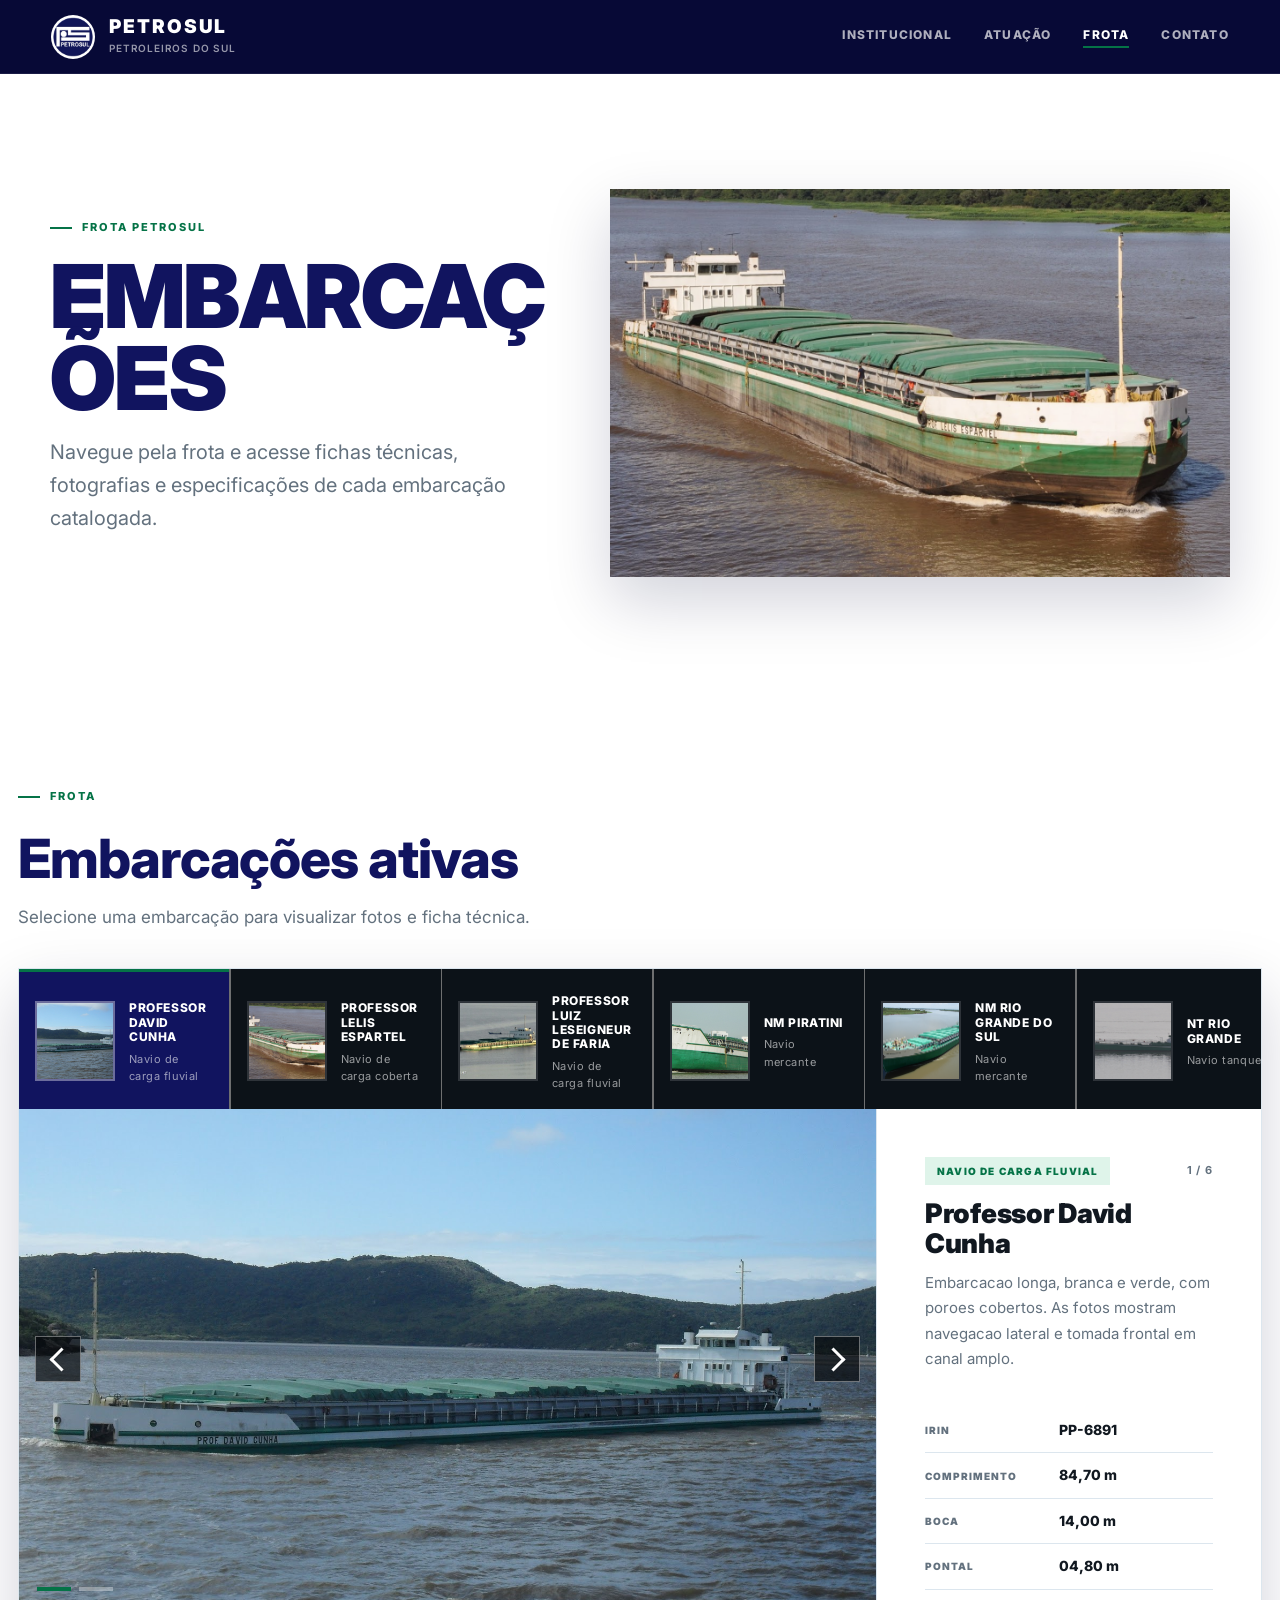
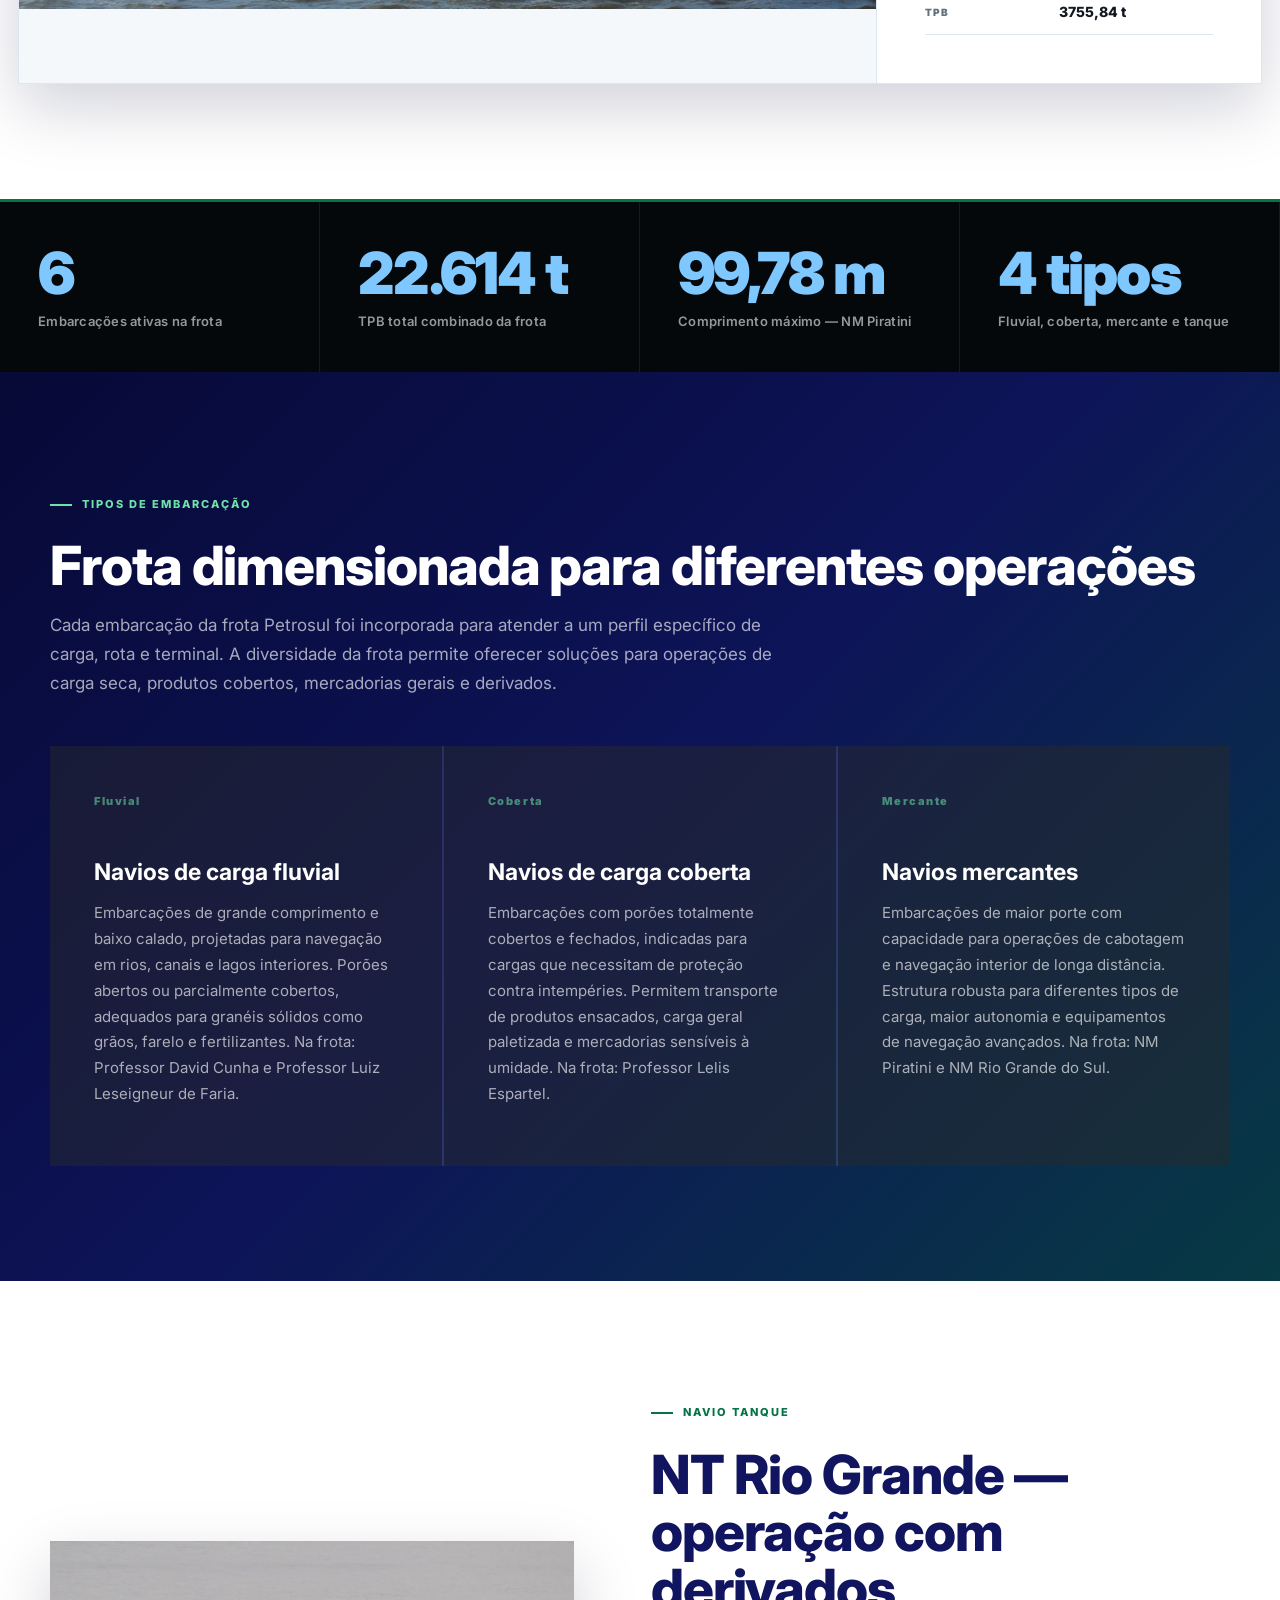
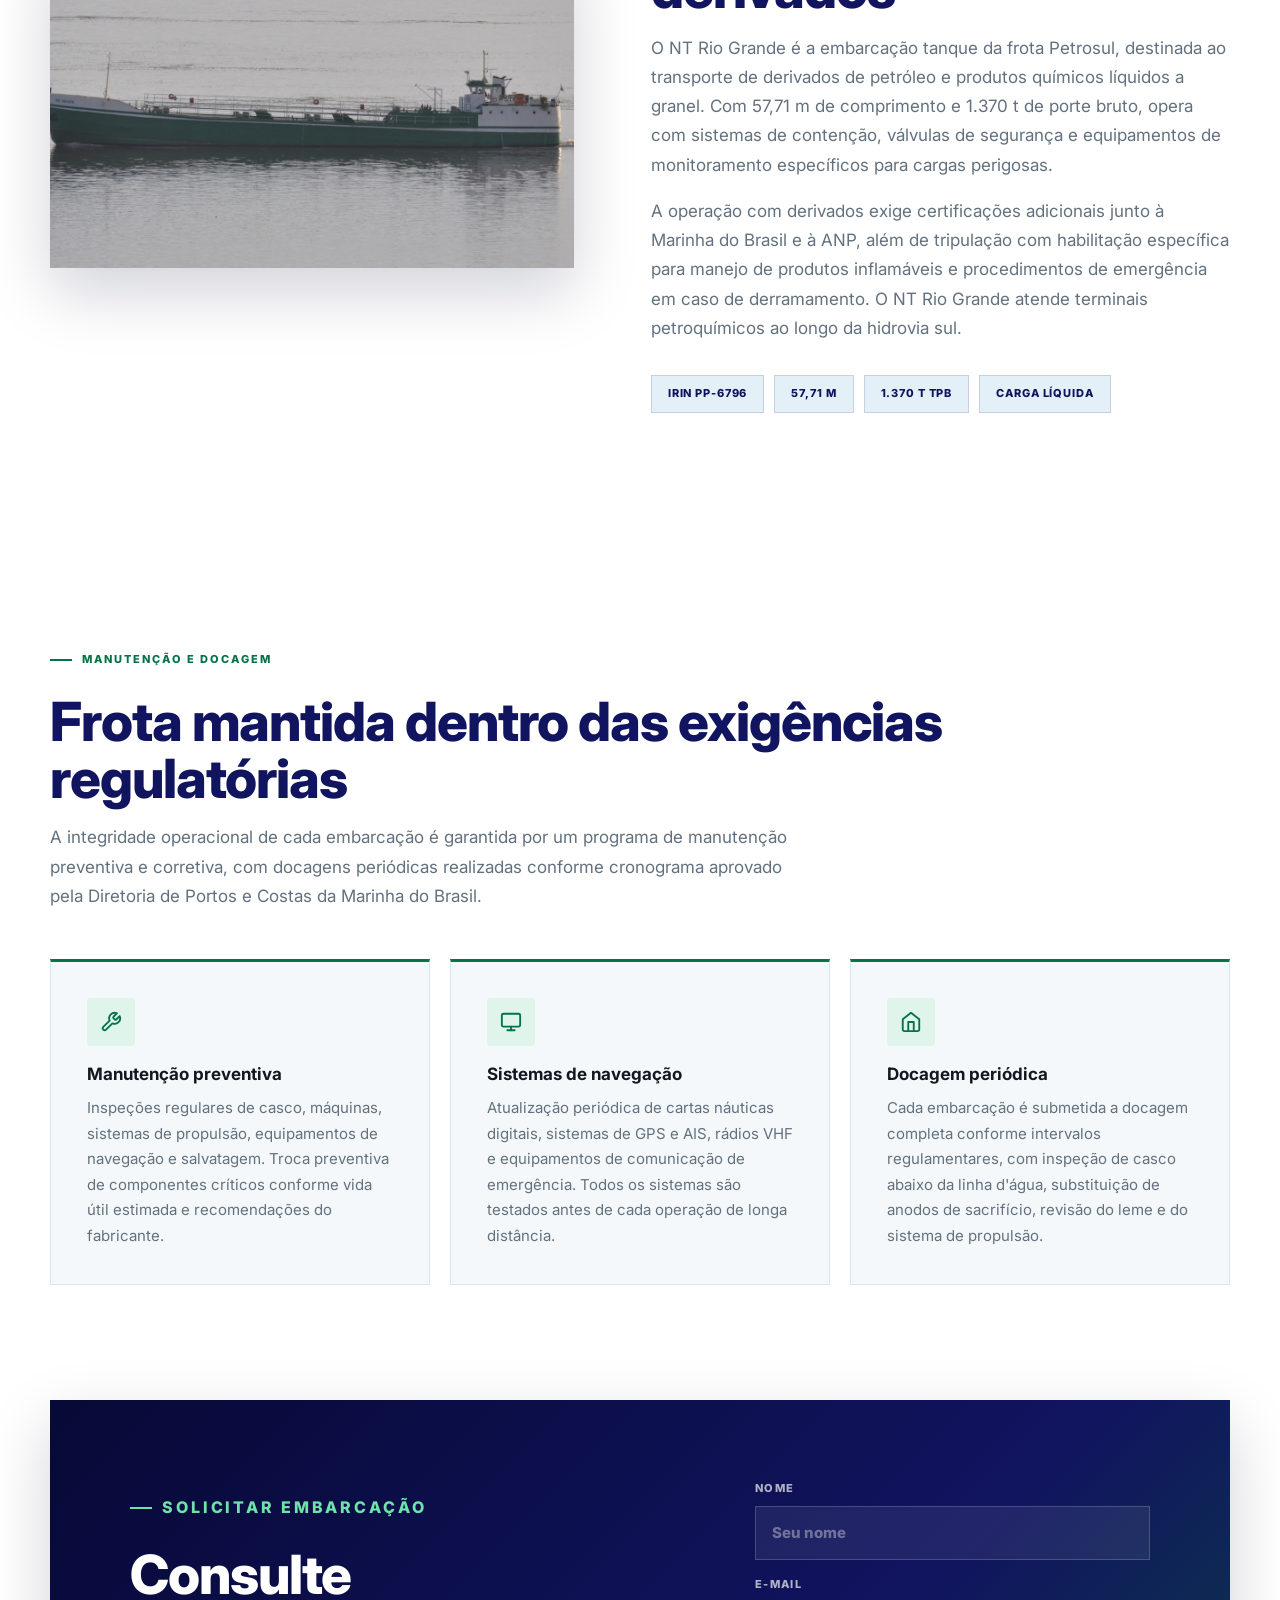
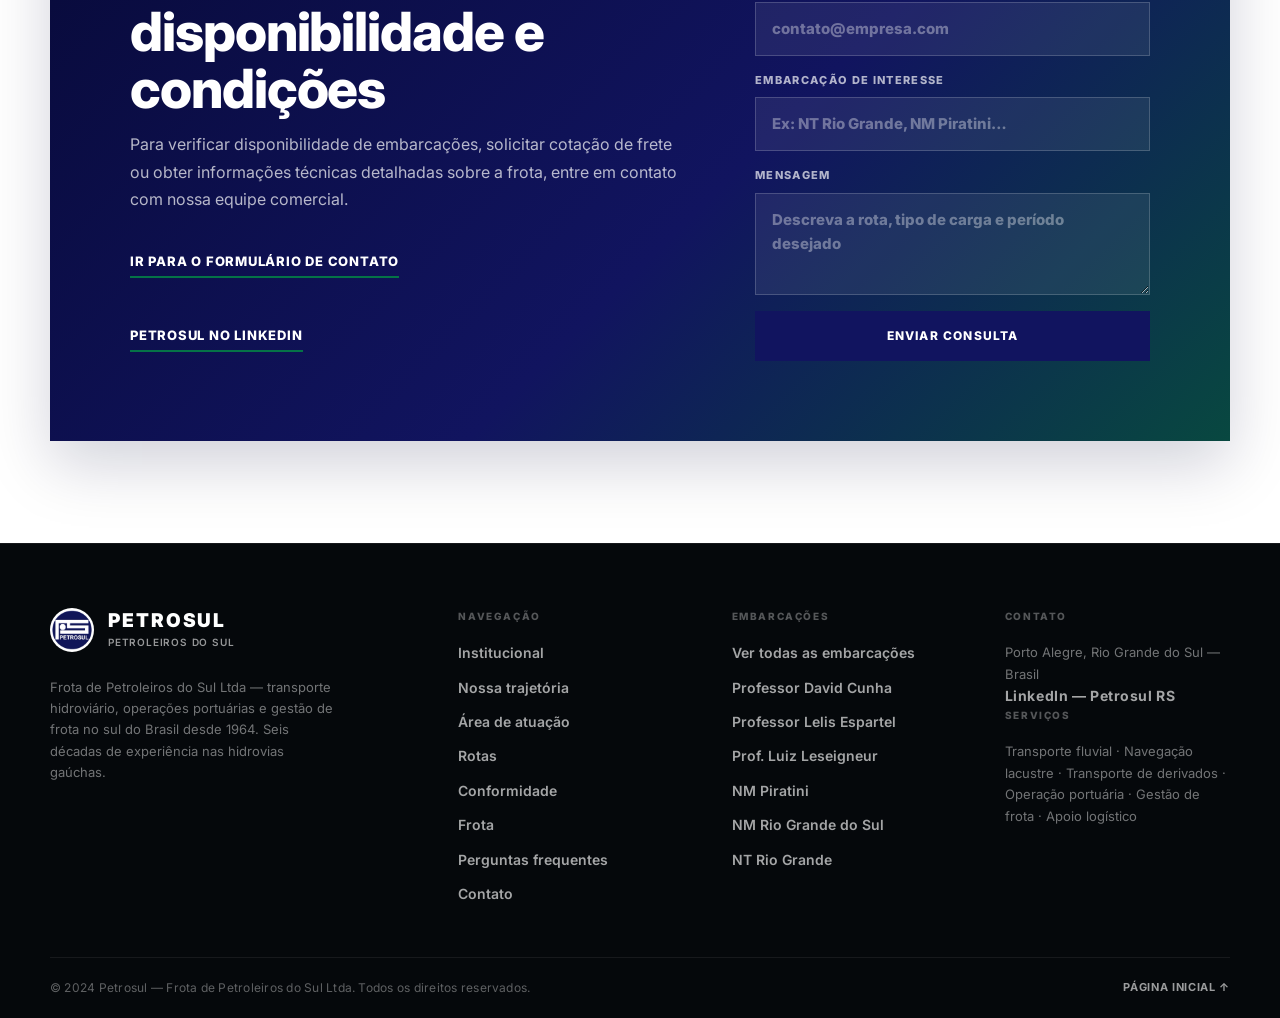
==== frota.html @ 25cc5634 "up" ====
<!doctype html>
<html lang="pt-BR">
  <head>
    <meta charset="utf-8" />
    <meta name="viewport" content="width=device-width, initial-scale=1" />
    <title>PETROSUL</title>
    <link rel="icon" href="imagens/logo.jpeg" />
    <meta
      name="description"
      content="Frota da Petrosul — navios, fichas técnicas e galeria de imagens das embarcações fluviais e mercantes."
    />
    <link rel="preconnect" href="https://fonts.googleapis.com" />
    <link rel="preconnect" href="https://fonts.gstatic.com" crossorigin />
    <link href="https://fonts.googleapis.com/css2?family=Inter:wght@400;600;700;800;900&display=swap" rel="stylesheet" />
    <link rel="stylesheet" href="css/style.css" />
  </head>
  <body>
    <header class="site-header solid" data-header>
      <a class="brand" href="index.html#inicio" aria-label="Petrosul - página inicial">
        <img class="brand-logo" src="imagens/logo.jpeg" alt="Petrosul" />
        <span>
          <strong>Petrosul</strong>
          <small>Petroleiros do Sul</small>
        </span>
      </a>

      <button class="menu-toggle" type="button" aria-label="Abrir menu" aria-expanded="false" data-menu-toggle>
        <span></span>
        <span></span>
        <span></span>
      </button>

      <nav class="main-nav" data-nav aria-label="Menu principal">
        <a href="index.html#institucional">Institucional</a>
        <a href="index.html#atuacao">Atuação</a>
        <a class="is-active" href="frota.html">Frota</a>
        <a href="index.html#contato">Contato</a>
      </nav>
    </header>

    <main>
      <section class="page-hero">
        <div>
          <p class="eyebrow">Frota Petrosul</p>
          <h1>Embarcações</h1>
          <p>
            Navegue pela frota e acesse fichas técnicas, fotografias e
            especificações de cada embarcação catalogada.
          </p>
        </div>
        <img src="imagens/navio6.jpeg" alt="Embarcação da frota Petrosul em navegação" />
      </section>

      <section class="section fleet-section" id="frota">
        <div class="section-heading compact">
          <p class="eyebrow">Frota</p>
          <h2>Embarcações ativas</h2>
          <p>Selecione uma embarcação para visualizar fotos e ficha técnica.</p>
        </div>

        <div class="fleet-shell">
          <div class="fleet-strip-wrap">
            <div class="fleet-strip" role="tablist" aria-label="Lista de embarcações" data-fleet-tabs></div>
          </div>

          <article class="fleet-detail" data-fleet-detail>
            <div class="fleet-media">
              <button class="media-nav prev" type="button" aria-label="Imagem anterior" data-prev-image></button>
              <img data-fleet-image src="imagens/navio3.jpeg" alt="" />
              <button class="media-nav next" type="button" aria-label="Próxima imagem" data-next-image></button>
              <div class="image-dots" aria-label="Fotos do navio" data-image-dots></div>
            </div>
            <div class="fleet-info">
              <div class="fleet-meta">
                <span class="fleet-tag" data-fleet-type>Navio mercante</span>
                <span class="fleet-counter" data-fleet-counter></span>
              </div>
              <h3 data-fleet-name>NM Rio Grande do Sul</h3>
              <p data-fleet-description></p>
              <dl class="fleet-specs" data-fleet-specs></dl>
            </div>
          </article>
        </div>
      </section>
      <section class="metrics" aria-label="Capacidade da frota">
        <div>
          <strong>6</strong>
          <span>Embarcações ativas na frota</span>
        </div>
        <div>
          <strong>22.614 t</strong>
          <span>TPB total combinado da frota</span>
        </div>
        <div>
          <strong>99,78 m</strong>
          <span>Comprimento máximo — NM Piratini</span>
        </div>
        <div>
          <strong>4 tipos</strong>
          <span>Fluvial, coberta, mercante e tanque</span>
        </div>
      </section>

      <section class="section dark-band">
        <div class="section-heading">
          <p class="eyebrow">Tipos de embarcação</p>
          <h2>Frota dimensionada para diferentes operações</h2>
          <p>Cada embarcação da frota Petrosul foi incorporada para atender a um perfil específico de carga, rota e terminal. A diversidade da frota permite oferecer soluções para operações de carga seca, produtos cobertos, mercadorias gerais e derivados.</p>
        </div>
        <div class="service-grid">
          <article>
            <span class="service-index">Fluvial</span>
            <h3>Navios de carga fluvial</h3>
            <p>Embarcações de grande comprimento e baixo calado, projetadas para navegação em rios, canais e lagos interiores. Porões abertos ou parcialmente cobertos, adequados para granéis sólidos como grãos, farelo e fertilizantes. Na frota: Professor David Cunha e Professor Luiz Leseigneur de Faria.</p>
          </article>
          <article>
            <span class="service-index">Coberta</span>
            <h3>Navios de carga coberta</h3>
            <p>Embarcações com porões totalmente cobertos e fechados, indicadas para cargas que necessitam de proteção contra intempéries. Permitem transporte de produtos ensacados, carga geral paletizada e mercadorias sensíveis à umidade. Na frota: Professor Lelis Espartel.</p>
          </article>
          <article>
            <span class="service-index">Mercante</span>
            <h3>Navios mercantes</h3>
            <p>Embarcações de maior porte com capacidade para operações de cabotagem e navegação interior de longa distância. Estrutura robusta para diferentes tipos de carga, maior autonomia e equipamentos de navegação avançados. Na frota: NM Piratini e NM Rio Grande do Sul.</p>
          </article>
        </div>
      </section>

      <section class="section split">
        <figure class="image-panel">
          <img src="imagens/navio9.jpeg" alt="NT Rio Grande — navio tanque da frota Petrosul" />
        </figure>
        <div class="section-copy">
          <p class="eyebrow">Navio tanque</p>
          <h2>NT Rio Grande — operação com derivados</h2>
          <p>
            O NT Rio Grande é a embarcação tanque da frota Petrosul, destinada ao transporte
            de derivados de petróleo e produtos químicos líquidos a granel. Com 57,71 m de
            comprimento e 1.370 t de porte bruto, opera com sistemas de contenção,
            válvulas de segurança e equipamentos de monitoramento específicos para
            cargas perigosas.
          </p>
          <p>
            A operação com derivados exige certificações adicionais junto à Marinha do Brasil
            e à ANP, além de tripulação com habilitação específica para manejo de
            produtos inflamáveis e procedimentos de emergência em caso de derramamento.
            O NT Rio Grande atende terminais petroquímicos ao longo da hidrovia sul.
          </p>
          <div class="pill-row">
            <span>IRIN PP-6796</span>
            <span>57,71 m</span>
            <span>1.370 t TPB</span>
            <span>Carga líquida</span>
          </div>
        </div>
      </section>

      <section class="section" id="manutencao">
        <div class="section-heading compact">
          <p class="eyebrow">Manutenção e docagem</p>
          <h2>Frota mantida dentro das exigências regulatórias</h2>
          <p>A integridade operacional de cada embarcação é garantida por um programa de manutenção preventiva e corretiva, com docagens periódicas realizadas conforme cronograma aprovado pela Diretoria de Portos e Costas da Marinha do Brasil.</p>
        </div>
        <div class="feature-grid">
          <div class="feature-card">
            <div class="feature-icon" aria-hidden="true">
              <svg viewBox="0 0 24 24" fill="none" stroke="currentColor" stroke-width="2" stroke-linecap="round" stroke-linejoin="round"><path d="M14.7 6.3a1 1 0 000 1.4l1.6 1.6a1 1 0 001.4 0l3.77-3.77a6 6 0 01-7.94 7.94l-6.91 6.91a2.12 2.12 0 01-3-3l6.91-6.91a6 6 0 017.94-7.94l-3.76 3.76z"/></svg>
            </div>
            <h4>Manutenção preventiva</h4>
            <p>Inspeções regulares de casco, máquinas, sistemas de propulsão, equipamentos de navegação e salvatagem. Troca preventiva de componentes críticos conforme vida útil estimada e recomendações do fabricante.</p>
          </div>
          <div class="feature-card">
            <div class="feature-icon" aria-hidden="true">
              <svg viewBox="0 0 24 24" fill="none" stroke="currentColor" stroke-width="2" stroke-linecap="round" stroke-linejoin="round"><rect x="2" y="3" width="20" height="14" rx="2"/><line x1="8" y1="21" x2="16" y2="21"/><line x1="12" y1="17" x2="12" y2="21"/></svg>
            </div>
            <h4>Sistemas de navegação</h4>
            <p>Atualização periódica de cartas náuticas digitais, sistemas de GPS e AIS, rádios VHF e equipamentos de comunicação de emergência. Todos os sistemas são testados antes de cada operação de longa distância.</p>
          </div>
          <div class="feature-card">
            <div class="feature-icon" aria-hidden="true">
              <svg viewBox="0 0 24 24" fill="none" stroke="currentColor" stroke-width="2" stroke-linecap="round" stroke-linejoin="round"><path d="M3 9l9-7 9 7v11a2 2 0 01-2 2H5a2 2 0 01-2-2z"/><polyline points="9 22 9 12 15 12 15 22"/></svg>
            </div>
            <h4>Docagem periódica</h4>
            <p>Cada embarcação é submetida a docagem completa conforme intervalos regulamentares, com inspeção de casco abaixo da linha d'água, substituição de anodos de sacrifício, revisão do leme e do sistema de propulsão.</p>
          </div>
        </div>
      </section>

      <section class="contact-section" id="contato-frota">
        <div>
          <p class="eyebrow">Solicitar embarcação</p>
          <h2>Consulte disponibilidade e condições</h2>
          <p>Para verificar disponibilidade de embarcações, solicitar cotação de frete ou obter informações técnicas detalhadas sobre a frota, entre em contato com nossa equipe comercial.</p>
          <a class="text-link" href="index.html#contato">Ir para o formulário de contato</a>
          <br /><br />
          <a class="text-link" href="https://br.linkedin.com/company/petrosul-rs" target="_blank" rel="noopener noreferrer">
            Petrosul no LinkedIn
          </a>
        </div>
        <form class="contact-form" aria-label="Formulário de contato rápido">
          <label>
            Nome
            <input type="text" name="nome" autocomplete="name" placeholder="Seu nome" />
          </label>
          <label>
            E-mail
            <input type="email" name="email" autocomplete="email" placeholder="contato@empresa.com" />
          </label>
          <label>
            Embarcação de interesse
            <input type="text" name="embarcacao" placeholder="Ex: NT Rio Grande, NM Piratini…" />
          </label>
          <label>
            Mensagem
            <textarea name="mensagem" rows="3" placeholder="Descreva a rota, tipo de carga e período desejado"></textarea>
          </label>
          <button class="btn btn-primary" type="submit">Enviar consulta</button>
        </form>
      </section>
    </main>

    <footer class="site-footer">
      <div class="footer-inner">
        <div class="footer-col footer-brand">
          <a class="brand footer-brand-link" href="index.html#inicio" aria-label="Petrosul">
            <img class="brand-logo" src="imagens/logo.jpeg" alt="Petrosul" />
            <span>
              <strong>Petrosul</strong>
              <small>Petroleiros do Sul</small>
            </span>
          </a>
          <p class="footer-desc">Frota de Petroleiros do Sul Ltda — transporte hidroviário, operações portuárias e gestão de frota no sul do Brasil desde 1964. Seis décadas de experiência nas hidrovias gaúchas.</p>
        </div>
        <div class="footer-col">
          <h4>Navegação</h4>
          <nav aria-label="Links do rodapé">
            <a href="index.html#institucional">Institucional</a>
            <a href="index.html#historia">Nossa trajetória</a>
            <a href="index.html#atuacao">Área de atuação</a>
            <a href="index.html#rotas">Rotas</a>
            <a href="index.html#conformidade">Conformidade</a>
            <a href="frota.html">Frota</a>
            <a href="index.html#faq">Perguntas frequentes</a>
            <a href="index.html#contato">Contato</a>
          </nav>
        </div>
        <div class="footer-col">
          <h4>Embarcações</h4>
          <nav aria-label="Links da frota">
            <a href="frota.html">Ver todas as embarcações</a>
            <a href="frota.html#frota">Professor David Cunha</a>
            <a href="frota.html#frota">Professor Lelis Espartel</a>
            <a href="frota.html#frota">Prof. Luiz Leseigneur</a>
            <a href="frota.html#frota">NM Piratini</a>
            <a href="frota.html#frota">NM Rio Grande do Sul</a>
            <a href="frota.html#frota">NT Rio Grande</a>
          </nav>
        </div>
        <div class="footer-col">
          <h4>Contato</h4>
          <p class="footer-desc">Porto Alegre, Rio Grande do Sul — Brasil</p>
          <a class="footer-social" href="https://br.linkedin.com/company/petrosul-rs" target="_blank" rel="noopener noreferrer">
            LinkedIn — Petrosul RS
          </a>
          <h4 class="footer-col-gap">Serviços</h4>
          <p class="footer-desc footer-services">
            Transporte fluvial &middot; Navegação lacustre &middot; Transporte de derivados &middot; Operação portuária &middot; Gestão de frota &middot; Apoio logístico
          </p>
        </div>
      </div>
      <div class="footer-bottom">
        <span>&copy; 2024 Petrosul &mdash; Frota de Petroleiros do Sul Ltda. Todos os direitos reservados.</span>
        <a href="index.html#inicio">Página inicial &uarr;</a>
      </div>
    </footer>

    <script src="js/main.js"></script>
  </body>
</html>
---- css/style.css ----
@import url('https://fonts.googleapis.com/css2?family=Inter:wght@400;600;700;800;900&display=swap');

:root {
  --black: #05080b;
  --ink: #111820;
  --white: #ffffff;
  --muted: #63717e;
  --line: #dce6ee;
  --green: #057347;
  --green-soft: #dff4ea;
  --blue: #11145f;
  --blue-deep: #070936;
  --blue-soft: #e4f0f8;
  --surface: #f5f8fa;
  --shadow: 0 24px 60px rgba(7, 9, 54, 0.18);
  --shadow-sm: 0 4px 16px rgba(7, 9, 54, 0.10);
}

* {
  box-sizing: border-box;
}

html {
  scroll-behavior: smooth;
  -webkit-font-smoothing: antialiased;
  -moz-osx-font-smoothing: grayscale;
}

body {
  margin: 0;
  color: var(--ink);
  background: var(--white);
  font-family: 'Inter', Arial, Helvetica, sans-serif;
  font-size: 16px;
  line-height: 1.6;
}

img {
  display: block;
  max-width: 100%;
}

a {
  color: inherit;
  text-decoration: none;
}

button,
input,
textarea {
  font: inherit;
}

/* ---- HEADER ---- */

.site-header {
  position: fixed;
  z-index: 50;
  top: 0;
  left: 0;
  right: 0;
  display: flex;
  align-items: center;
  justify-content: space-between;
  min-height: 74px;
  padding: 14px clamp(20px, 4vw, 60px);
  color: var(--white);
  background: rgba(7, 9, 54, 0.94);
  border-bottom: 1px solid rgba(255, 255, 255, 0.08);
  -webkit-backdrop-filter: blur(20px);
  backdrop-filter: blur(20px);
}

.site-header.solid {
  position: sticky;
  background: var(--blue-deep);
  box-shadow: 0 1px 0 rgba(255, 255, 255, 0.07);
}

.brand {
  display: inline-flex;
  align-items: center;
  gap: 14px;
  min-width: 0;
}

.brand-mark {
  display: grid;
  width: 42px;
  height: 42px;
  place-items: center;
  color: var(--white);
  background: linear-gradient(135deg, var(--blue), var(--green));
  border: 2px solid rgba(255, 255, 255, 0.9);
  font-size: 13px;
  font-weight: 800;
  letter-spacing: 0;
}

.brand-logo {
  width: 44px;
  height: 44px;
  object-fit: cover;
  border: 2px solid rgba(255, 255, 255, 0.88);
  border-radius: 50%;
  background: var(--white);
  flex-shrink: 0;
}

.brand strong,
.brand small {
  display: block;
}

.brand strong {
  font-size: 19px;
  font-weight: 900;
  line-height: 1;
  letter-spacing: 0.10em;
  text-transform: uppercase;
}

.brand small {
  margin-top: 4px;
  color: rgba(255, 255, 255, 0.58);
  font-size: 10px;
  font-weight: 600;
  letter-spacing: 0.08em;
  text-transform: uppercase;
}

.main-nav {
  display: flex;
  align-items: center;
  gap: clamp(18px, 2.5vw, 36px);
  font-size: 12px;
  font-weight: 800;
  letter-spacing: 0.10em;
  text-transform: uppercase;
}

.main-nav a {
  position: relative;
  color: rgba(255, 255, 255, 0.68);
  padding-bottom: 4px;
  transition: color 200ms ease;
}

.main-nav a::after {
  content: '';
  position: absolute;
  left: 0;
  bottom: 0;
  width: 0;
  height: 2px;
  background: var(--green);
  transition: width 250ms ease;
}

.main-nav a:hover,
.main-nav a:focus-visible {
  color: var(--white);
}

.main-nav a:hover::after,
.main-nav a:focus-visible::after,
.main-nav .is-active::after {
  width: 100%;
}

.main-nav .is-active {
  color: var(--white);
}

.menu-toggle {
  display: none;
  width: 42px;
  height: 42px;
  padding: 10px;
  border: 1px solid rgba(255, 255, 255, 0.22);
  background: transparent;
  cursor: pointer;
  transition: border-color 200ms ease;
}

.menu-toggle:hover {
  border-color: rgba(255, 255, 255, 0.5);
}

.menu-toggle span {
  display: block;
  width: 100%;
  height: 2px;
  margin: 5px 0;
  background: var(--white);
  transition: transform 250ms ease, opacity 250ms ease;
}

.menu-toggle[aria-expanded="true"] span:nth-child(1) {
  transform: translateY(7px) rotate(45deg);
}

.menu-toggle[aria-expanded="true"] span:nth-child(2) {
  opacity: 0;
}

.menu-toggle[aria-expanded="true"] span:nth-child(3) {
  transform: translateY(-7px) rotate(-45deg);
}

/* ---- HERO ---- */

.hero {
  position: relative;
  min-height: 100vh;
  color: var(--white);
  overflow: hidden;
}

.hero picture,
.hero img {
  position: absolute;
  inset: 0;
  width: 100%;
  height: 100%;
}

.hero img {
  object-fit: cover;
  object-position: 40% center;
}

.hero-overlay {
  position: absolute;
  inset: 0;
  background:
    linear-gradient(105deg, rgba(7, 9, 54, 0.94) 0%, rgba(7, 9, 54, 0.62) 50%, rgba(7, 9, 54, 0.20) 100%),
    linear-gradient(0deg, rgba(5, 8, 11, 0.65) 0%, transparent 45%);
}

.hero-content {
  position: relative;
  z-index: 1;
  display: flex;
  min-height: 100vh;
  width: min(1180px, calc(100% - 36px));
  margin: 0 auto;
  padding: 160px 0 88px;
  flex-direction: column;
  justify-content: center;
  align-items: flex-start;
}

/* ---- EYEBROW ---- */

.eyebrow {
  display: inline-flex;
  align-items: center;
  gap: 10px;
  margin: 0 0 18px;
  color: var(--green);
  font-size: 11px;
  font-weight: 800;
  letter-spacing: 0.18em;
  text-transform: uppercase;
}

.eyebrow::before {
  content: '';
  display: inline-block;
  width: 22px;
  height: 2px;
  background: currentColor;
  flex-shrink: 0;
}

.hero .eyebrow,
.dark-band .eyebrow,
.contact-section .eyebrow {
  color: #6ee2aa;
}

/* ---- TYPOGRAPHY ---- */

h1,
h2,
h3,
p {
  overflow-wrap: anywhere;
}

h1 {
  max-width: 780px;
  margin: 0;
  font-size: clamp(52px, 8vw, 112px);
  font-weight: 900;
  line-height: 0.94;
  letter-spacing: -0.02em;
  text-transform: uppercase;
}

h2 {
  margin: 0;
  color: var(--blue);
  font-size: clamp(30px, 4.5vw, 54px);
  font-weight: 800;
  line-height: 1.06;
  letter-spacing: -0.02em;
}

h3 {
  margin: 0;
  color: var(--ink);
  font-size: clamp(19px, 2vw, 26px);
  font-weight: 700;
  line-height: 1.2;
}

.hero-content > p:not(.eyebrow) {
  max-width: 600px;
  margin: 20px 0 0;
  color: rgba(255, 255, 255, 0.78);
  font-size: clamp(16px, 2vw, 20px);
  line-height: 1.65;
}

.hero-actions {
  display: flex;
  flex-wrap: wrap;
  gap: 12px;
  margin-top: 36px;
}

/* ---- BUTTONS ---- */

.btn {
  display: inline-flex;
  align-items: center;
  justify-content: center;
  min-height: 50px;
  padding: 14px 28px;
  border: 1.5px solid transparent;
  font-size: 12px;
  font-weight: 800;
  letter-spacing: 0.10em;
  text-transform: uppercase;
  transition: transform 160ms ease, background 200ms ease, color 200ms ease, border-color 200ms ease, box-shadow 200ms ease;
}

.btn:hover,
.btn:focus-visible {
  transform: translateY(-2px);
}

.btn-primary {
  color: var(--white);
  background: var(--blue);
  border-color: var(--blue);
}

.btn-primary:hover,
.btn-primary:focus-visible {
  background: var(--green);
  border-color: var(--green);
  box-shadow: 0 8px 24px rgba(5, 115, 71, 0.30);
}

.btn-secondary {
  color: var(--white);
  background: rgba(255, 255, 255, 0.06);
  border-color: rgba(255, 255, 255, 0.36);
}

.btn-secondary:hover,
.btn-secondary:focus-visible {
  background: rgba(255, 255, 255, 0.14);
  border-color: rgba(255, 255, 255, 0.70);
}

/* ---- STATS MOBILE ---- */

.stats-mobile {
  display: none;
}

/* ---- METRICS ---- */

.metrics {
  display: grid;
  grid-template-columns: repeat(4, 1fr);
  color: var(--white);
  background: var(--black);
  border-top: 3px solid var(--green);
}

.metrics div {
  position: relative;
  padding: clamp(24px, 4vw, 42px) clamp(20px, 3vw, 38px);
  border-right: 1px solid rgba(255, 255, 255, 0.08);
  overflow: hidden;
}

.metrics div::after {
  content: '';
  position: absolute;
  bottom: 0;
  left: 0;
  width: 0;
  height: 2px;
  background: var(--green);
  transition: width 500ms ease;
}

.metrics div:hover::after {
  width: 100%;
}

.metrics strong {
  display: block;
  color: #7ec7ff;
  font-size: clamp(32px, 5vw, 58px);
  font-weight: 900;
  line-height: 1;
  letter-spacing: -0.03em;
}

.metrics span {
  display: block;
  margin-top: 10px;
  color: rgba(255, 255, 255, 0.58);
  font-size: 13px;
  font-weight: 600;
  letter-spacing: 0.02em;
  line-height: 1.4;
}

/* ---- SECTIONS ---- */

.section {
  width: min(1180px, calc(100% - 36px));
  margin: 0 auto;
  padding: clamp(72px, 9vw, 124px) 0;
}

.split {
  display: grid;
  grid-template-columns: minmax(0, 0.95fr) minmax(320px, 1.05fr);
  gap: clamp(36px, 6vw, 80px);
  align-items: center;
}

.section-copy p:not(.eyebrow),
.section-heading p:not(.eyebrow) {
  max-width: 760px;
  margin-top: 16px;
  color: var(--muted);
  font-size: 17px;
  line-height: 1.72;
}

.section-copy h2,
.section-heading h2 {
  margin-top: 6px;
}

.pill-row {
  display: flex;
  flex-wrap: wrap;
  gap: 10px;
  margin-top: 32px;
}

.pill-row span {
  padding: 9px 16px;
  color: var(--blue);
  background: var(--blue-soft);
  border: 1px solid rgba(17, 20, 95, 0.14);
  font-size: 11px;
  font-weight: 800;
  letter-spacing: 0.08em;
  text-transform: uppercase;
  transition: background 200ms ease, color 200ms ease;
  cursor: default;
}

.pill-row span:hover {
  background: var(--blue);
  color: var(--white);
}

.image-panel {
  margin: 0;
  overflow: hidden;
  box-shadow: var(--shadow);
}

.image-panel img {
  width: 100%;
  aspect-ratio: 16 / 10;
  object-fit: cover;
  transition: transform 500ms ease;
}

.image-panel:hover img {
  transform: scale(1.04);
}

/* ---- DARK BAND (SERVICES) ---- */

.dark-band {
  width: 100%;
  max-width: none;
  padding-left: max(20px, calc((100vw - 1180px) / 2));
  padding-right: max(20px, calc((100vw - 1180px) / 2));
  color: var(--white);
  background: linear-gradient(135deg, var(--blue-deep) 0%, #0d1458 50%, #073a44 100%);
}

.dark-band h2,
.dark-band h3 {
  color: var(--white);
}

.dark-band .section-heading p:not(.eyebrow),
.dark-band article p {
  color: rgba(255, 255, 255, 0.64);
}

.service-grid {
  display: grid;
  grid-template-columns: repeat(3, 1fr);
  gap: 1.5px;
  margin-top: 48px;
  background: rgba(255, 255, 255, 0.12);
}

.service-grid article {
  min-height: 270px;
  padding: clamp(28px, 4vw, 44px);
  background: rgba(5, 8, 11, 0.44);
  border-top: 3px solid transparent;
  transition: background 250ms ease, border-color 250ms ease;
}

.service-grid article:hover {
  background: rgba(5, 8, 11, 0.65);
  border-top-color: var(--green);
}

.service-index {
  display: block;
  margin-bottom: 48px;
  color: rgba(110, 226, 170, 0.55);
  font-size: 11px;
  font-weight: 900;
  letter-spacing: 0.14em;
}

.service-grid h3 {
  font-size: clamp(18px, 2vw, 23px);
  font-weight: 700;
  line-height: 1.2;
}

.service-grid p {
  margin-top: 14px;
  font-size: 15px;
  line-height: 1.72;
}

/* ---- FLEET CALLOUT ---- */

.compact {
  margin-bottom: 36px;
}

.fleet-section {
  width: min(1280px, calc(100% - 36px));
}

.fleet-callout .btn {
  margin-top: 20px;
}

/* ---- PAGE HERO (frota.html) ---- */

.page-hero {
  display: grid;
  grid-template-columns: minmax(0, 0.72fr) minmax(360px, 0.9fr);
  gap: clamp(28px, 5vw, 72px);
  align-items: center;
  width: min(1180px, calc(100% - 36px));
  margin: 0 auto;
  padding: clamp(72px, 9vw, 120px) 0 clamp(48px, 7vw, 88px);
}

.page-hero h1 {
  color: var(--blue);
  font-size: clamp(48px, 7vw, 88px);
}

.page-hero p:not(.eyebrow) {
  max-width: 620px;
  margin-top: 16px;
  color: var(--muted);
  font-size: clamp(16px, 2vw, 20px);
  line-height: 1.65;
}

.page-hero img {
  width: 100%;
  aspect-ratio: 16 / 10;
  object-fit: cover;
  box-shadow: var(--shadow);
}

/* ---- FLEET SHELL ---- */

.fleet-shell {
  border: 1px solid var(--line);
  background: var(--surface);
  box-shadow: var(--shadow);
  overflow: hidden;
}

.fleet-strip {
  display: grid;
  grid-auto-columns: minmax(210px, 1fr);
  grid-auto-flow: column;
  gap: 1.5px;
  overflow-x: auto;
  background: rgba(0, 0, 0, 0.55);
  scrollbar-width: thin;
  scrollbar-color: var(--blue) var(--black);
}

.fleet-strip::-webkit-scrollbar {
  height: 3px;
}

.fleet-strip::-webkit-scrollbar-track {
  background: var(--black);
}

.fleet-strip::-webkit-scrollbar-thumb {
  background: var(--blue);
}

.fleet-tab {
  display: grid;
  min-height: 136px;
  grid-template-columns: 80px 1fr;
  gap: 14px;
  align-items: center;
  padding: 16px;
  color: var(--white);
  background: #0c1218;
  border: 0;
  border-top: 3px solid transparent;
  text-align: left;
  cursor: pointer;
  transition: background 200ms ease, border-color 200ms ease;
}

.fleet-tab:hover {
  background: #14202e;
}

.fleet-tab[aria-selected="true"] {
  background: var(--blue);
  border-top-color: var(--green);
}

.fleet-tab img {
  width: 80px;
  height: 80px;
  object-fit: cover;
  border: 2px solid rgba(255, 255, 255, 0.14);
  transition: border-color 200ms ease;
}

.fleet-tab:hover img,
.fleet-tab[aria-selected="true"] img {
  border-color: rgba(255, 255, 255, 0.38);
}

.fleet-tab strong {
  display: block;
  color: var(--white);
  font-size: 12px;
  font-weight: 800;
  line-height: 1.2;
  text-transform: uppercase;
  letter-spacing: 0.05em;
}

.fleet-tab span {
  display: block;
  margin-top: 6px;
  color: rgba(255, 255, 255, 0.58);
  font-size: 11px;
  letter-spacing: 0.04em;
}

.fleet-strip-wrap {
  position: relative;
}

.fleet-detail {
  display: grid;
  grid-template-columns: minmax(0, 1.38fr) minmax(320px, 0.62fr);
  gap: 0;
  min-height: 560px;
}

.fleet-media {
  position: relative;
  height: 500px;
  background: var(--black);
  overflow: hidden;
}

.fleet-media img {
  width: 100%;
  height: 100%;
  object-fit: cover;
  transition: transform 500ms ease;
}

.fleet-media:hover img {
  transform: scale(1.03);
}

.media-nav {
  position: absolute;
  z-index: 2;
  top: 50%;
  width: 46px;
  height: 46px;
  border: 1px solid rgba(255, 255, 255, 0.38);
  background: rgba(5, 8, 11, 0.68);
  transform: translateY(-50%);
  cursor: pointer;
  transition: background 200ms ease, border-color 200ms ease;
}

.media-nav:hover {
  background: rgba(5, 115, 71, 0.82);
  border-color: var(--green);
}

.media-nav::before {
  content: "";
  position: absolute;
  top: 14px;
  width: 14px;
  height: 14px;
  border-top: 3px solid var(--white);
  border-left: 3px solid var(--white);
}

.media-nav.prev {
  left: 16px;
}

.media-nav.next {
  right: 16px;
}

.media-nav.prev::before {
  left: 17px;
  transform: rotate(-45deg);
}

.media-nav.next::before {
  right: 17px;
  transform: rotate(135deg);
}

.image-dots {
  position: absolute;
  z-index: 2;
  left: 18px;
  bottom: 18px;
  display: flex;
  gap: 8px;
}

.image-dots button {
  width: 34px;
  height: 4px;
  padding: 0;
  border: 0;
  background: rgba(255, 255, 255, 0.34);
  cursor: pointer;
  transition: background 200ms ease;
}

.image-dots button:hover {
  background: rgba(255, 255, 255, 0.68);
}

.image-dots button[aria-current="true"] {
  background: var(--green);
}

.fleet-info {
  display: flex;
  padding: clamp(28px, 4vw, 48px);
  flex-direction: column;
  justify-content: center;
  background: var(--white);
  border-left: 1px solid var(--line);
}

.fleet-meta {
  display: flex;
  align-items: center;
  justify-content: space-between;
  margin-bottom: 14px;
}

.fleet-tag {
  width: fit-content;
  margin-bottom: 0;
  padding: 6px 12px;
  color: var(--green);
  background: var(--green-soft);
  font-size: 10px;
  font-weight: 900;
  letter-spacing: 0.12em;
  text-transform: uppercase;
}

.fleet-counter {
  font-size: 11px;
  font-weight: 700;
  color: var(--muted);
  letter-spacing: 0.08em;
  text-transform: uppercase;
}

.fleet-info h3 {
  font-size: clamp(19px, 2.5vw, 27px);
  font-weight: 900;
  line-height: 1.1;
  letter-spacing: -0.01em;
  color: var(--ink);
}

.fleet-info p {
  margin-top: 12px;
  color: var(--muted);
  font-size: 15px;
  line-height: 1.68;
}

.fleet-specs {
  display: grid;
  gap: 0;
  margin: 22px 0 0;
}

.fleet-specs div {
  display: grid;
  grid-template-columns: 122px 1fr;
  gap: 12px;
  padding: 11px 0;
  border-bottom: 1px solid var(--line);
}

.fleet-specs dt {
  color: var(--muted);
  font-size: 10px;
  font-weight: 900;
  letter-spacing: 0.10em;
  text-transform: uppercase;
  align-self: center;
}

.fleet-specs dd {
  margin: 0;
  color: var(--ink);
  font-weight: 800;
  font-size: 14px;
  align-self: center;
}

/* ---- GALLERY (unused but kept) ---- */

.gallery-section {
  width: min(1280px, calc(100% - 36px));
}

.asset-grid {
  display: grid;
  grid-template-columns: repeat(3, 1fr);
  gap: 18px;
}

.asset-card {
  overflow: hidden;
  background: var(--white);
  border: 1px solid var(--line);
}

.asset-card img {
  width: 100%;
  aspect-ratio: 4 / 3;
  object-fit: cover;
  background: var(--surface);
}

.asset-card figcaption {
  padding: 16px;
}

.asset-card strong {
  display: block;
  color: var(--blue);
  font-size: 14px;
  text-transform: uppercase;
  letter-spacing: 0.06em;
}

.asset-card span {
  display: inline-block;
  margin: 9px 0 8px;
  padding: 5px 8px;
  color: var(--green);
  background: var(--green-soft);
  font-size: 11px;
  font-weight: 900;
  text-transform: uppercase;
  letter-spacing: 0.08em;
}

.asset-card p {
  margin: 0;
  color: var(--muted);
  font-size: 14px;
}

/* ---- CONTACT ---- */

.contact-section {
  display: grid;
  grid-template-columns: minmax(0, 1fr) minmax(320px, 0.72fr);
  gap: clamp(32px, 6vw, 86px);
  align-items: start;
  width: min(1180px, calc(100% - 36px));
  margin: 0 auto clamp(72px, 8vw, 108px);
  padding: clamp(48px, 7vw, 80px);
  color: var(--white);
  background: linear-gradient(135deg, var(--blue-deep) 0%, var(--blue) 58%, #084840 100%);
  box-shadow: var(--shadow);
}

.contact-section h2 {
  color: var(--white);
  margin-top: 6px;
}

.contact-section p {
  margin-top: 14px;
  color: rgba(255, 255, 255, 0.70);
  font-size: 16px;
  line-height: 1.70;
}

.text-link {
  display: inline-flex;
  align-items: center;
  gap: 8px;
  width: fit-content;
  margin-top: 22px;
  color: var(--white);
  font-size: 13px;
  font-weight: 800;
  letter-spacing: 0.06em;
  text-transform: uppercase;
  border-bottom: 2px solid var(--green);
  padding-bottom: 4px;
  transition: color 200ms ease, border-color 200ms ease;
}

.text-link:hover {
  color: #6ee2aa;
  border-color: #6ee2aa;
}

.contact-form {
  display: grid;
  gap: 16px;
}

.contact-form label {
  display: grid;
  gap: 8px;
  color: rgba(255, 255, 255, 0.68);
  font-size: 11px;
  font-weight: 800;
  letter-spacing: 0.12em;
  text-transform: uppercase;
}

.contact-form input,
.contact-form textarea {
  width: 100%;
  border: 1px solid rgba(255, 255, 255, 0.18);
  padding: 14px 16px;
  color: var(--white);
  background: rgba(255, 255, 255, 0.07);
  outline: 0;
  font-size: 15px;
  transition: border-color 200ms ease, background 200ms ease;
}

.contact-form input:focus,
.contact-form textarea:focus {
  border-color: var(--green);
  background: rgba(255, 255, 255, 0.11);
}

.contact-form input::placeholder,
.contact-form textarea::placeholder {
  color: rgba(255, 255, 255, 0.36);
}

/* ---- FOOTER ---- */

.site-footer {
  background: var(--black);
  border-top: 1px solid rgba(255, 255, 255, 0.07);
  font-size: 14px;
}

.footer-inner {
  display: grid;
  grid-template-columns: 1.6fr 1fr 1fr 1fr;
  gap: clamp(24px, 4vw, 48px);
  width: min(1180px, calc(100% - 36px));
  margin: 0 auto;
  padding: clamp(48px, 6vw, 64px) 0 clamp(40px, 5vw, 52px);
}

.footer-brand .brand {
  color: var(--white);
}

.footer-desc {
  margin: 18px 0 0;
  max-width: 290px;
  color: rgba(255, 255, 255, 0.44);
  font-size: 13px;
  line-height: 1.65;
}

.footer-col h4 {
  margin: 0 0 18px;
  color: rgba(255, 255, 255, 0.32);
  font-size: 10px;
  font-weight: 800;
  letter-spacing: 0.16em;
  text-transform: uppercase;
}

.footer-col nav {
  display: flex;
  flex-direction: column;
  gap: 12px;
}

.footer-col nav a {
  color: rgba(255, 255, 255, 0.64);
  font-size: 14px;
  font-weight: 600;
  transition: color 200ms ease;
}

.footer-col nav a:hover {
  color: var(--white);
}

.footer-social {
  display: inline-flex;
  align-items: center;
  color: rgba(255, 255, 255, 0.64);
  font-size: 14px;
  font-weight: 700;
  letter-spacing: 0.04em;
  transition: color 200ms ease;
}

.footer-social:hover {
  color: var(--white);
}

.footer-bottom {
  display: flex;
  justify-content: space-between;
  align-items: center;
  gap: 16px;
  width: min(1180px, calc(100% - 36px));
  margin: 0 auto;
  padding: 20px 0;
  border-top: 1px solid rgba(255, 255, 255, 0.07);
  color: rgba(255, 255, 255, 0.36);
  font-size: 12px;
  letter-spacing: 0.02em;
}

.footer-col-gap {
  margin-top: 24px;
}

.footer-services {
  margin-top: 8px;
  font-size: 13px;
  line-height: 1.65;
}

.footer-bottom a {
  color: rgba(255, 255, 255, 0.60);
  font-weight: 700;
  letter-spacing: 0.06em;
  text-transform: uppercase;
  font-size: 11px;
  transition: color 200ms ease;
}

.footer-bottom a:hover {
  color: var(--white);
}

/* ---- TIMELINE ---- */

.timeline {
  display: flex;
  flex-direction: column;
  margin-top: 56px;
  border-left: 2px solid var(--line);
  padding-left: 0;
}

.timeline-item {
  position: relative;
  display: grid;
  grid-template-columns: 90px 1fr;
  gap: 32px;
  padding: 0 0 44px 36px;
  align-items: flex-start;
}

.timeline-item:last-child {
  padding-bottom: 0;
}

.timeline-item::before {
  content: '';
  position: absolute;
  left: -7px;
  top: 5px;
  width: 12px;
  height: 12px;
  background: var(--green);
  border: 2px solid var(--white);
  border-radius: 50%;
}

.timeline-year {
  padding-top: 2px;
  font-size: 11px;
  font-weight: 900;
  letter-spacing: 0.10em;
  color: var(--green);
  text-transform: uppercase;
  line-height: 1.4;
}

.timeline-item h4 {
  margin: 0 0 8px;
  font-size: 18px;
  font-weight: 700;
  color: var(--ink);
  line-height: 1.2;
}

.timeline-item p {
  margin: 0;
  font-size: 15px;
  color: var(--muted);
  line-height: 1.70;
}

/* ---- FEATURE GRID ---- */

.feature-grid {
  display: grid;
  grid-template-columns: repeat(3, 1fr);
  gap: 20px;
  margin-top: 48px;
}

.feature-card {
  padding: clamp(24px, 3vw, 36px);
  background: var(--surface);
  border: 1px solid var(--line);
  border-top: 3px solid var(--green);
  transition: box-shadow 200ms ease, transform 200ms ease;
}

.feature-card:hover {
  box-shadow: var(--shadow-sm);
  transform: translateY(-3px);
}

.feature-icon {
  display: grid;
  width: 48px;
  height: 48px;
  place-items: center;
  background: var(--green-soft);
  color: var(--green);
  border-radius: 4px;
  margin-bottom: 18px;
}

.feature-icon svg {
  width: 22px;
  height: 22px;
}

.feature-card h4 {
  margin: 0 0 10px;
  font-size: 17px;
  font-weight: 700;
  color: var(--ink);
  line-height: 1.25;
}

.feature-card p {
  margin: 0;
  font-size: 15px;
  color: var(--muted);
  line-height: 1.70;
}

/* ---- FAQ ---- */

.faq-list {
  display: flex;
  flex-direction: column;
  margin-top: 48px;
  border-top: 1px solid var(--line);
}

.faq-item {
  border-bottom: 1px solid var(--line);
}

.faq-item summary {
  display: flex;
  justify-content: space-between;
  align-items: center;
  gap: 24px;
  padding: 22px 0;
  font-size: 17px;
  font-weight: 700;
  color: var(--ink);
  cursor: pointer;
  list-style: none;
  -webkit-user-select: none;
  user-select: none;
}

.faq-item summary::-webkit-details-marker {
  display: none;
}

.faq-item summary::after {
  content: '+';
  font-size: 28px;
  font-weight: 300;
  color: var(--green);
  flex-shrink: 0;
  line-height: 1;
  transition: transform 220ms ease;
}

.faq-item[open] > summary::after {
  transform: rotate(45deg);
}

.faq-body {
  padding: 0 0 24px;
  font-size: 16px;
  color: var(--muted);
  line-height: 1.75;
  max-width: 840px;
}

.faq-body p {
  margin: 0 0 12px;
}

.faq-body p:last-child {
  margin-bottom: 0;
}

/* ---- CERT GRID ---- */

.cert-grid {
  display: grid;
  grid-template-columns: repeat(4, 1fr);
  gap: 1.5px;
  margin-top: 48px;
  background: rgba(255, 255, 255, 0.12);
}

.cert-grid article {
  padding: clamp(24px, 3vw, 36px);
  background: rgba(5, 8, 11, 0.44);
  border-top: 3px solid transparent;
  transition: background 250ms ease, border-color 250ms ease;
}

.cert-grid article:hover {
  background: rgba(5, 8, 11, 0.65);
  border-top-color: var(--green);
}

.cert-grid h4 {
  color: var(--white);
  font-size: 16px;
  font-weight: 700;
  margin: 0 0 10px;
}

.cert-grid p {
  margin: 0;
  color: rgba(255, 255, 255, 0.60);
  font-size: 14px;
  line-height: 1.65;
}

.cert-badge {
  display: inline-block;
  margin-bottom: 16px;
  padding: 5px 10px;
  background: rgba(110, 226, 170, 0.14);
  color: #6ee2aa;
  font-size: 10px;
  font-weight: 900;
  letter-spacing: 0.12em;
  text-transform: uppercase;
}

/* ---- RESPONSIVE ---- */

@media (max-width: 980px) {
  .main-nav {
    position: absolute;
    top: 74px;
    left: 0;
    right: 0;
    display: none;
    padding: 12px 20px 20px;
    flex-direction: column;
    align-items: stretch;
    gap: 0;
    background: rgba(5, 8, 11, 0.97);
    border-bottom: 1px solid rgba(255, 255, 255, 0.08);
    -webkit-backdrop-filter: blur(20px);
    backdrop-filter: blur(20px);
  }

  .main-nav.is-open {
    display: flex;
  }

  .main-nav a {
    padding: 16px 0;
    border-bottom: 1px solid rgba(255, 255, 255, 0.08);
  }

  .main-nav a::after {
    display: none;
  }

  .menu-toggle {
    display: block;
  }

  .metrics,
  .service-grid,
  .asset-grid {
    grid-template-columns: repeat(2, 1fr);
  }

  .split,
  .fleet-detail,
  .contact-section,
  .page-hero {
    grid-template-columns: 1fr;
  }

  .fleet-info {
    min-height: 0;
    border-left: 0;
    border-top: 1px solid var(--line);
  }

  .footer-inner {
    grid-template-columns: 1fr 1fr;
  }

  .footer-brand {
    grid-column: 1 / -1;
  }

  .feature-grid {
    grid-template-columns: repeat(2, 1fr);
  }

  .cert-grid {
    grid-template-columns: repeat(2, 1fr);
  }

  .timeline-item {
    grid-template-columns: 72px 1fr;
    gap: 20px;
  }
}

@media (max-width: 640px) {
  .site-header {
    min-height: 66px;
    padding: 10px 16px;
  }

  .brand-mark {
    width: 38px;
    height: 38px;
  }

  .brand-logo {
    width: 38px;
    height: 38px;
  }

  .brand strong {
    font-size: 16px;
  }

  .brand small {
    display: none;
  }

  .main-nav {
    top: 66px;
  }

  .hero,
  .hero-content {
    min-height: 100vh;
  }

  .hero img {
    object-position: center 35%;
  }

  .hero-overlay {
    background: linear-gradient(
      to top,
      rgba(7, 9, 54, 0.92) 0%,
      rgba(7, 9, 54, 0.60) 35%,
      rgba(7, 9, 54, 0.08) 100%
    );
  }

  .hero-content {
    justify-content: flex-start;
    padding-top: 90px;
    padding-bottom: 36px;
  }

  .btn-desktop-only {
    display: none;
  }

  .metrics {
    display: none;
  }

  .stats-mobile {
    display: grid;
    grid-template-columns: repeat(3, 1fr);
    background: var(--black);
    border-top: 3px solid var(--green);
  }

  .stats-mobile div {
    display: flex;
    flex-direction: column;
    align-items: center;
    text-align: center;
    gap: 4px;
    padding: 18px 10px;
    border-right: 1px solid rgba(255, 255, 255, 0.08);
    color: var(--white);
  }

  .stats-mobile div:last-child {
    border-right: 0;
  }

  .stats-mobile svg {
    width: 28px;
    height: 28px;
    color: var(--green);
    margin-bottom: 4px;
    flex-shrink: 0;
  }

  .stats-mobile strong {
    display: block;
    font-size: 13px;
    font-weight: 900;
    line-height: 1.1;
    color: var(--white);
  }

  .stats-mobile span {
    display: block;
    font-size: 10px;
    font-weight: 600;
    color: rgba(255, 255, 255, 0.55);
    letter-spacing: 0.02em;
    line-height: 1.3;
  }

  .hero-actions,
  .btn {
    width: 100%;
  }

  .section {
    padding-top: 56px;
    padding-bottom: 56px;
  }

  .metrics,
  .service-grid,
  .asset-grid {
    grid-template-columns: 1fr;
  }

  .metrics div {
    border-right: 0;
    border-bottom: 1px solid rgba(255, 255, 255, 0.08);
  }

  .page-hero {
    grid-template-columns: 1fr;
    padding-top: 100px;
    padding-bottom: 32px;
    gap: 0;
  }

  .page-hero img {
    display: none;
  }

  /* ---- FLEET MOBILE REDESIGN ---- */

  .section-heading.compact {
    display: none;
  }

  .fleet-shell {
    border: 0;
    box-shadow: none;
    background: transparent;
  }

  .fleet-strip-wrap {
    position: relative;
  }

  .fleet-strip-wrap::after {
    content: '';
    position: absolute;
    top: 0;
    right: 0;
    bottom: 12px;
    width: 60px;
    background: linear-gradient(to right, transparent, #ffffff);
    pointer-events: none;
    z-index: 1;
  }

  .fleet-strip {
    gap: 8px;
    padding: 0 0 12px;
    background: transparent;
    scrollbar-width: none;
    overflow-x: auto;
    display: flex;
    flex-wrap: nowrap;
    scroll-snap-type: x mandatory;
  }

  .fleet-strip::-webkit-scrollbar {
    display: none;
  }

  .fleet-tab {
    display: flex;
    flex-direction: column;
    align-items: stretch;
    justify-content: flex-start;
    min-height: 0;
    min-width: 0;
    width: 112px;
    flex-shrink: 0;
    padding: 0;
    border-top: 0;
    border-radius: 10px;
    overflow: hidden;
    background: transparent;
    border: 2px solid rgba(17, 20, 95, 0.15);
    gap: 0;
    white-space: normal;
    scroll-snap-align: start;
  }

  .fleet-tab img {
    display: block;
    width: 100%;
    height: 70px;
    object-fit: cover;
    border-radius: 0;
    border: none;
  }

  .fleet-tab > span {
    padding: 8px 9px 10px;
    display: flex;
    flex-direction: column;
    gap: 3px;
    background: var(--surface);
  }

  .fleet-tab strong {
    font-size: 10px;
    letter-spacing: 0.03em;
    line-height: 1.3;
    text-transform: uppercase;
    color: var(--ink);
    white-space: normal;
    display: block;
  }

  .fleet-tab > span > span {
    font-size: 9px;
    color: var(--muted);
    letter-spacing: 0;
    margin-top: 0;
    display: block;
  }

  .fleet-tab[aria-selected="true"] {
    border-color: var(--blue);
    box-shadow: 0 3px 14px rgba(17, 20, 95, 0.28);
    background: transparent;
  }

  .fleet-tab[aria-selected="true"] > span {
    background: var(--blue);
  }

  .fleet-tab[aria-selected="true"] strong {
    color: var(--white);
  }

  .fleet-tab[aria-selected="true"] > span > span {
    color: rgba(255, 255, 255, 0.70);
  }

  .fleet-detail {
    min-height: 0;
    border: 1px solid var(--line);
    box-shadow: var(--shadow-sm);
  }

  .fleet-media {
    height: 260px;
  }

  .fleet-info {
    padding: 20px 18px 24px;
  }

  .fleet-specs div {
    grid-template-columns: 100px 1fr;
    gap: 8px;
  }

  .contact-section {
    width: 100%;
    margin-bottom: 0;
    padding-left: 18px;
    padding-right: 18px;
  }

  .footer-inner {
    grid-template-columns: 1fr;
    padding-left: 20px;
    padding-right: 20px;
  }

  .footer-bottom {
    flex-direction: column;
    text-align: center;
    padding-left: 20px;
    padding-right: 20px;
    gap: 10px;
  }

  .feature-grid {
    grid-template-columns: 1fr;
  }

  .cert-grid {
    grid-template-columns: 1fr;
  }

  .timeline-item {
    grid-template-columns: 1fr;
    gap: 6px;
    padding-bottom: 36px;
  }

  .timeline-year {
    font-size: 12px;
  }

  .faq-item summary {
    font-size: 15px;
    padding: 18px 0;
  }
}
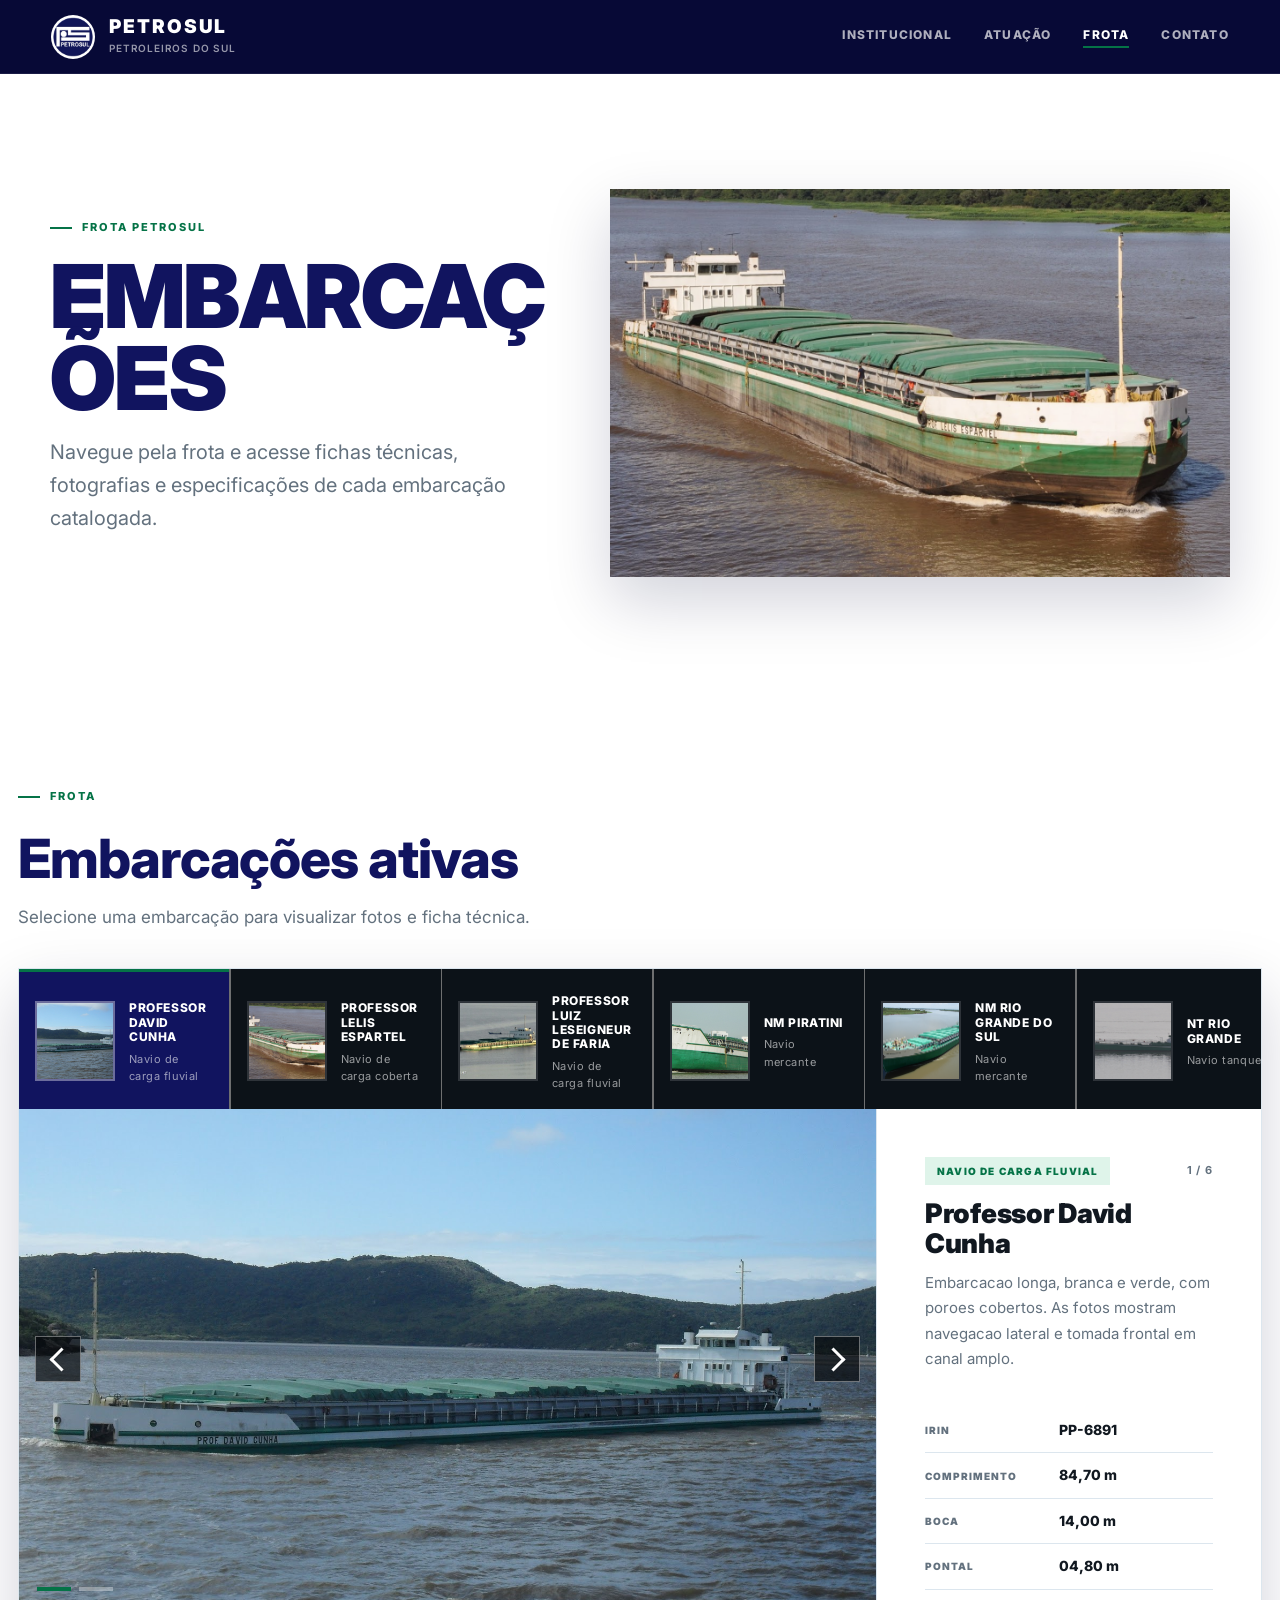
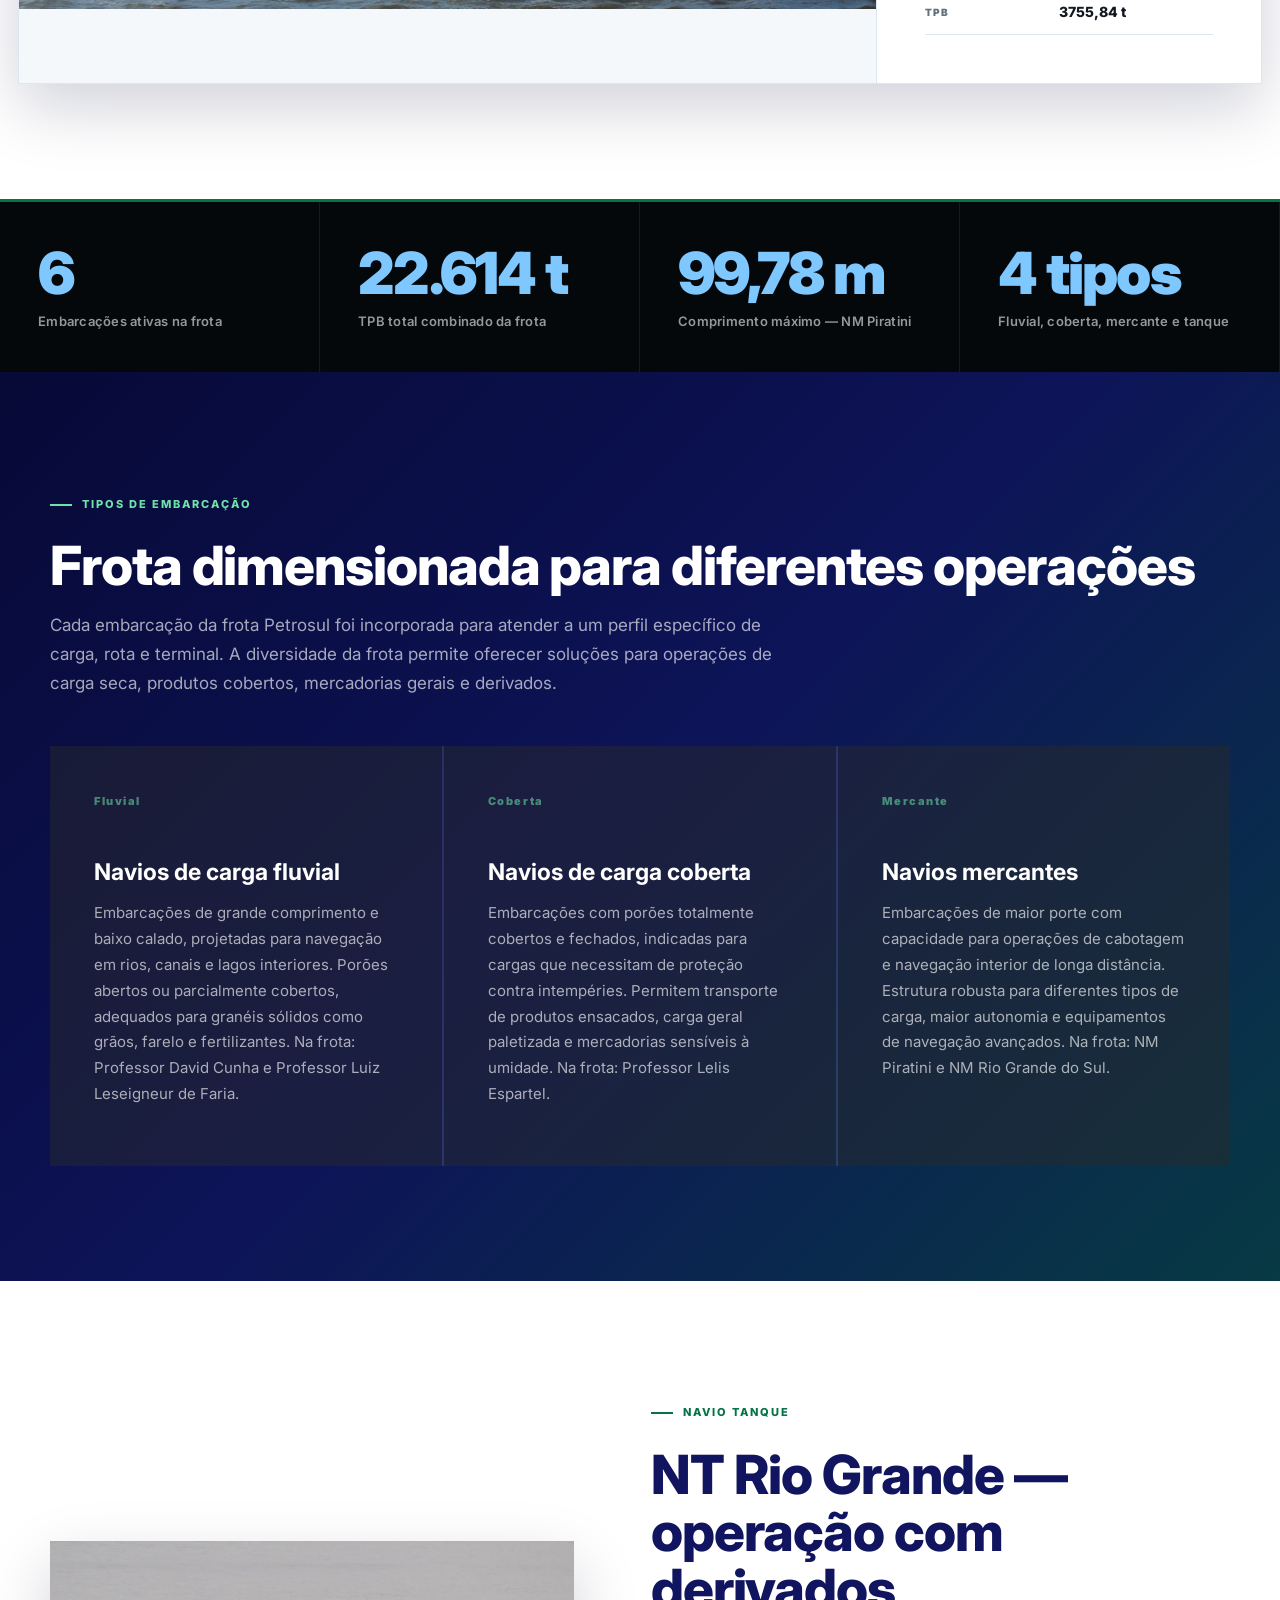
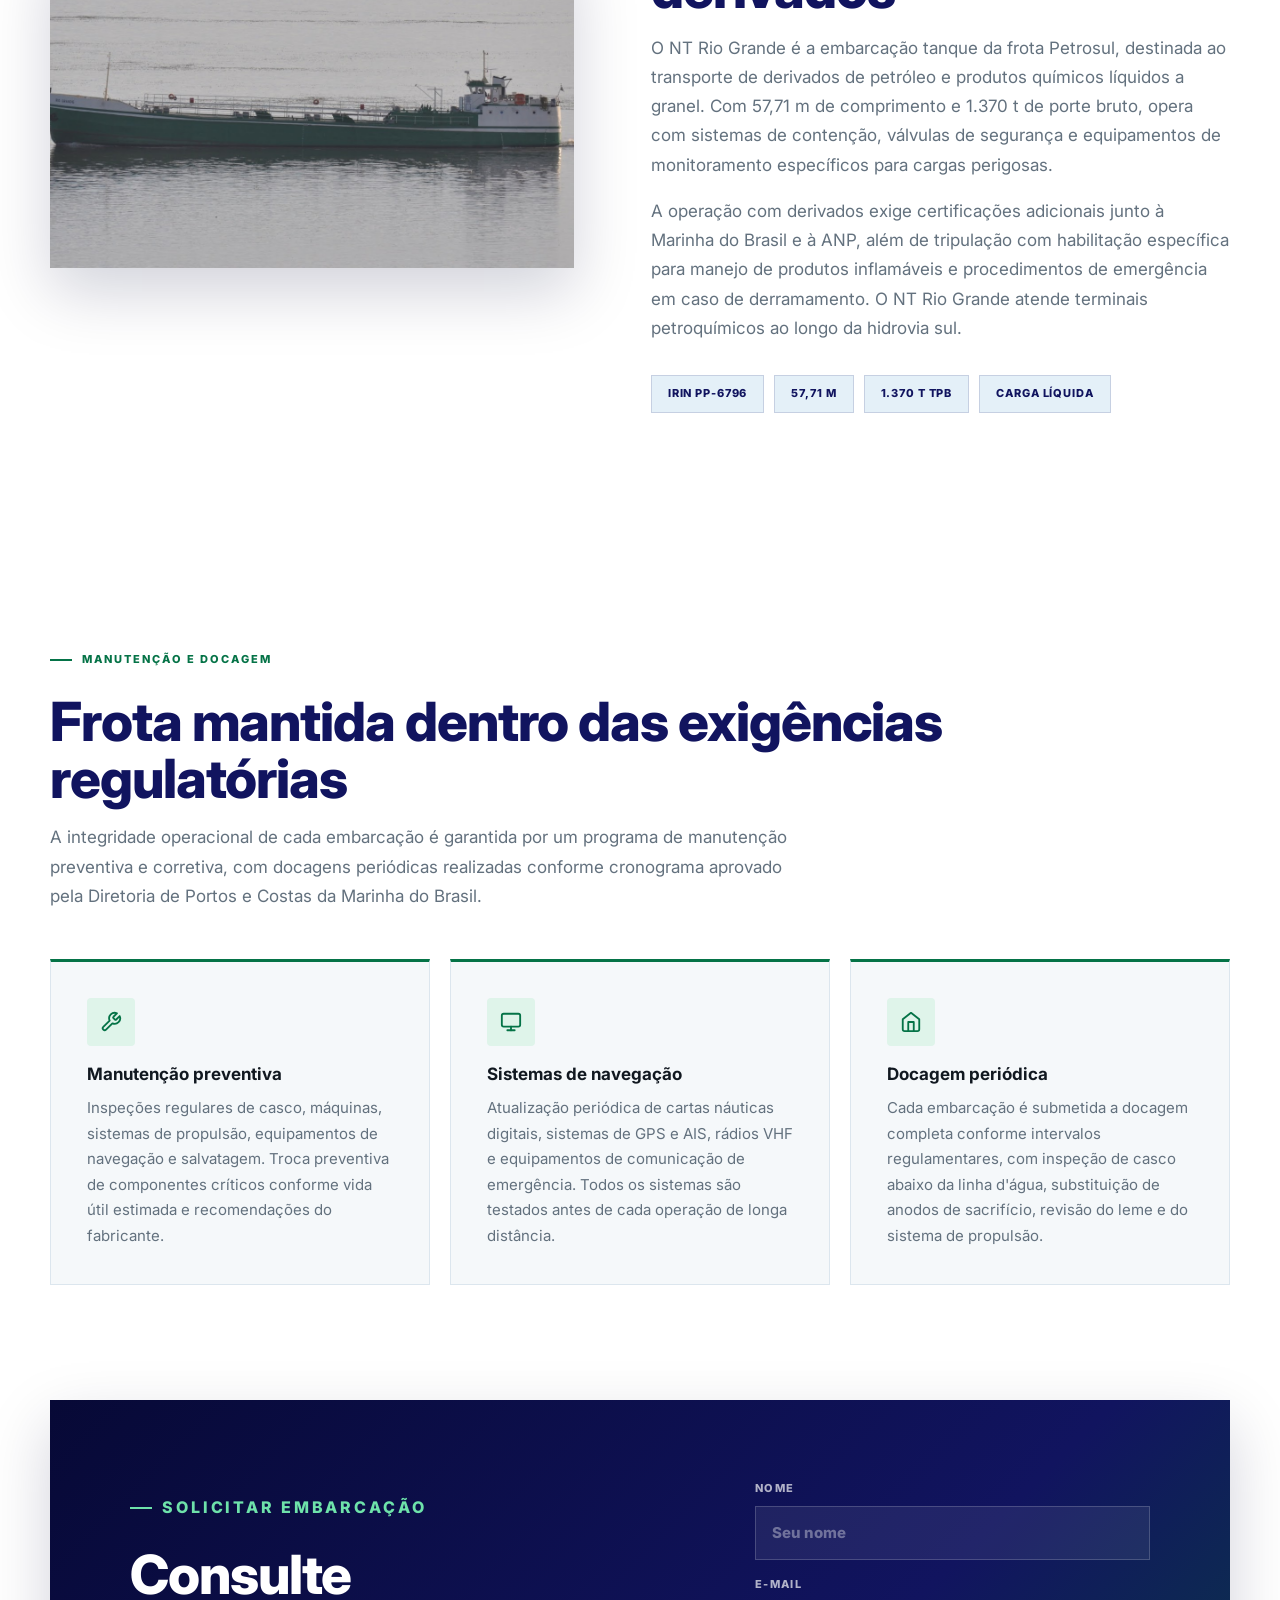
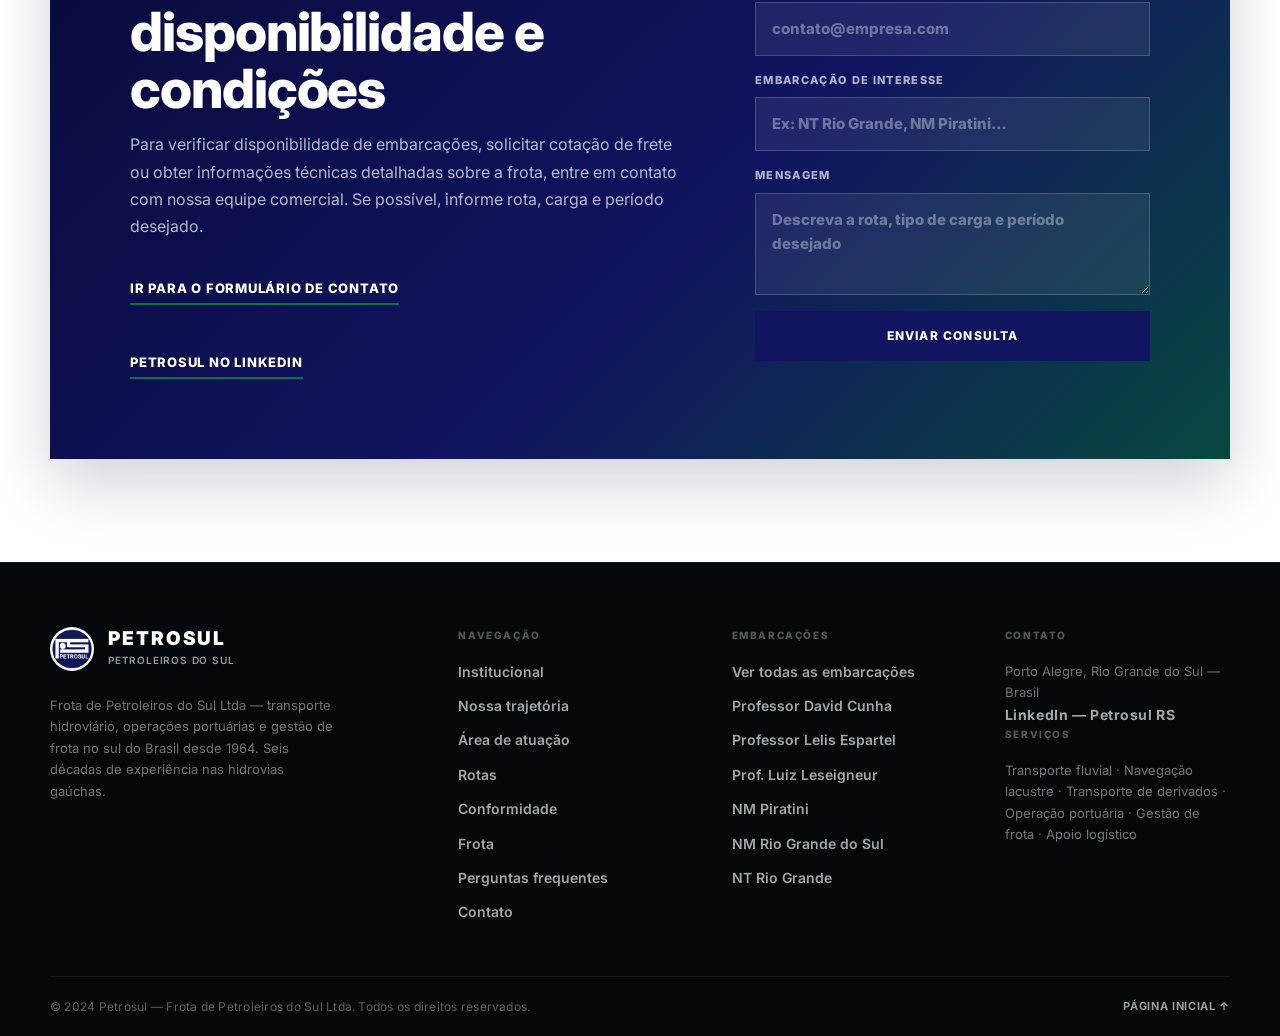
==== commit b40d57b6: "up" ====
--- a/frota.html
+++ b/frota.html
@@ -190,7 +190,7 @@
         <div>
           <p class="eyebrow">Solicitar embarcação</p>
           <h2>Consulte disponibilidade e condições</h2>
-          <p>Para verificar disponibilidade de embarcações, solicitar cotação de frete ou obter informações técnicas detalhadas sobre a frota, entre em contato com nossa equipe comercial.</p>
+          <p>Para verificar disponibilidade de embarcações, solicitar cotação de frete ou obter informações técnicas detalhadas sobre a frota, entre em contato com nossa equipe comercial. Se possível, informe rota, carga e período desejado.</p>
           <a class="text-link" href="index.html#contato">Ir para o formulário de contato</a>
           <br /><br />
           <a class="text-link" href="https://br.linkedin.com/company/petrosul-rs" target="_blank" rel="noopener noreferrer">
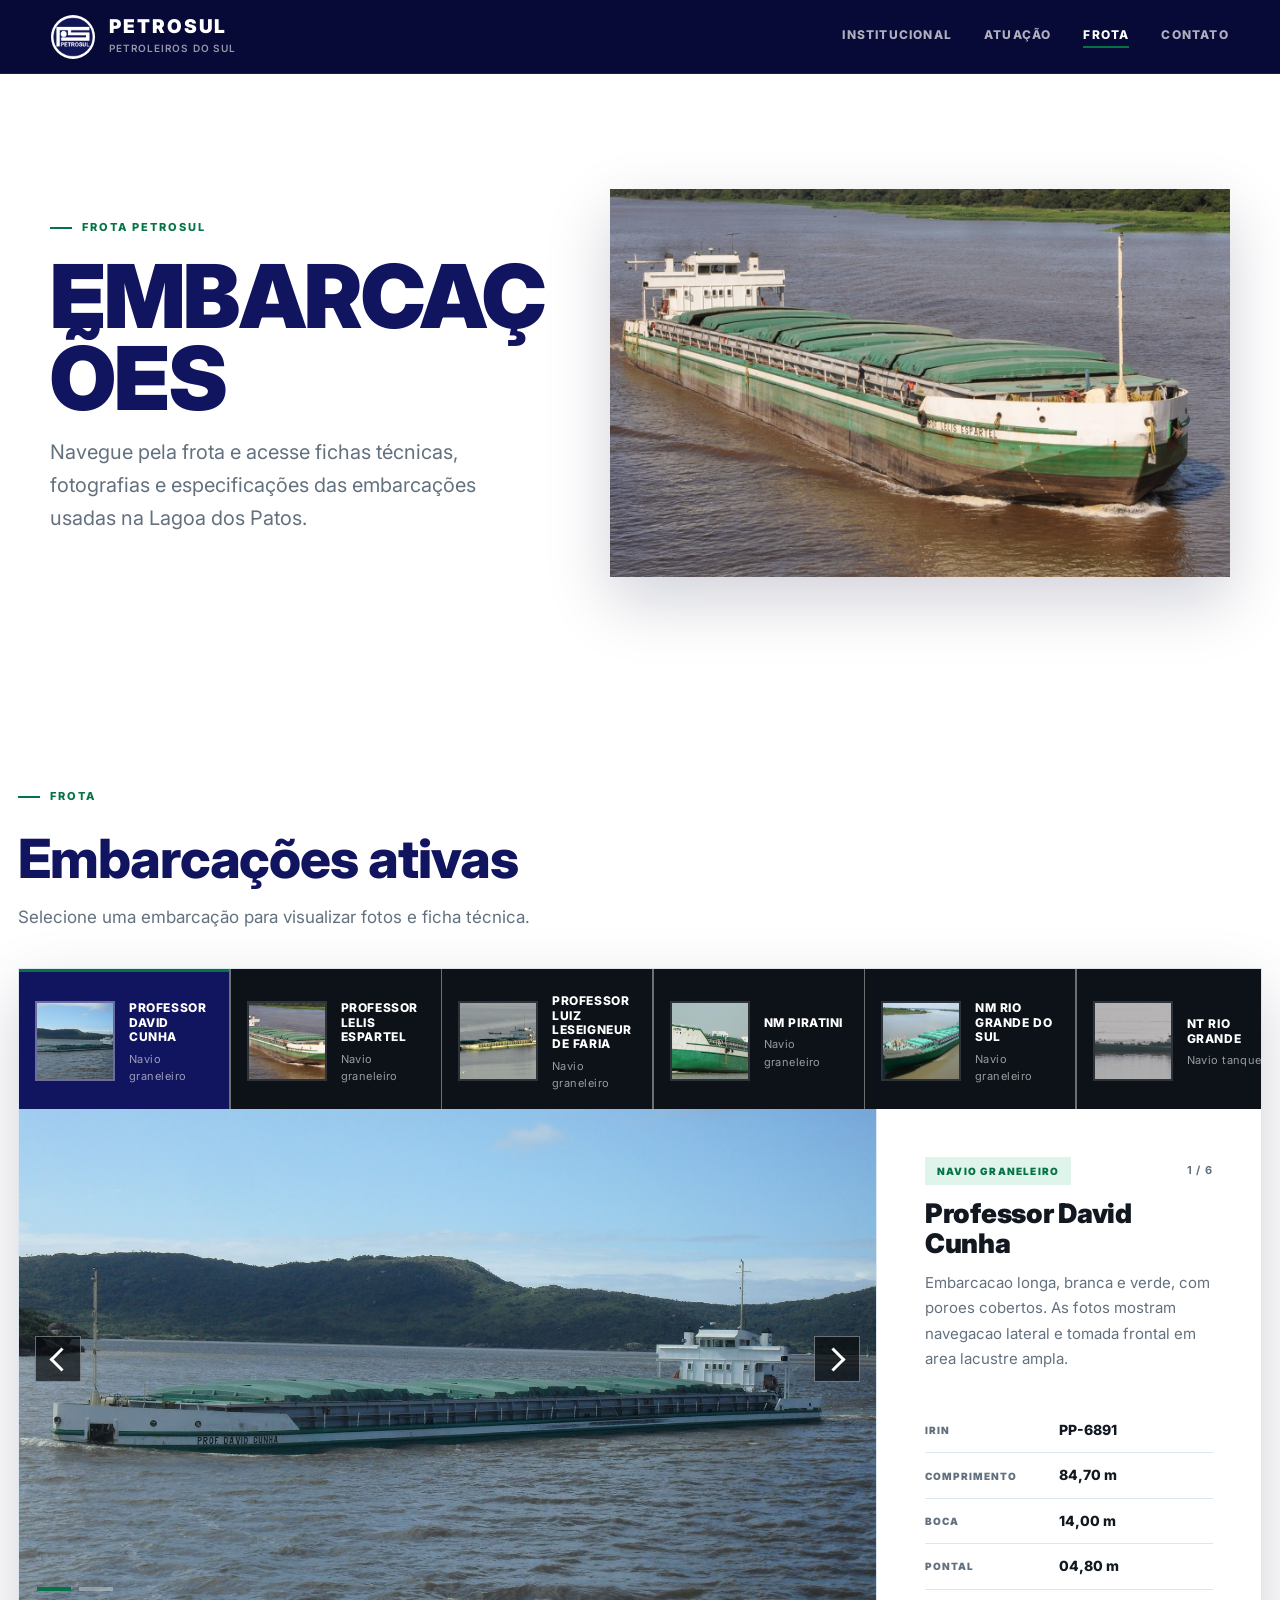
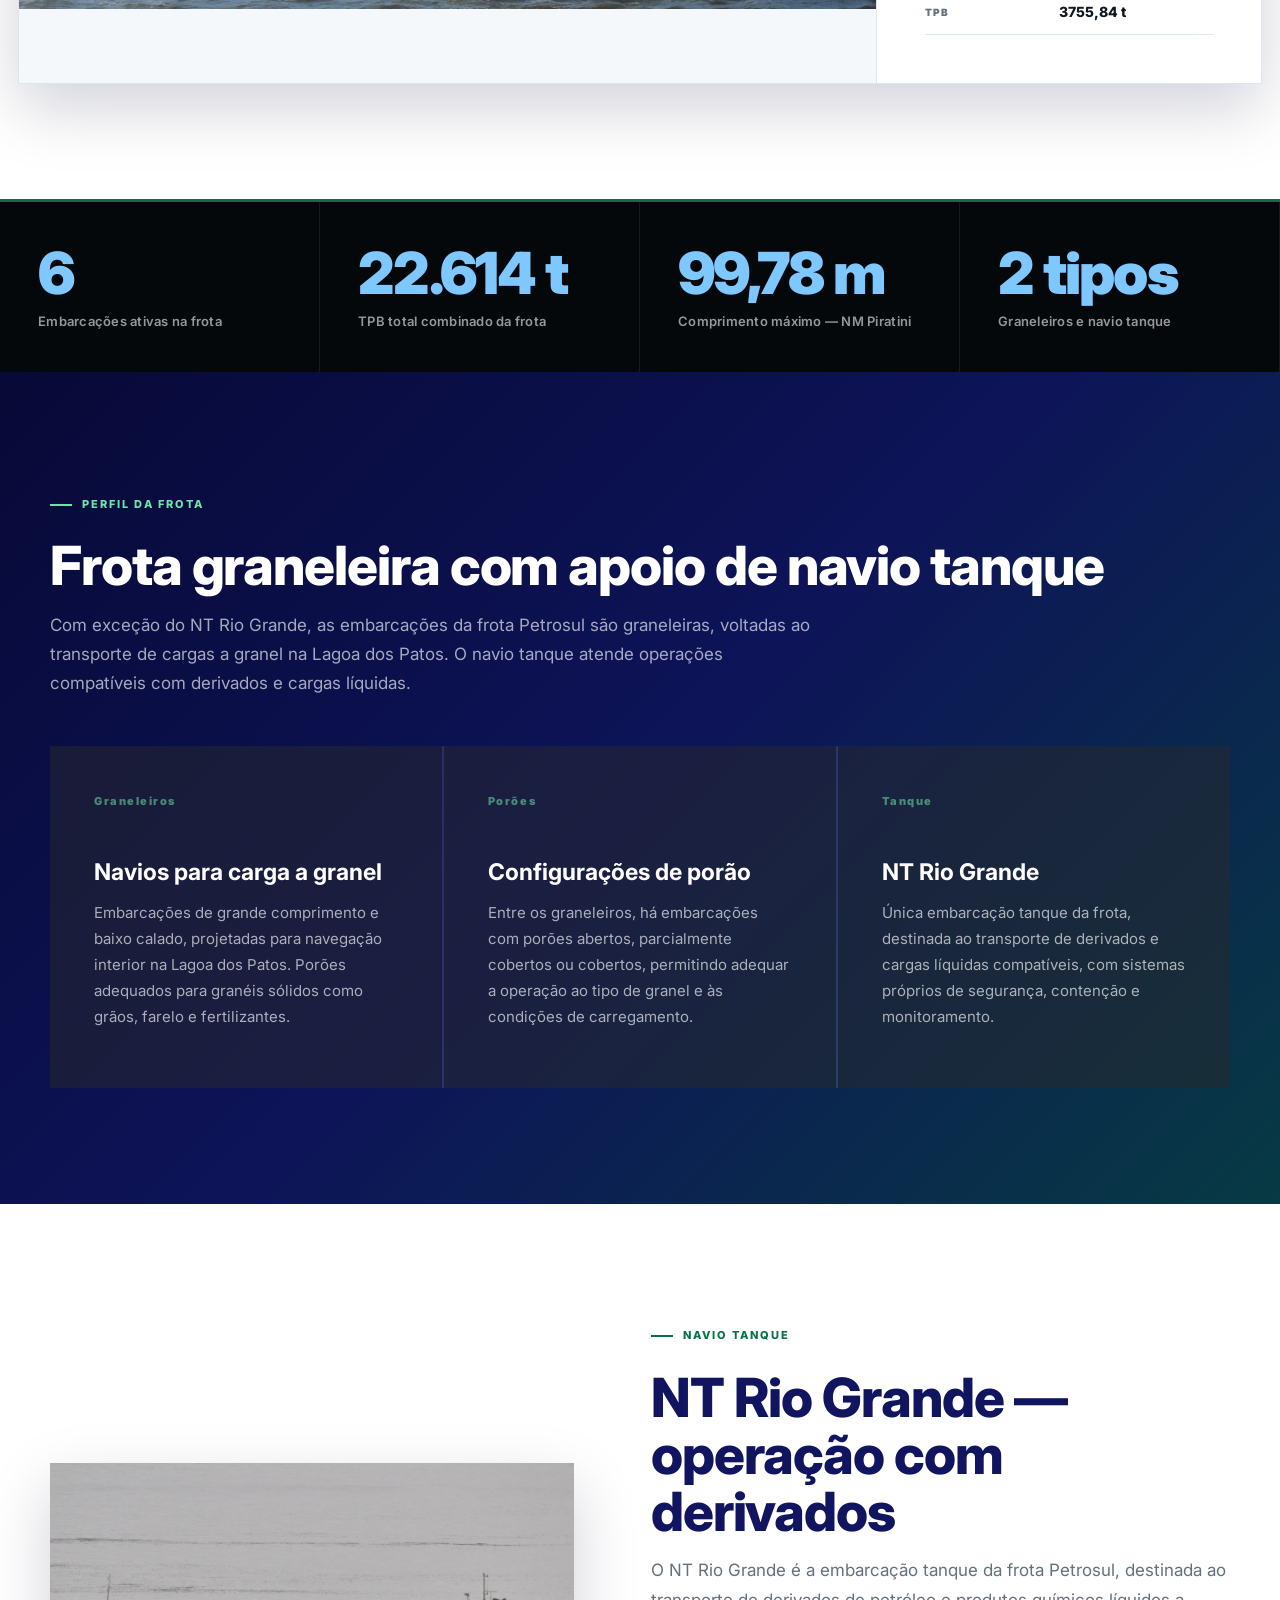
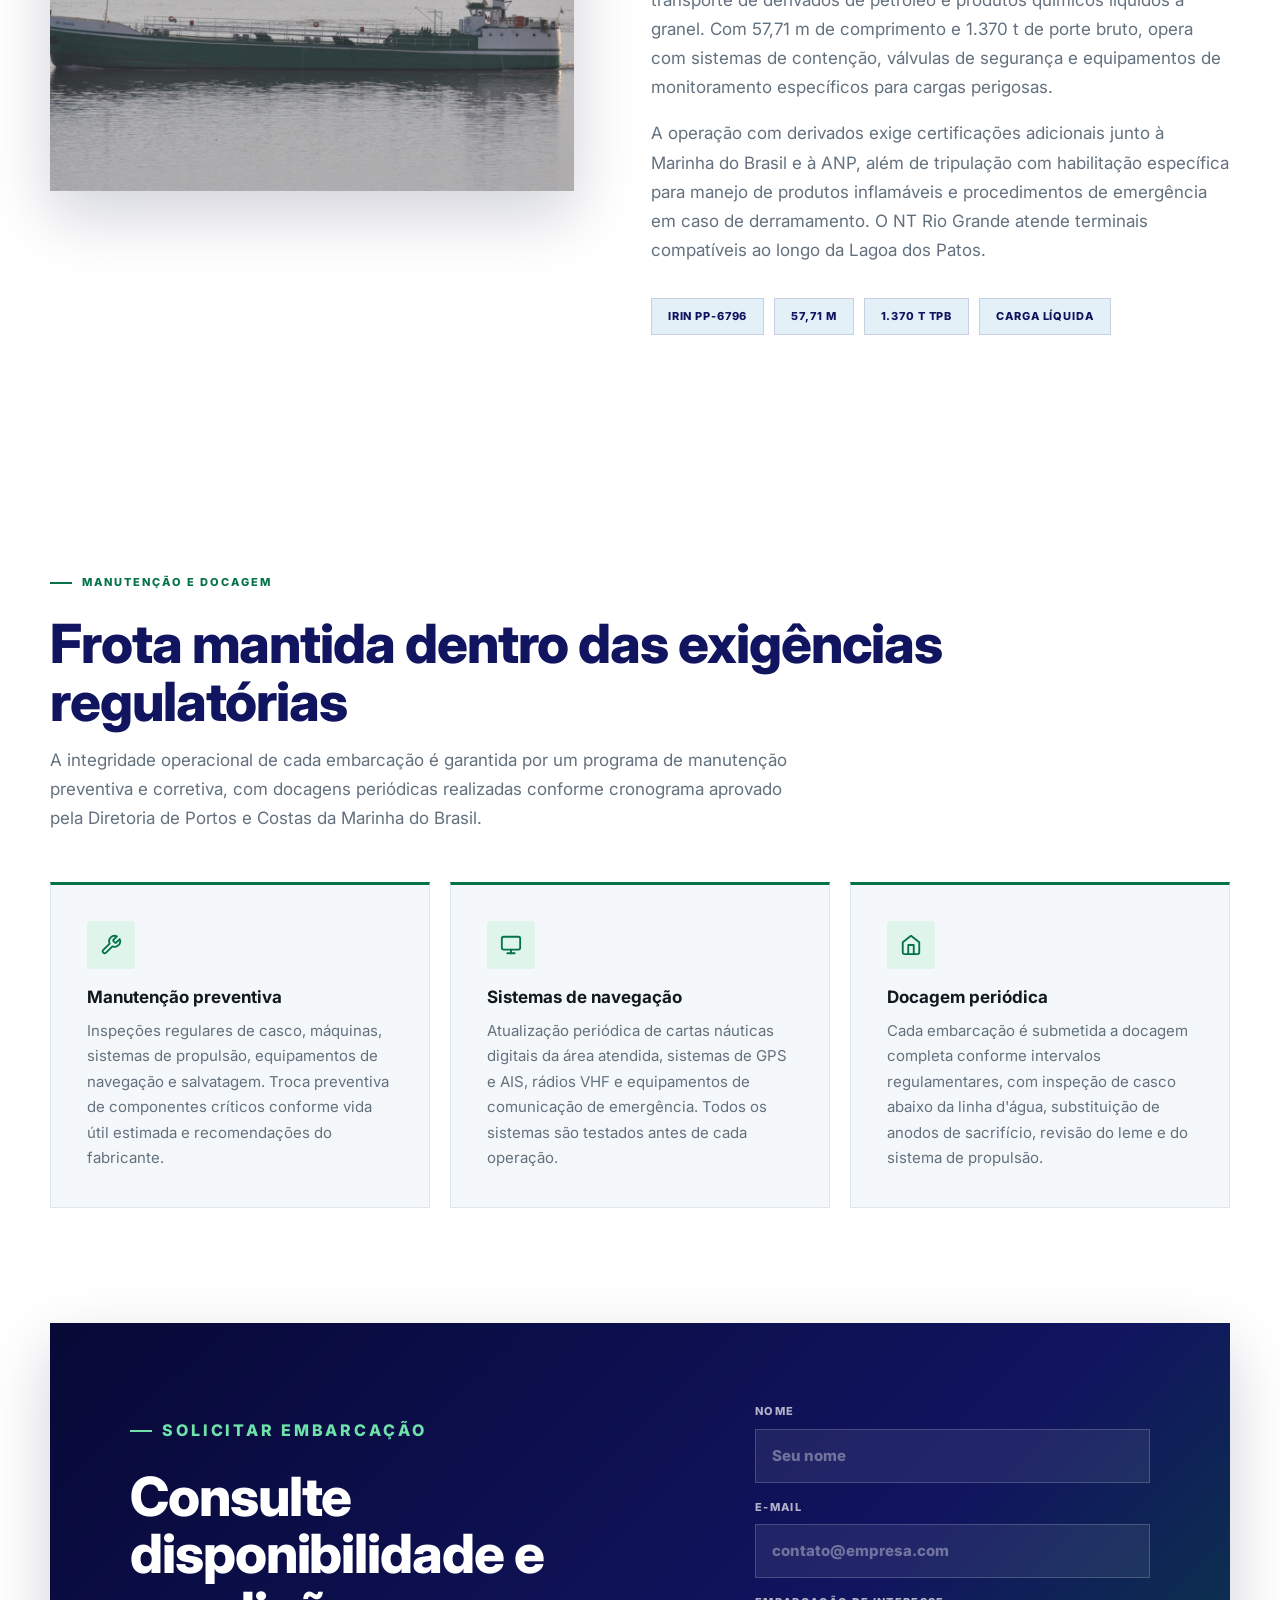
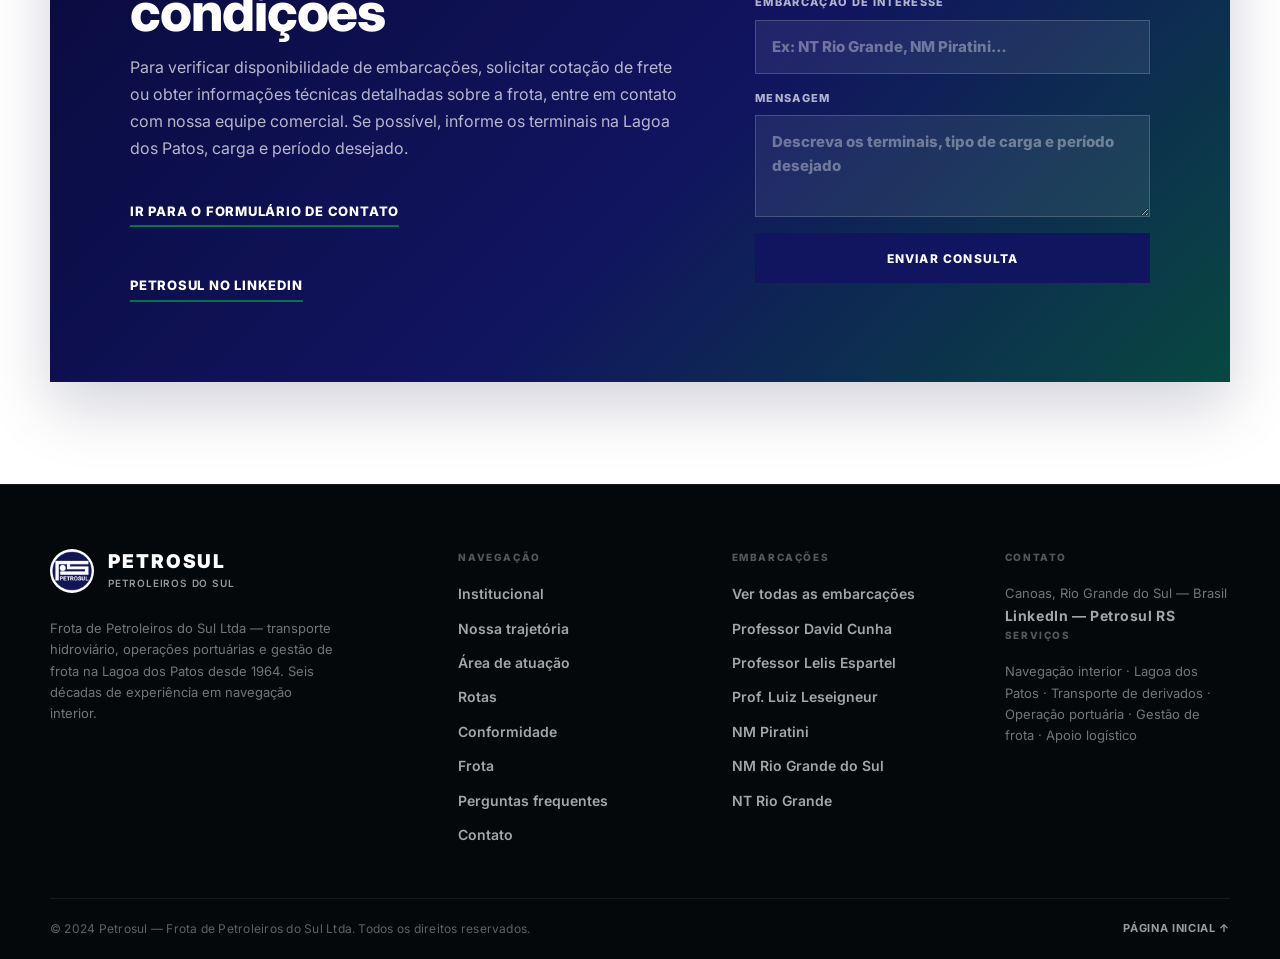
==== commit e26f7aa6: "up" ====
--- a/frota.html
+++ b/frota.html
@@ -7,7 +7,7 @@
     <link rel="icon" href="imagens/logo.jpeg" />
     <meta
       name="description"
-      content="Frota da Petrosul — navios, fichas técnicas e galeria de imagens das embarcações fluviais e mercantes."
+      content="Frota da Petrosul — navios, fichas técnicas e galeria de imagens das embarcações para navegação interior na Lagoa dos Patos."
     />
     <link rel="preconnect" href="https://fonts.googleapis.com" />
     <link rel="preconnect" href="https://fonts.gstatic.com" crossorigin />
@@ -45,7 +45,7 @@
           <h1>Embarcações</h1>
           <p>
             Navegue pela frota e acesse fichas técnicas, fotografias e
-            especificações de cada embarcação catalogada.
+            especificações das embarcações usadas na Lagoa dos Patos.
           </p>
         </div>
         <img src="imagens/navio6.jpeg" alt="Embarcação da frota Petrosul em navegação" />
@@ -72,7 +72,7 @@
             </div>
             <div class="fleet-info">
               <div class="fleet-meta">
-                <span class="fleet-tag" data-fleet-type>Navio mercante</span>
+                <span class="fleet-tag" data-fleet-type>Navio graneleiro</span>
                 <span class="fleet-counter" data-fleet-counter></span>
               </div>
               <h3 data-fleet-name>NM Rio Grande do Sul</h3>
@@ -96,32 +96,32 @@
           <span>Comprimento máximo — NM Piratini</span>
         </div>
         <div>
-          <strong>4 tipos</strong>
-          <span>Fluvial, coberta, mercante e tanque</span>
+          <strong>2 tipos</strong>
+          <span>Graneleiros e navio tanque</span>
         </div>
       </section>
 
       <section class="section dark-band">
         <div class="section-heading">
-          <p class="eyebrow">Tipos de embarcação</p>
-          <h2>Frota dimensionada para diferentes operações</h2>
-          <p>Cada embarcação da frota Petrosul foi incorporada para atender a um perfil específico de carga, rota e terminal. A diversidade da frota permite oferecer soluções para operações de carga seca, produtos cobertos, mercadorias gerais e derivados.</p>
+          <p class="eyebrow">Perfil da frota</p>
+          <h2>Frota graneleira com apoio de navio tanque</h2>
+          <p>Com exceção do NT Rio Grande, as embarcações da frota Petrosul são graneleiras, voltadas ao transporte de cargas a granel na Lagoa dos Patos. O navio tanque atende operações compatíveis com derivados e cargas líquidas.</p>
         </div>
         <div class="service-grid">
           <article>
-            <span class="service-index">Fluvial</span>
-            <h3>Navios de carga fluvial</h3>
-            <p>Embarcações de grande comprimento e baixo calado, projetadas para navegação em rios, canais e lagos interiores. Porões abertos ou parcialmente cobertos, adequados para granéis sólidos como grãos, farelo e fertilizantes. Na frota: Professor David Cunha e Professor Luiz Leseigneur de Faria.</p>
+            <span class="service-index">Graneleiros</span>
+            <h3>Navios para carga a granel</h3>
+            <p>Embarcações de grande comprimento e baixo calado, projetadas para navegação interior na Lagoa dos Patos. Porões adequados para granéis sólidos como grãos, farelo e fertilizantes.</p>
           </article>
           <article>
-            <span class="service-index">Coberta</span>
-            <h3>Navios de carga coberta</h3>
-            <p>Embarcações com porões totalmente cobertos e fechados, indicadas para cargas que necessitam de proteção contra intempéries. Permitem transporte de produtos ensacados, carga geral paletizada e mercadorias sensíveis à umidade. Na frota: Professor Lelis Espartel.</p>
+            <span class="service-index">Porões</span>
+            <h3>Configurações de porão</h3>
+            <p>Entre os graneleiros, há embarcações com porões abertos, parcialmente cobertos ou cobertos, permitindo adequar a operação ao tipo de granel e às condições de carregamento.</p>
           </article>
           <article>
-            <span class="service-index">Mercante</span>
-            <h3>Navios mercantes</h3>
-            <p>Embarcações de maior porte com capacidade para operações de cabotagem e navegação interior de longa distância. Estrutura robusta para diferentes tipos de carga, maior autonomia e equipamentos de navegação avançados. Na frota: NM Piratini e NM Rio Grande do Sul.</p>
+            <span class="service-index">Tanque</span>
+            <h3>NT Rio Grande</h3>
+            <p>Única embarcação tanque da frota, destinada ao transporte de derivados e cargas líquidas compatíveis, com sistemas próprios de segurança, contenção e monitoramento.</p>
           </article>
         </div>
       </section>
@@ -144,7 +144,7 @@
             A operação com derivados exige certificações adicionais junto à Marinha do Brasil
             e à ANP, além de tripulação com habilitação específica para manejo de
             produtos inflamáveis e procedimentos de emergência em caso de derramamento.
-            O NT Rio Grande atende terminais petroquímicos ao longo da hidrovia sul.
+            O NT Rio Grande atende terminais compatíveis ao longo da Lagoa dos Patos.
           </p>
           <div class="pill-row">
             <span>IRIN PP-6796</span>
@@ -174,7 +174,7 @@
               <svg viewBox="0 0 24 24" fill="none" stroke="currentColor" stroke-width="2" stroke-linecap="round" stroke-linejoin="round"><rect x="2" y="3" width="20" height="14" rx="2"/><line x1="8" y1="21" x2="16" y2="21"/><line x1="12" y1="17" x2="12" y2="21"/></svg>
             </div>
             <h4>Sistemas de navegação</h4>
-            <p>Atualização periódica de cartas náuticas digitais, sistemas de GPS e AIS, rádios VHF e equipamentos de comunicação de emergência. Todos os sistemas são testados antes de cada operação de longa distância.</p>
+            <p>Atualização periódica de cartas náuticas digitais da área atendida, sistemas de GPS e AIS, rádios VHF e equipamentos de comunicação de emergência. Todos os sistemas são testados antes de cada operação.</p>
           </div>
           <div class="feature-card">
             <div class="feature-icon" aria-hidden="true">
@@ -190,7 +190,7 @@
         <div>
           <p class="eyebrow">Solicitar embarcação</p>
           <h2>Consulte disponibilidade e condições</h2>
-          <p>Para verificar disponibilidade de embarcações, solicitar cotação de frete ou obter informações técnicas detalhadas sobre a frota, entre em contato com nossa equipe comercial. Se possível, informe rota, carga e período desejado.</p>
+          <p>Para verificar disponibilidade de embarcações, solicitar cotação de frete ou obter informações técnicas detalhadas sobre a frota, entre em contato com nossa equipe comercial. Se possível, informe os terminais na Lagoa dos Patos, carga e período desejado.</p>
           <a class="text-link" href="index.html#contato">Ir para o formulário de contato</a>
           <br /><br />
           <a class="text-link" href="https://br.linkedin.com/company/petrosul-rs" target="_blank" rel="noopener noreferrer">
@@ -212,7 +212,7 @@
           </label>
           <label>
             Mensagem
-            <textarea name="mensagem" rows="3" placeholder="Descreva a rota, tipo de carga e período desejado"></textarea>
+            <textarea name="mensagem" rows="3" placeholder="Descreva os terminais, tipo de carga e período desejado"></textarea>
           </label>
           <button class="btn btn-primary" type="submit">Enviar consulta</button>
         </form>
@@ -229,7 +229,7 @@
               <small>Petroleiros do Sul</small>
             </span>
           </a>
-          <p class="footer-desc">Frota de Petroleiros do Sul Ltda — transporte hidroviário, operações portuárias e gestão de frota no sul do Brasil desde 1964. Seis décadas de experiência nas hidrovias gaúchas.</p>
+          <p class="footer-desc">Frota de Petroleiros do Sul Ltda — transporte hidroviário, operações portuárias e gestão de frota na Lagoa dos Patos desde 1964. Seis décadas de experiência em navegação interior.</p>
         </div>
         <div class="footer-col">
           <h4>Navegação</h4>
@@ -258,13 +258,13 @@
         </div>
         <div class="footer-col">
           <h4>Contato</h4>
-          <p class="footer-desc">Porto Alegre, Rio Grande do Sul — Brasil</p>
+          <p class="footer-desc">Canoas, Rio Grande do Sul — Brasil</p>
           <a class="footer-social" href="https://br.linkedin.com/company/petrosul-rs" target="_blank" rel="noopener noreferrer">
             LinkedIn — Petrosul RS
           </a>
           <h4 class="footer-col-gap">Serviços</h4>
           <p class="footer-desc footer-services">
-            Transporte fluvial &middot; Navegação lacustre &middot; Transporte de derivados &middot; Operação portuária &middot; Gestão de frota &middot; Apoio logístico
+            Navegação interior &middot; Lagoa dos Patos &middot; Transporte de derivados &middot; Operação portuária &middot; Gestão de frota &middot; Apoio logístico
           </p>
         </div>
       </div>
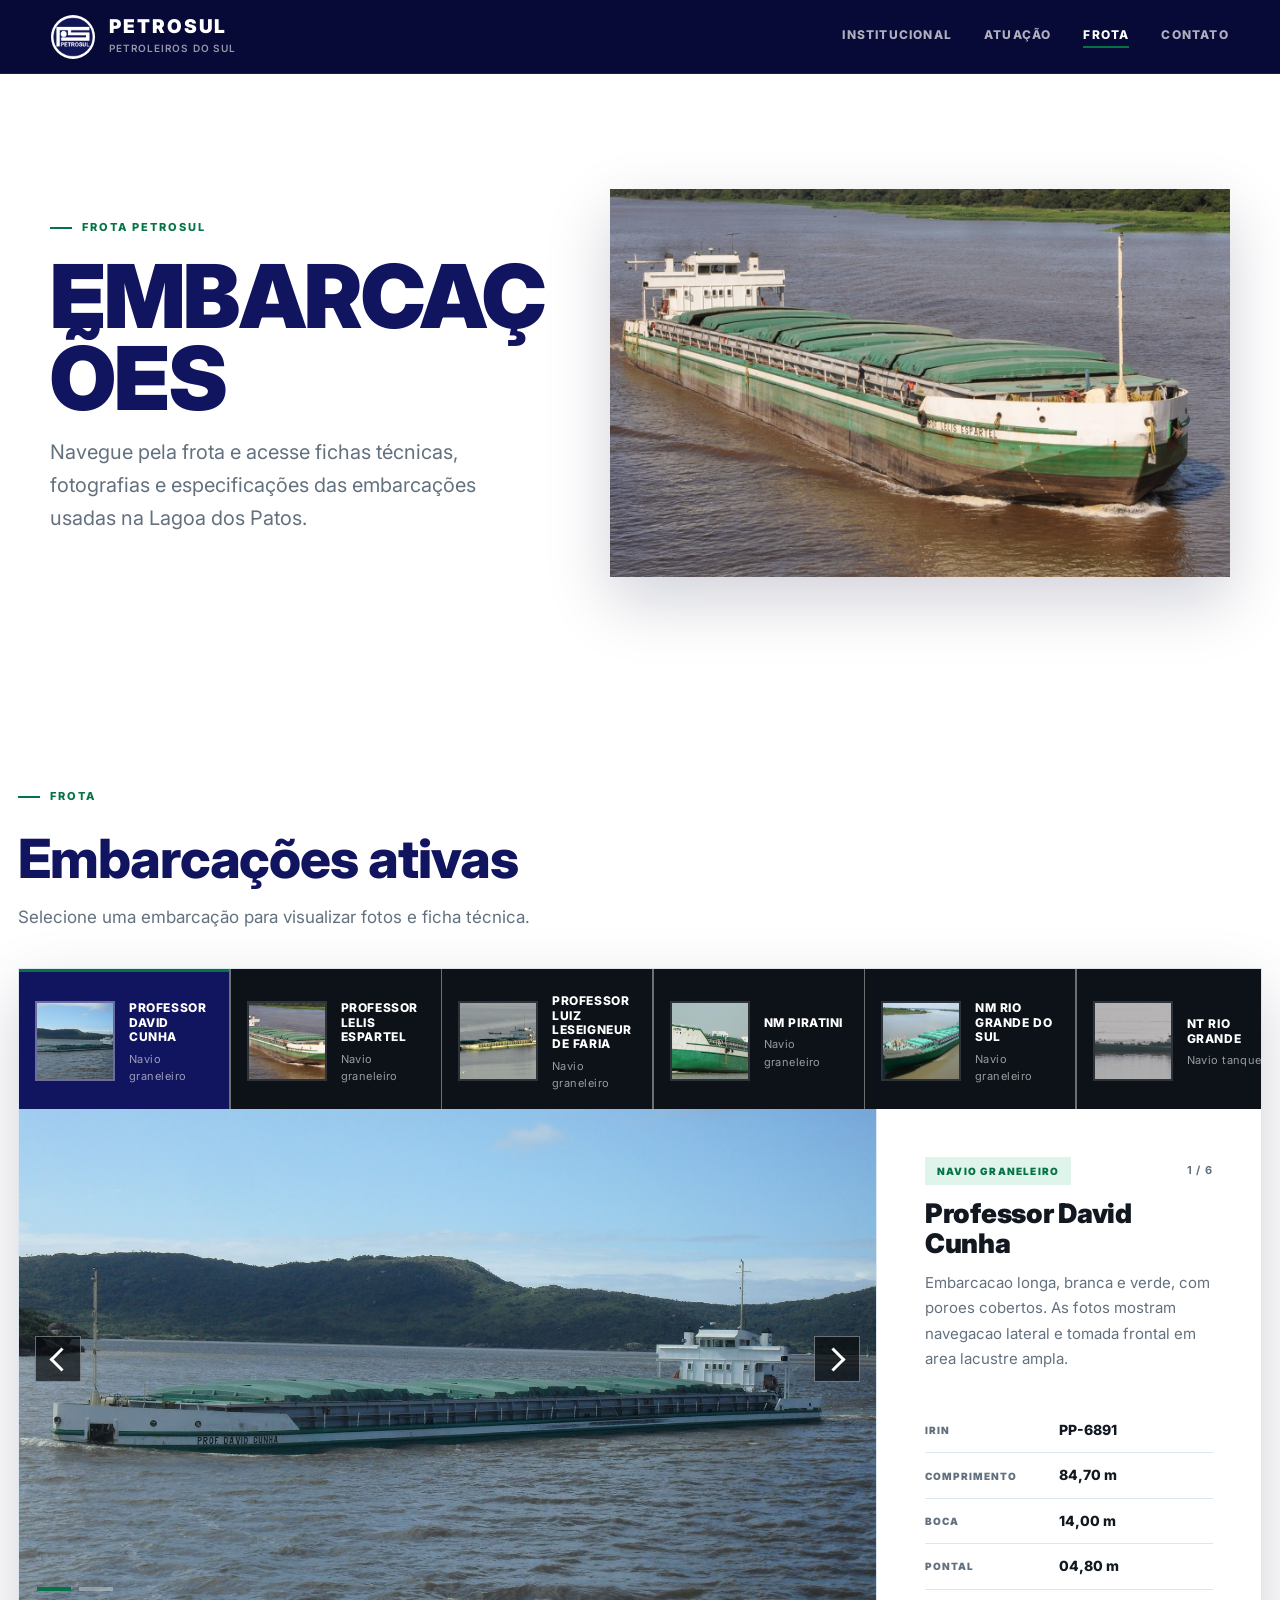
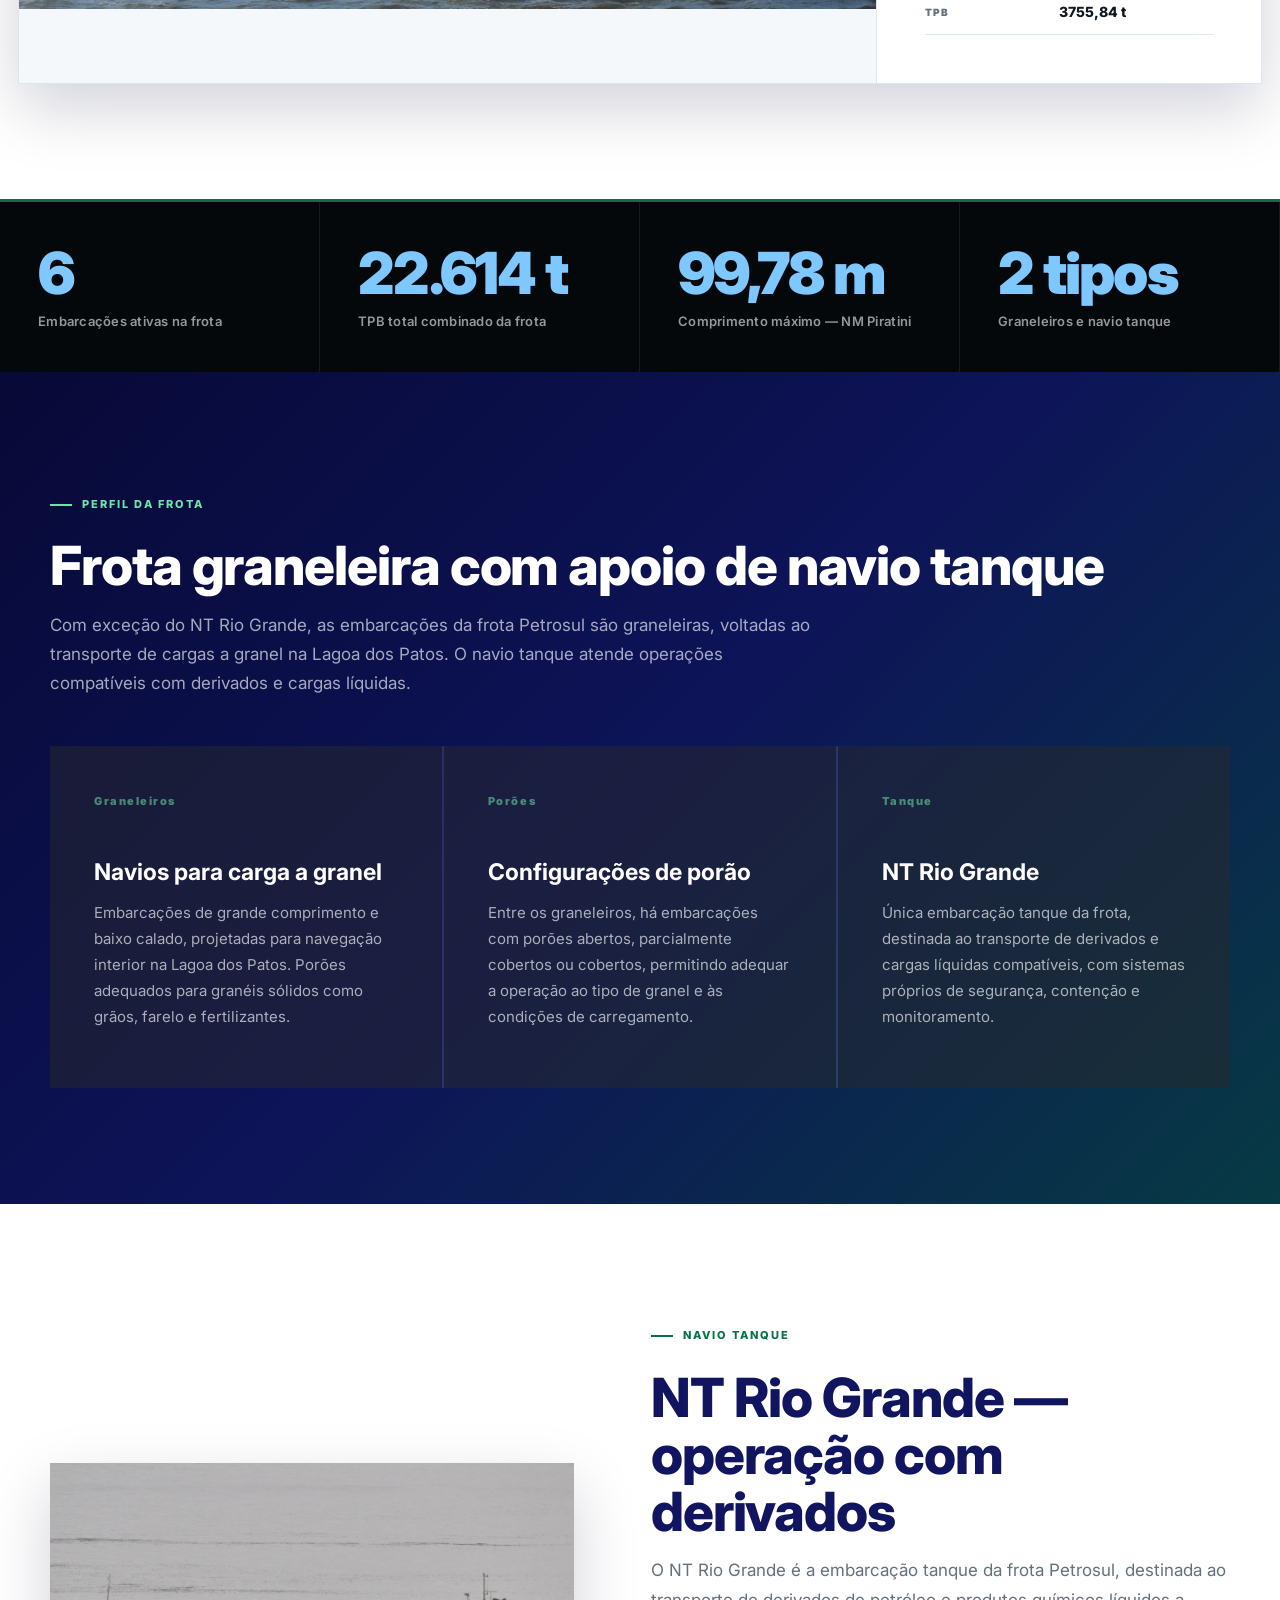
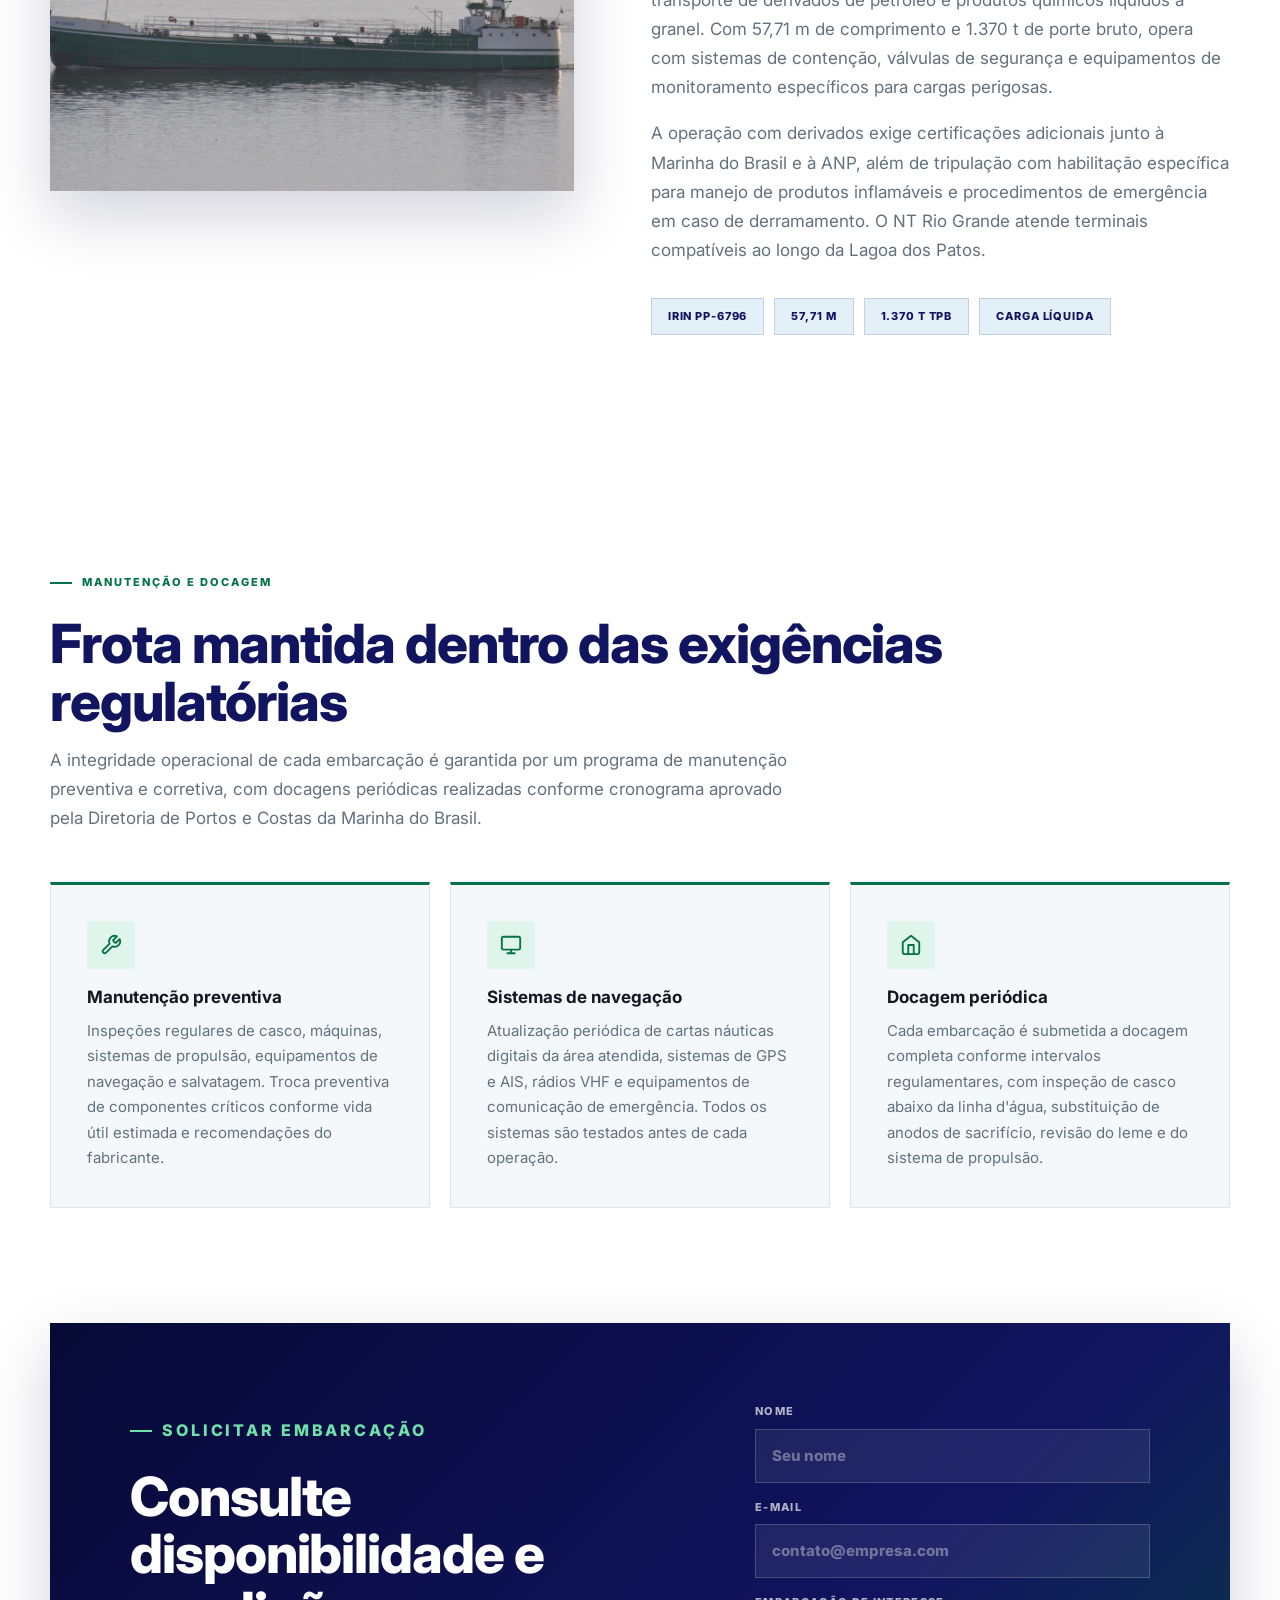
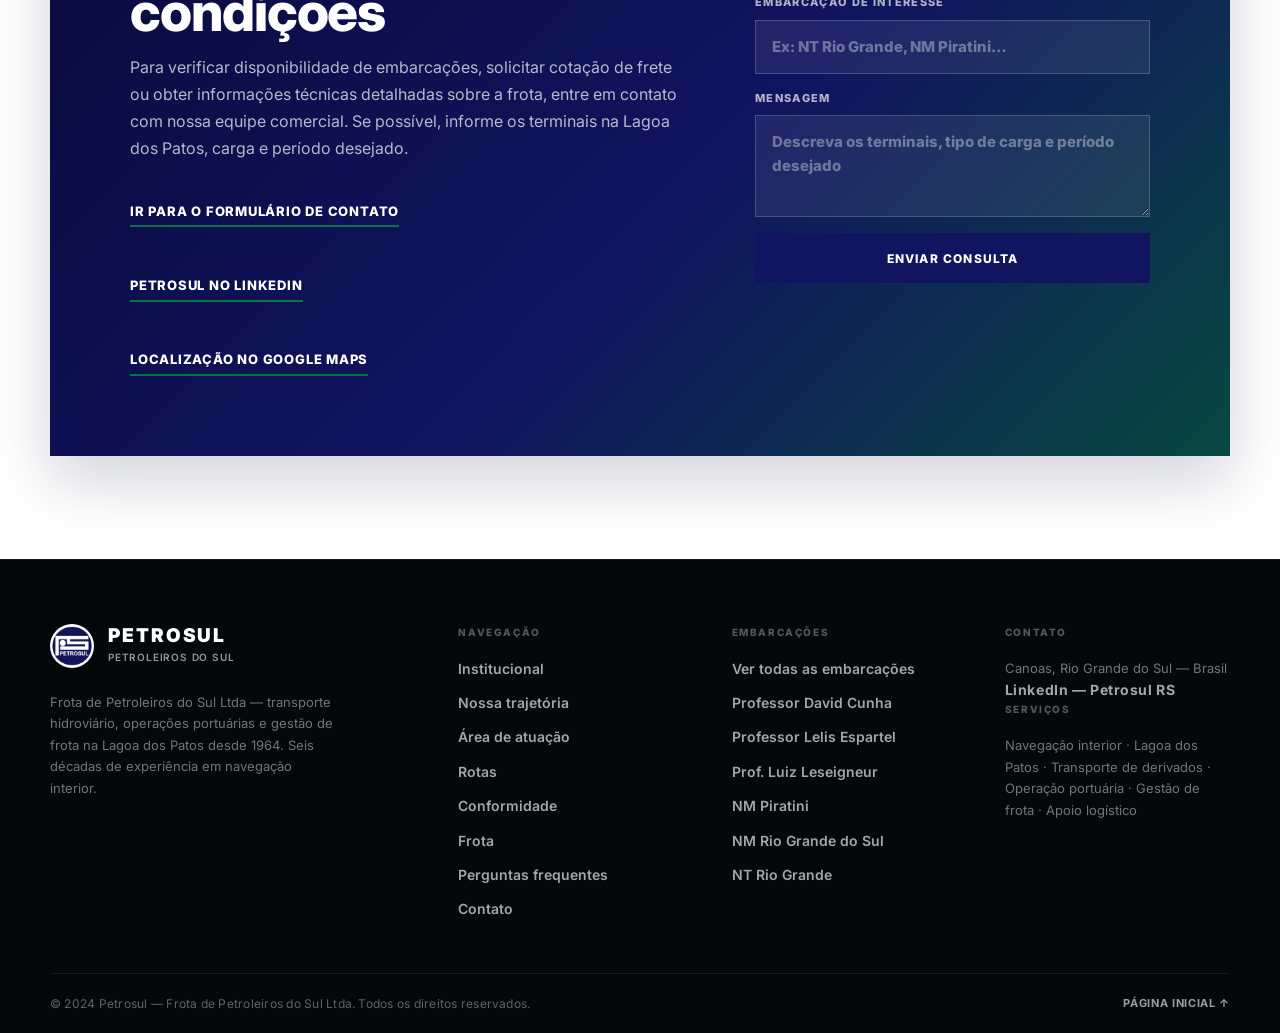
==== commit 49772e7b: "up" ====
--- a/frota.html
+++ b/frota.html
@@ -196,6 +196,10 @@
           <a class="text-link" href="https://br.linkedin.com/company/petrosul-rs" target="_blank" rel="noopener noreferrer">
             Petrosul no LinkedIn
           </a>
+          <br /><br />
+          <a class="text-link" href="https://maps.app.goo.gl/976eCyWjc87cJEuS9" target="_blank" rel="noopener noreferrer">
+            Localização no Google Maps
+          </a>
         </div>
         <form class="contact-form" aria-label="Formulário de contato rápido">
           <label>
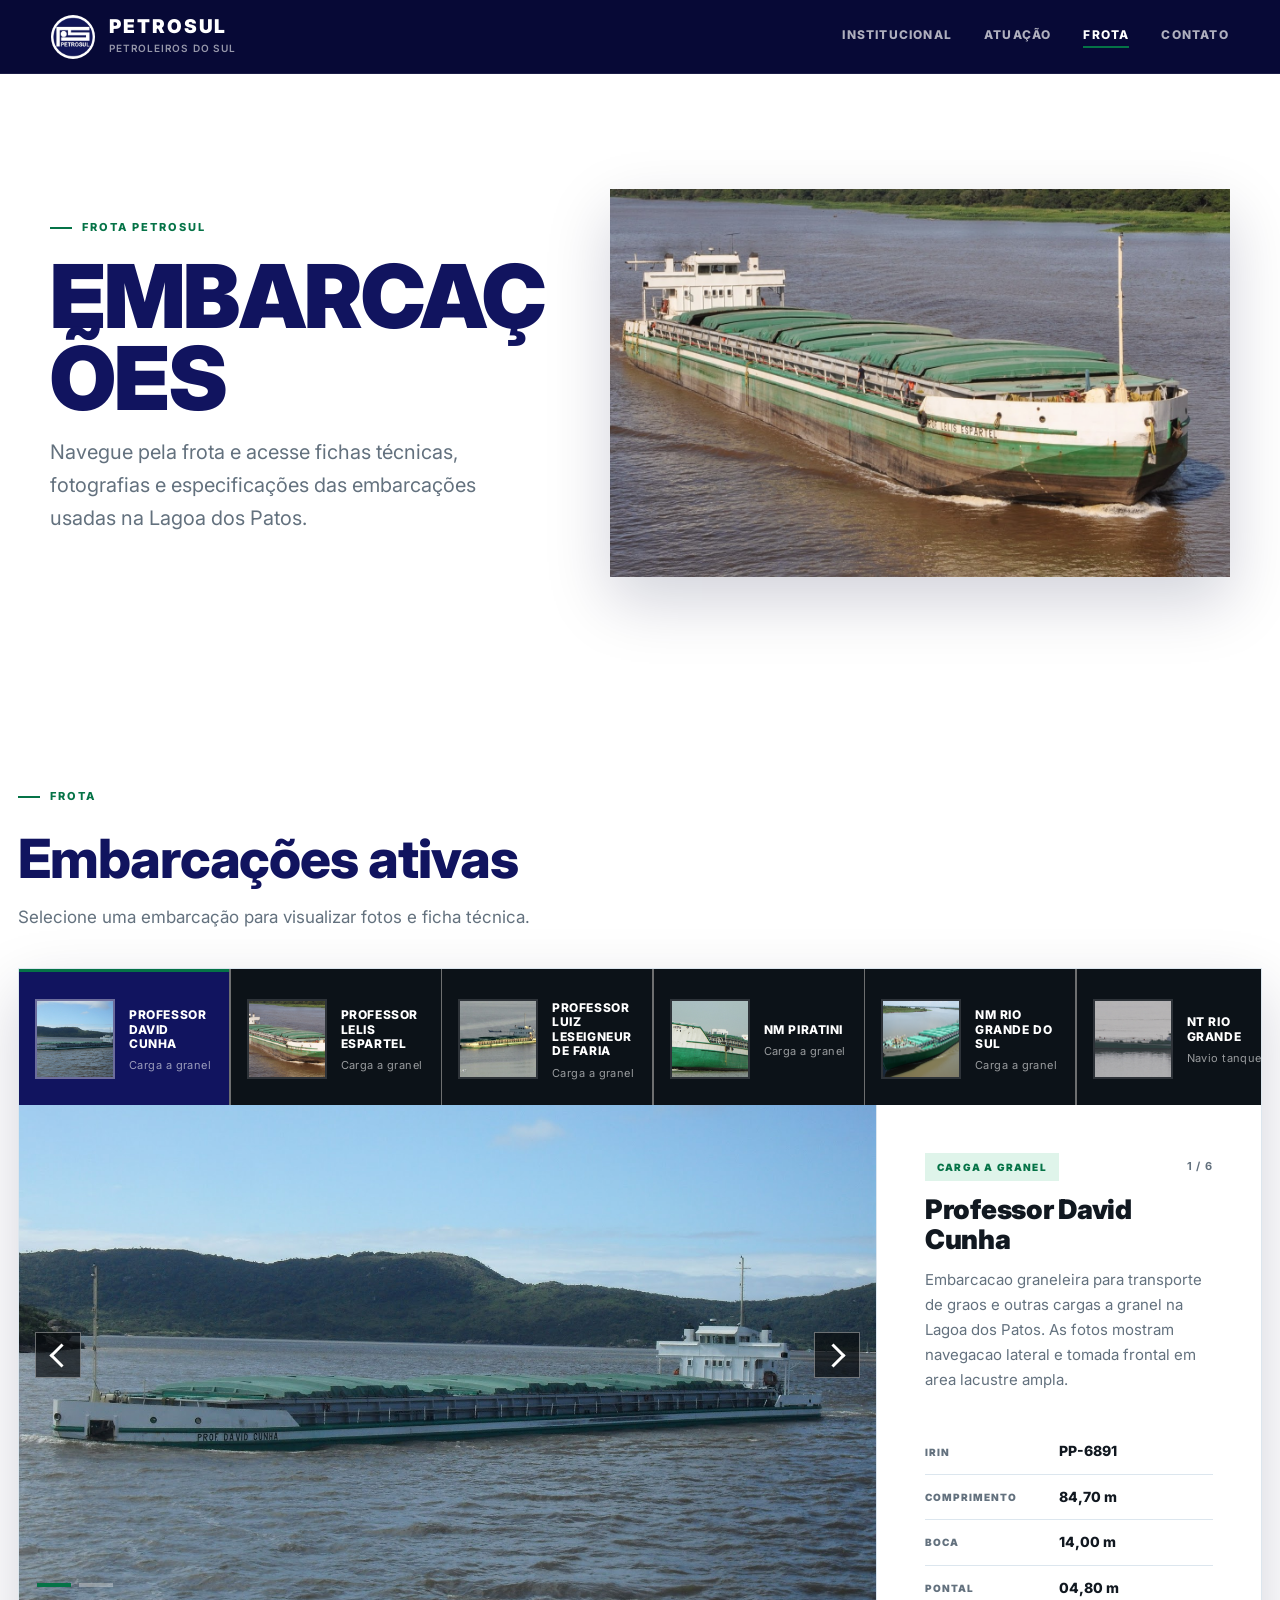
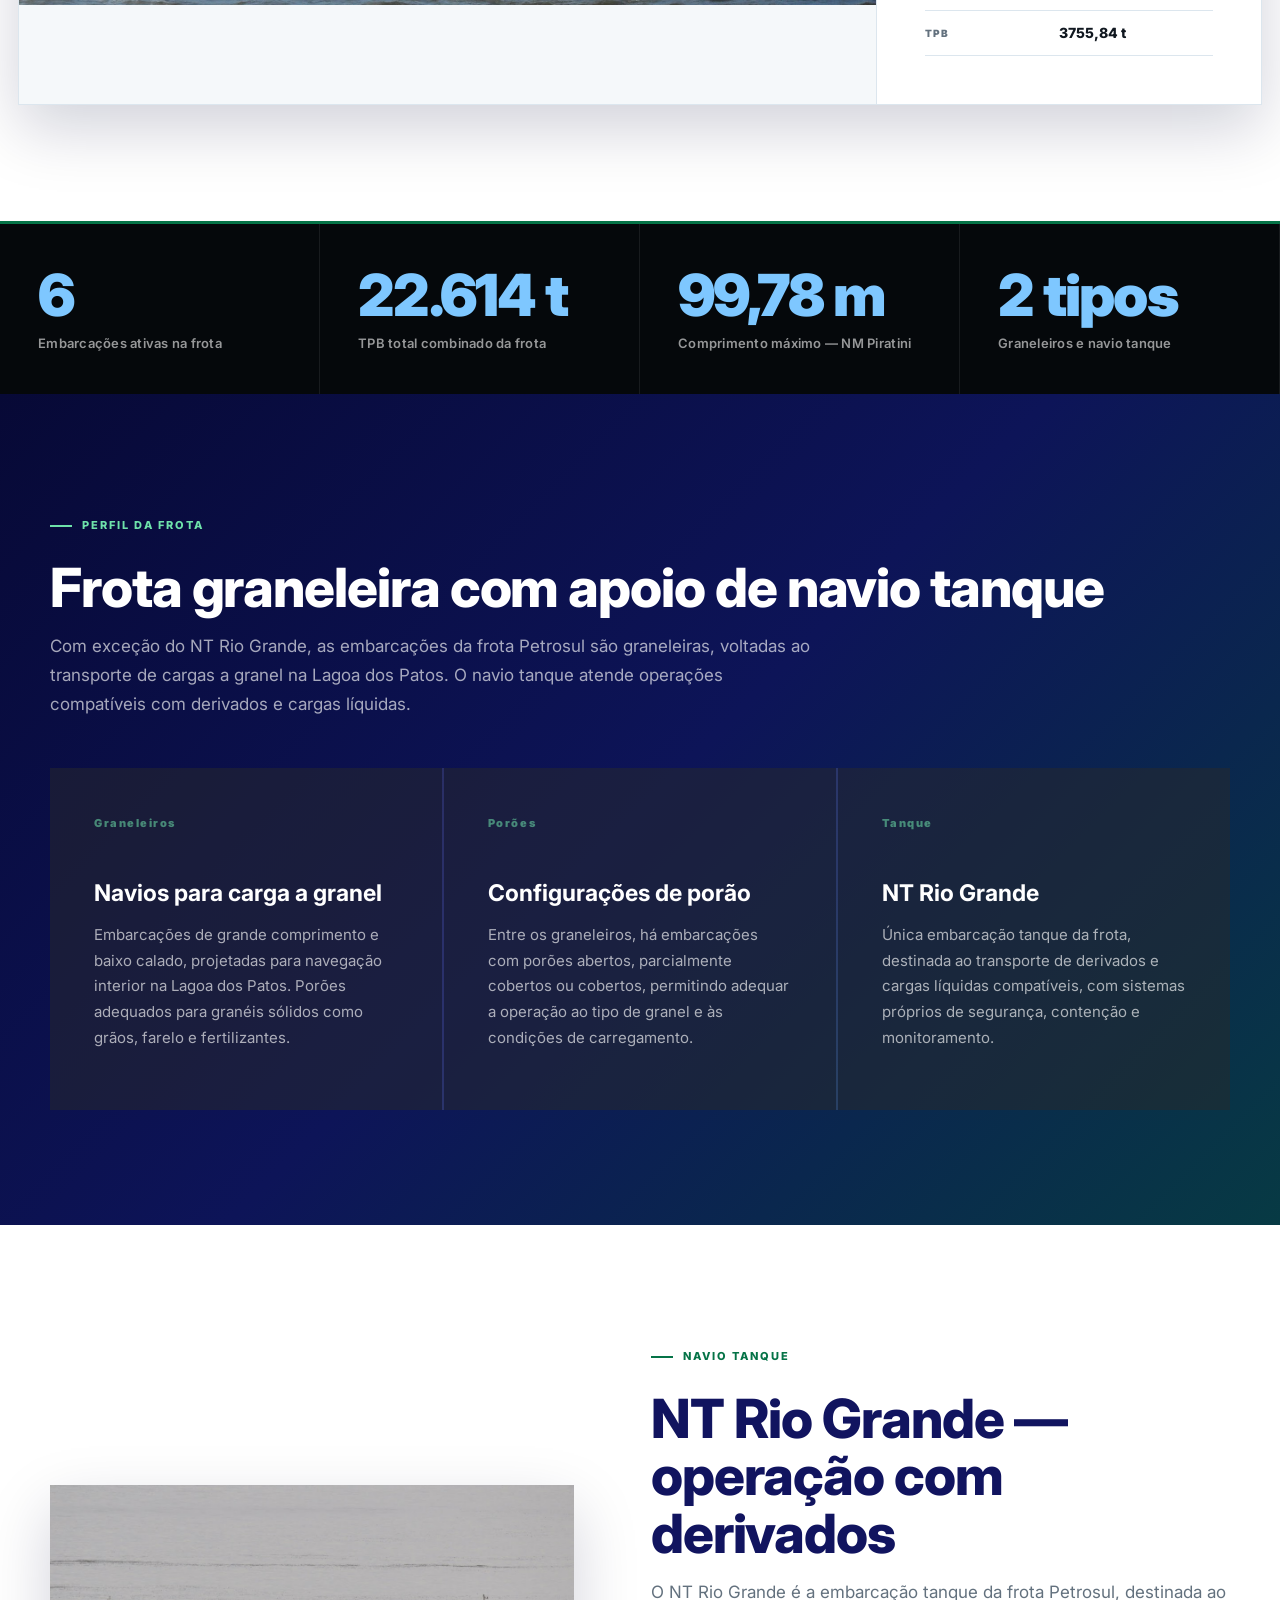
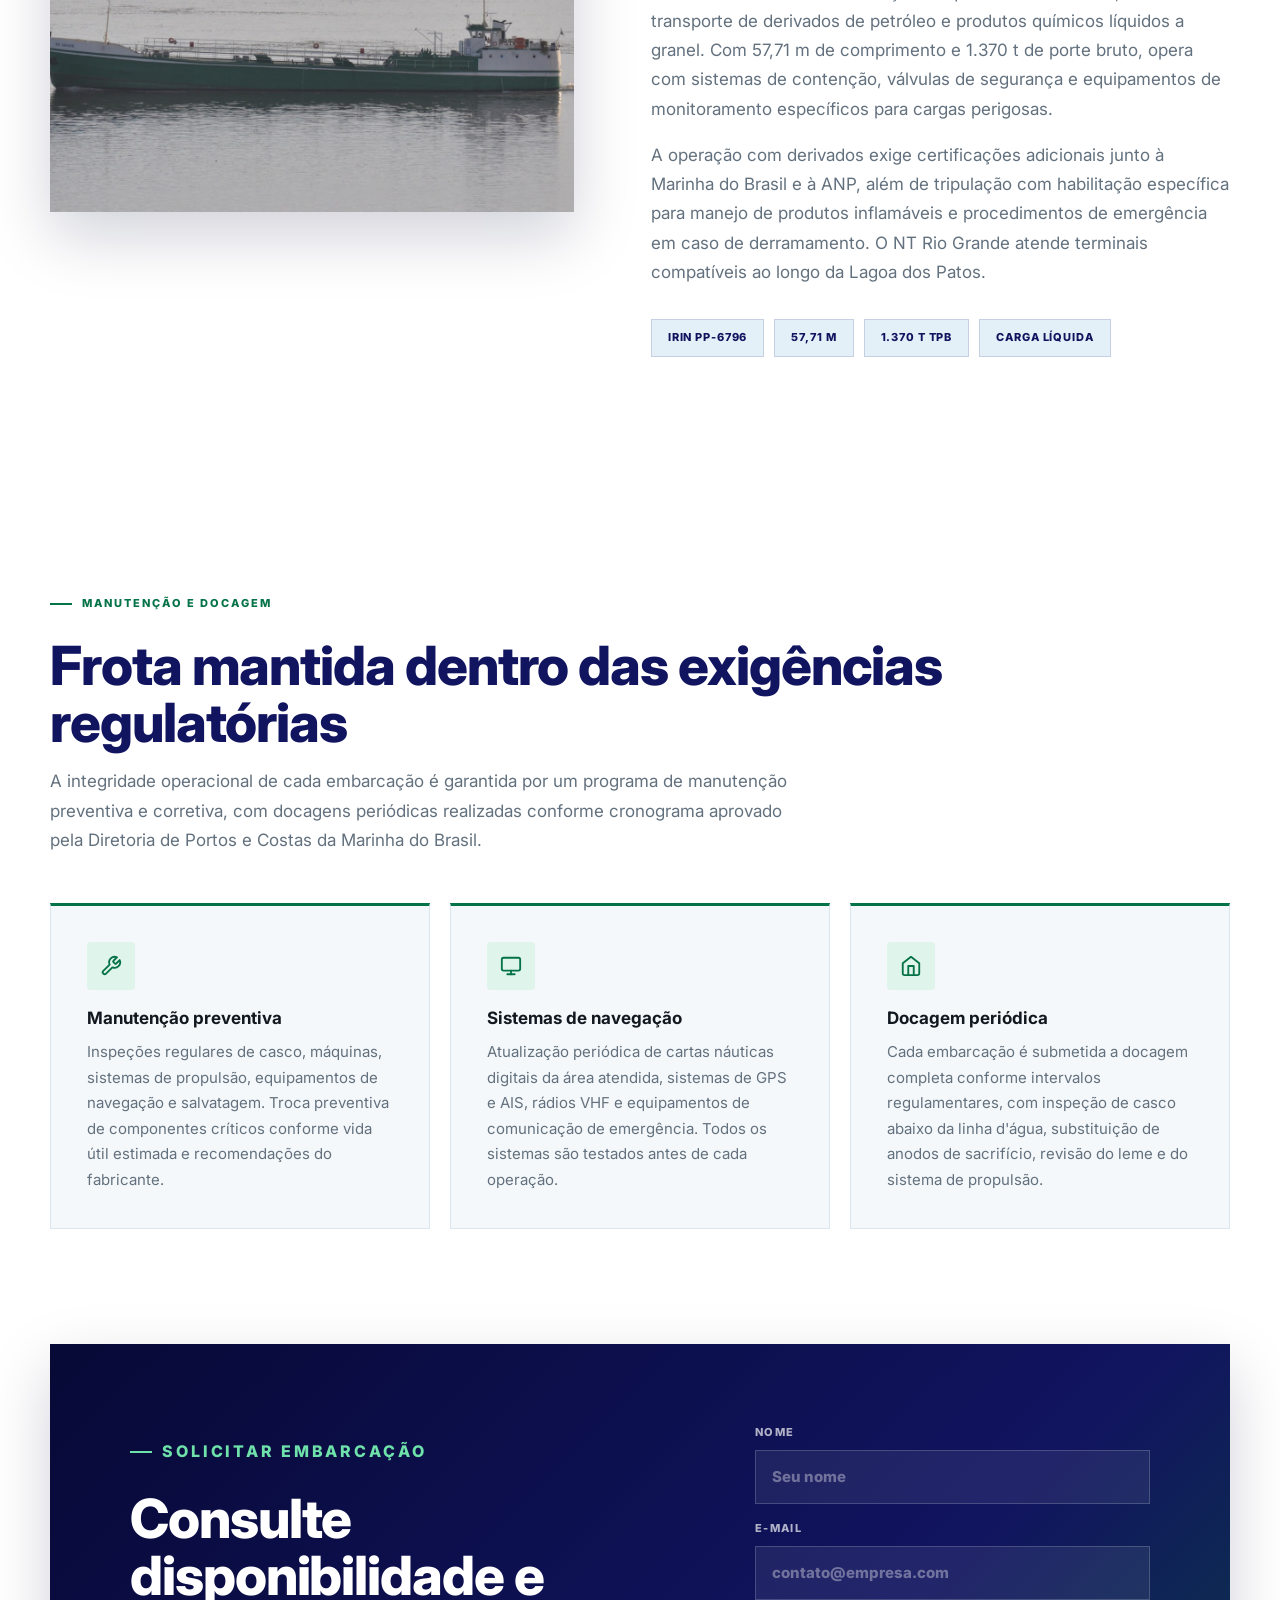
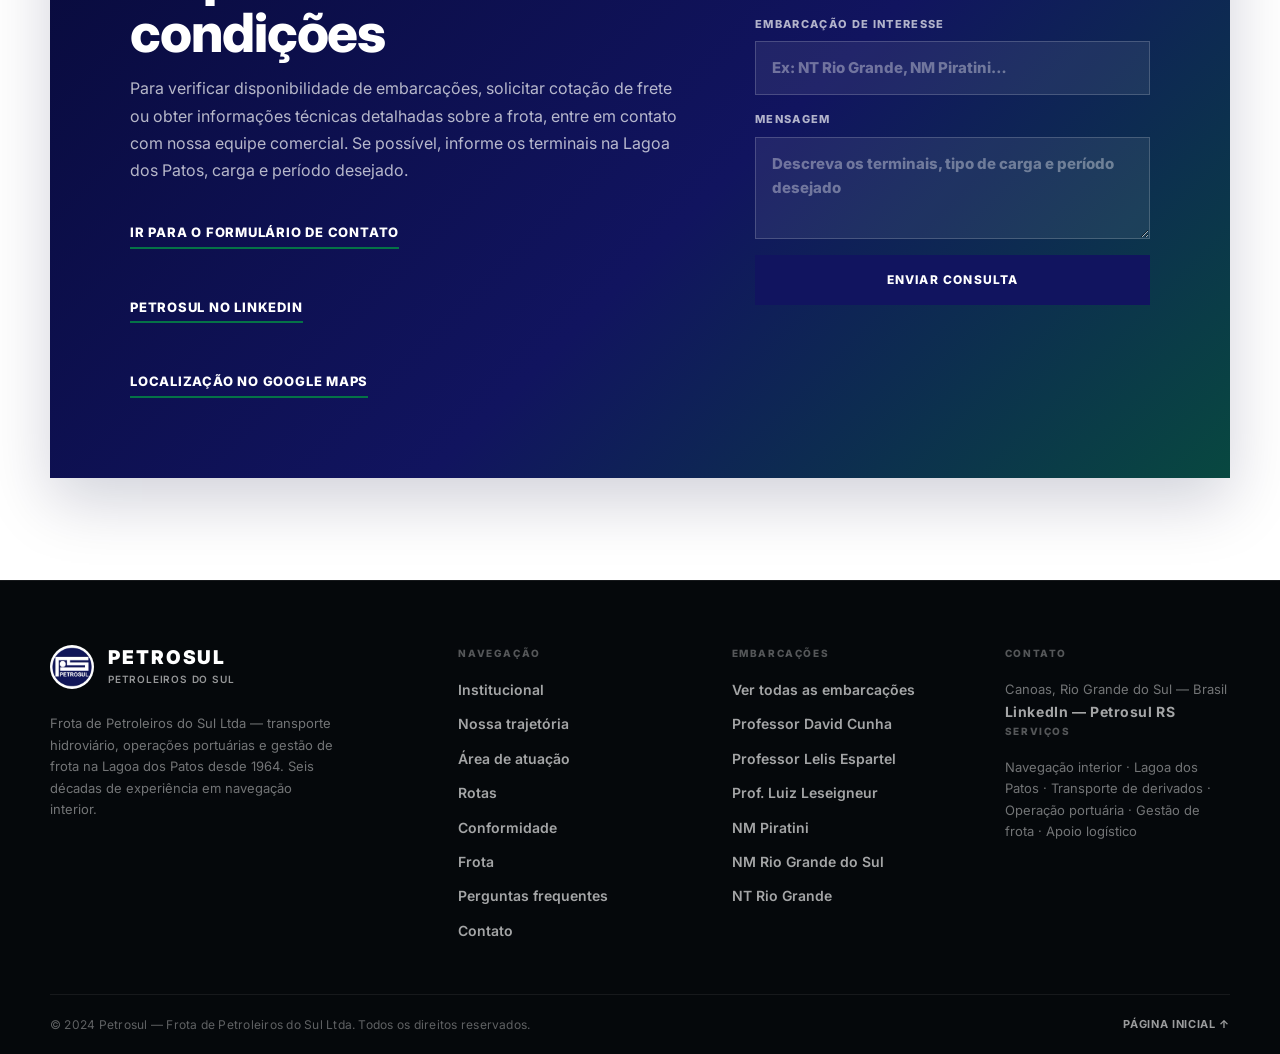
==== commit 69fe1d7f: "up" ====
--- a/frota.html
+++ b/frota.html
@@ -72,7 +72,7 @@
             </div>
             <div class="fleet-info">
               <div class="fleet-meta">
-                <span class="fleet-tag" data-fleet-type>Navio graneleiro</span>
+                <span class="fleet-tag" data-fleet-type>Carga a granel</span>
                 <span class="fleet-counter" data-fleet-counter></span>
               </div>
               <h3 data-fleet-name>NM Rio Grande do Sul</h3>
@@ -278,6 +278,6 @@
       </div>
     </footer>
 
-    <script src="js/main.js"></script>
+    <script src="js/main.js?v=2"></script>
   </body>
 </html>
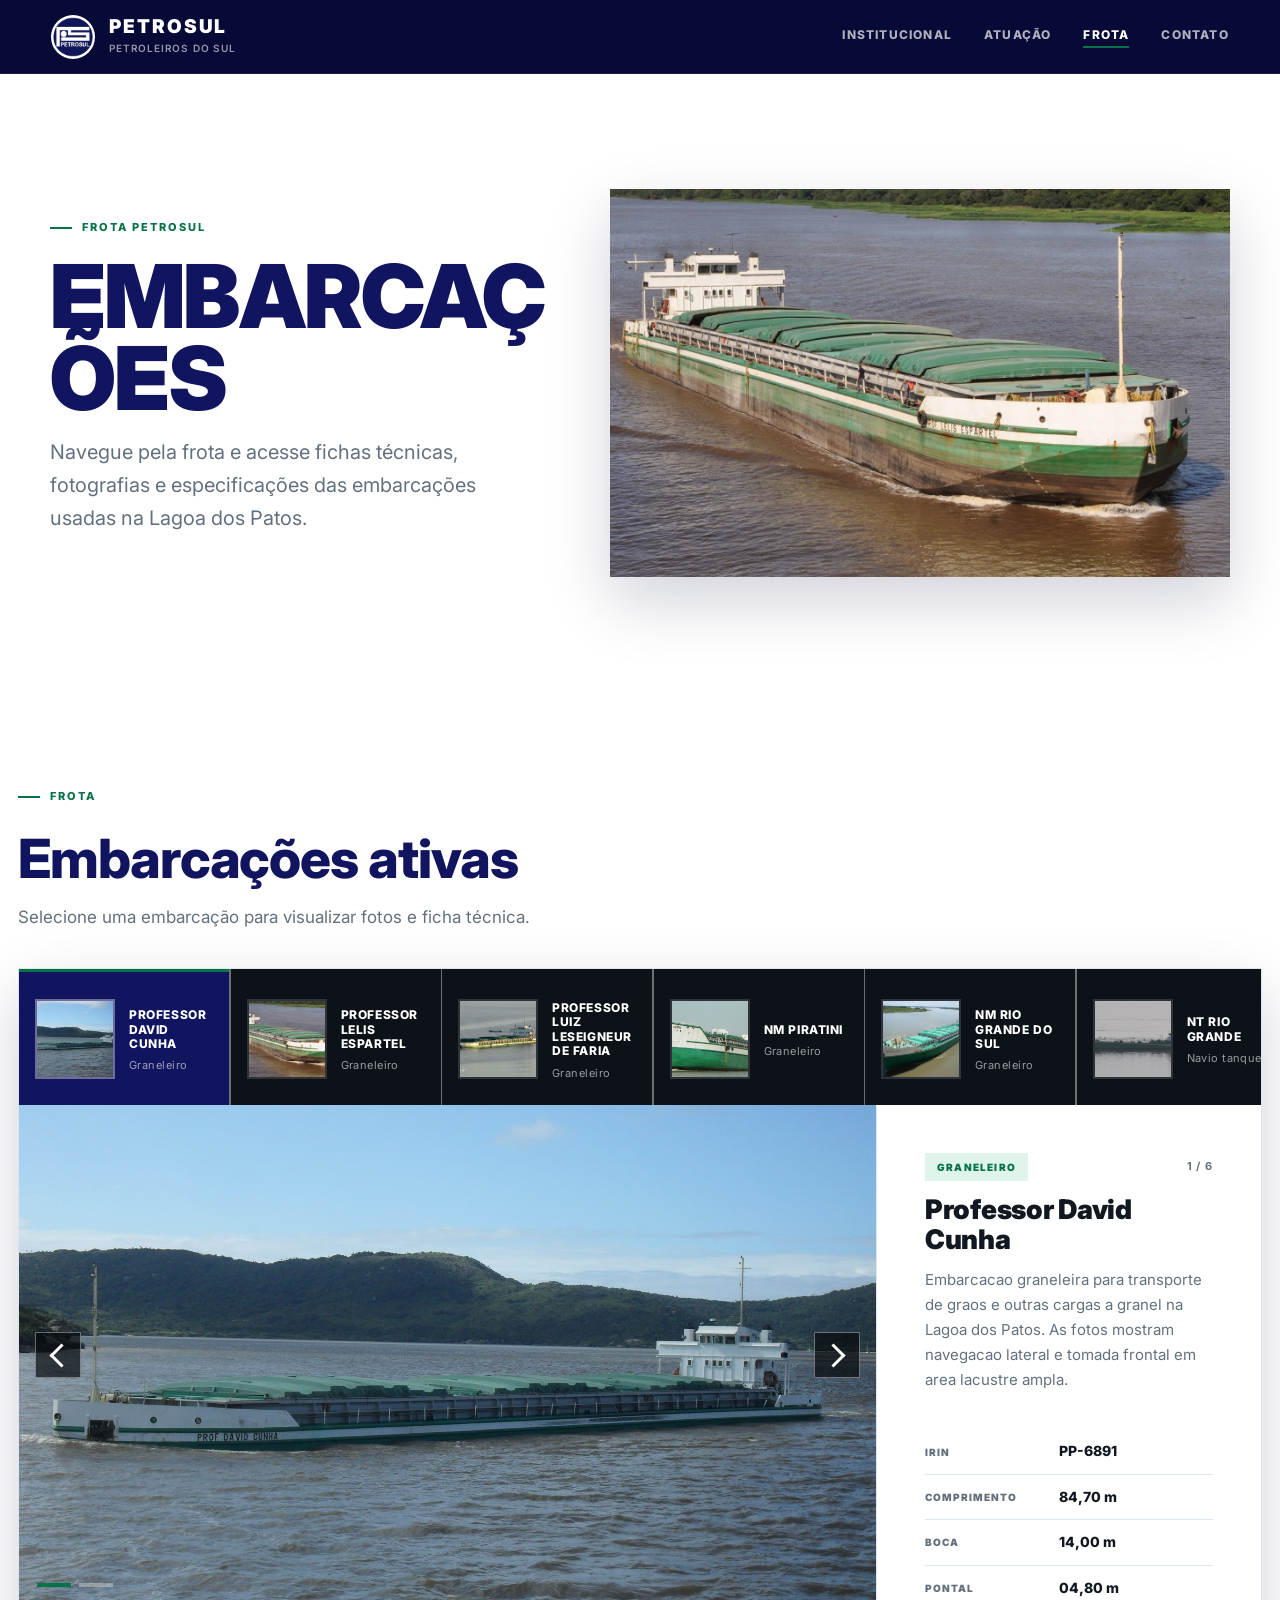
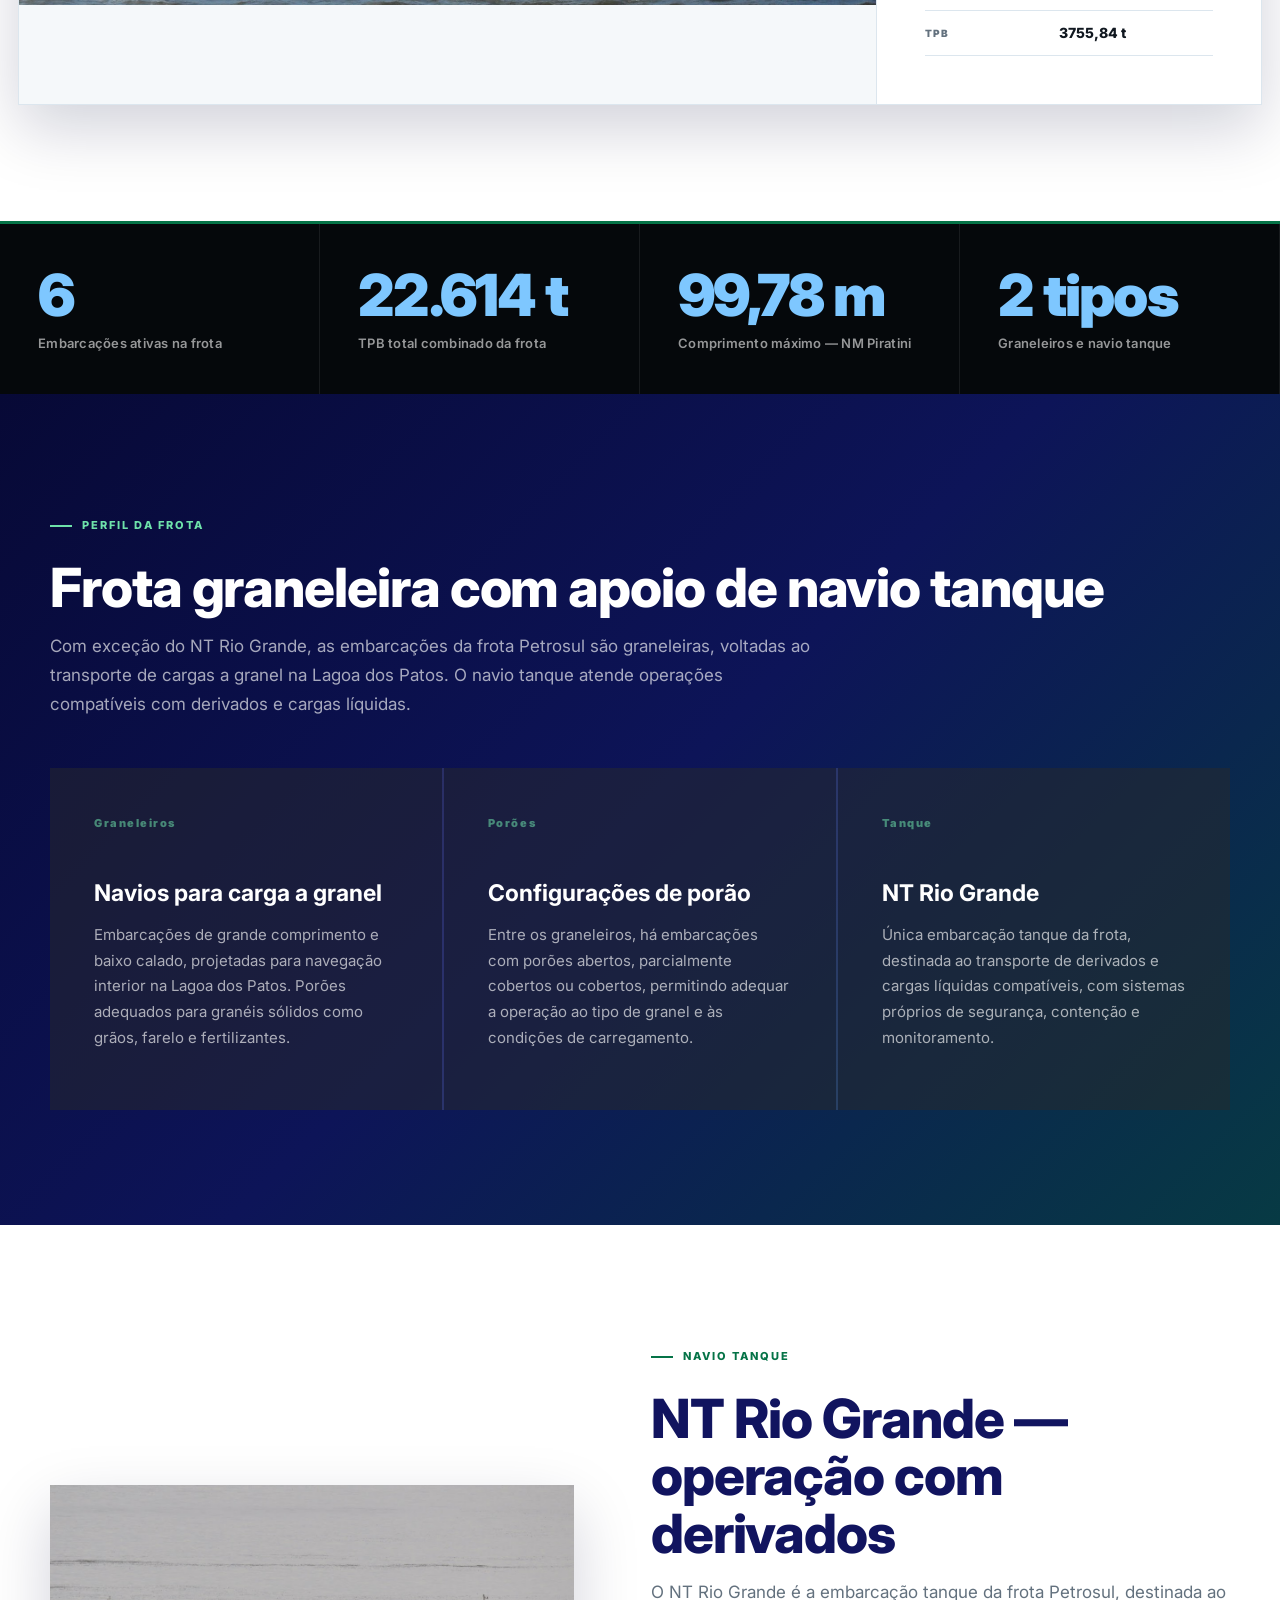
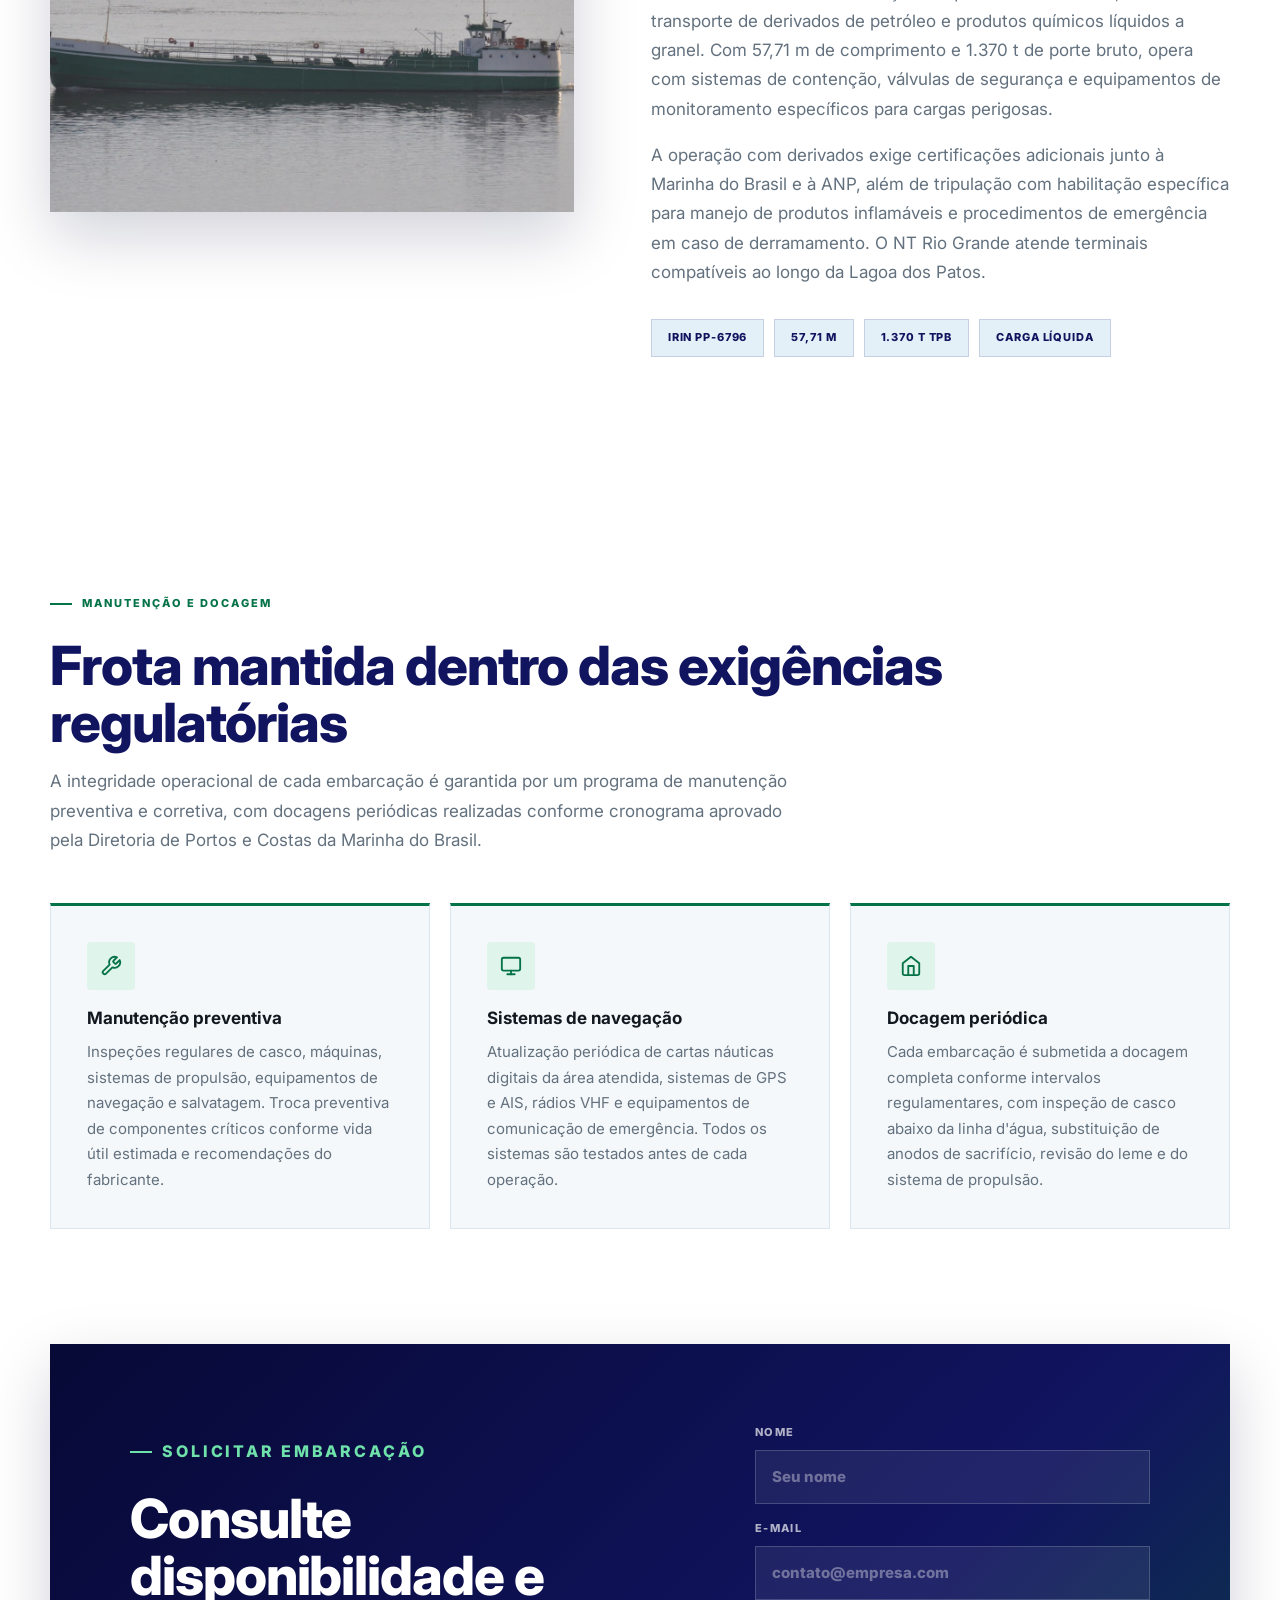
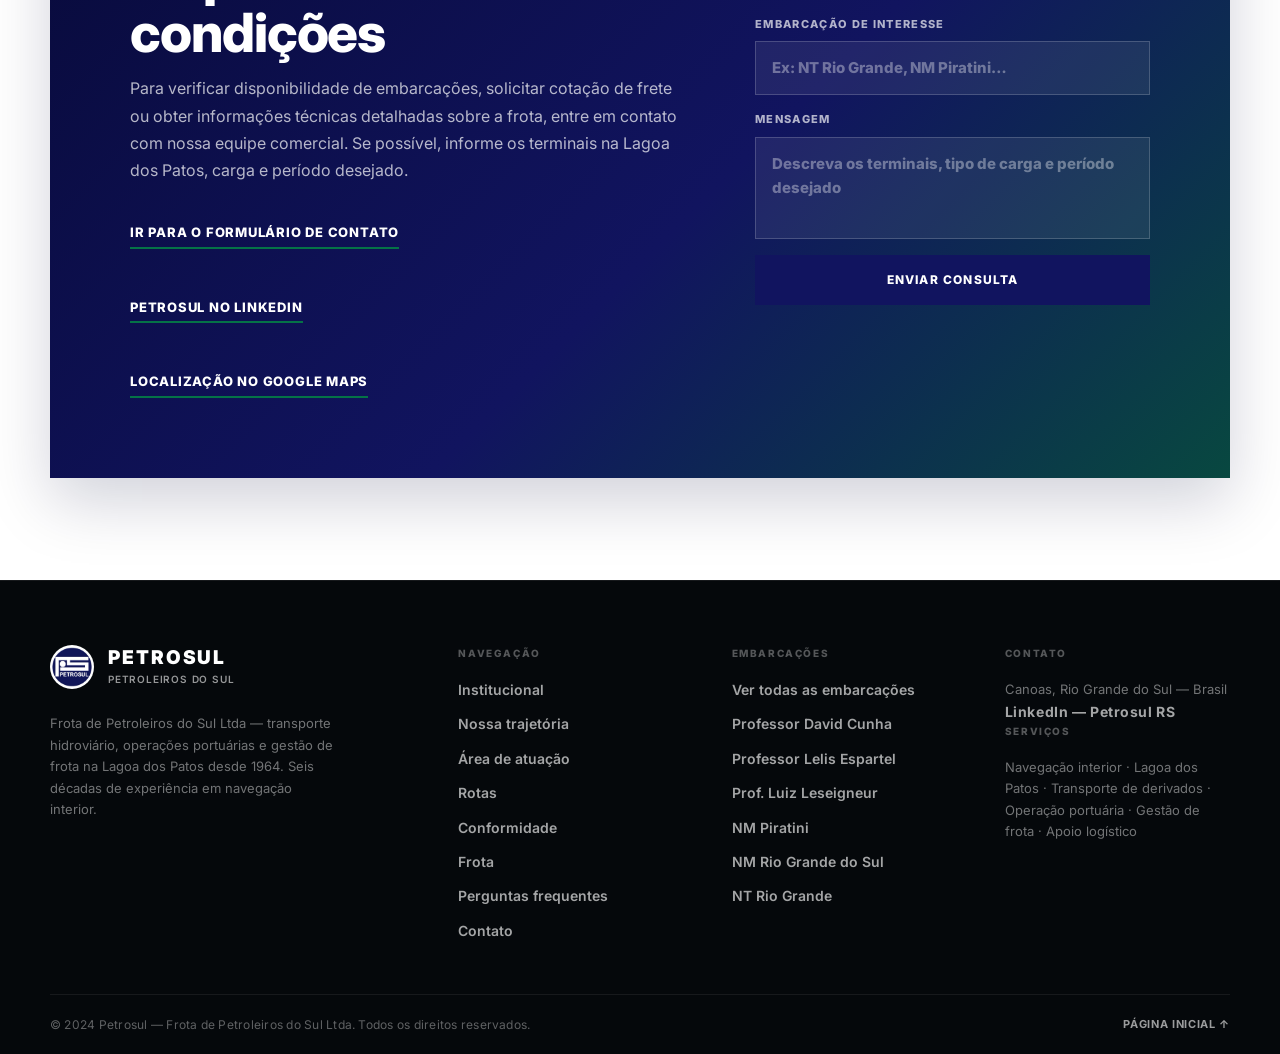
==== commit 08332fdc: "up" ====
--- a/frota.html
+++ b/frota.html
@@ -65,14 +65,14 @@
 
           <article class="fleet-detail" data-fleet-detail>
             <div class="fleet-media">
-              <button class="media-nav prev" type="button" aria-label="Imagem anterior" data-prev-image></button>
+              <button class="media-nav prev" type="button" aria-label="Navio anterior" data-prev-image></button>
               <img data-fleet-image src="imagens/navio3.jpeg" alt="" />
-              <button class="media-nav next" type="button" aria-label="Próxima imagem" data-next-image></button>
+              <button class="media-nav next" type="button" aria-label="Próximo navio" data-next-image></button>
               <div class="image-dots" aria-label="Fotos do navio" data-image-dots></div>
             </div>
             <div class="fleet-info">
               <div class="fleet-meta">
-                <span class="fleet-tag" data-fleet-type>Carga a granel</span>
+                <span class="fleet-tag" data-fleet-type>Graneleiro</span>
                 <span class="fleet-counter" data-fleet-counter></span>
               </div>
               <h3 data-fleet-name>NM Rio Grande do Sul</h3>
@@ -278,6 +278,6 @@
       </div>
     </footer>
 
-    <script src="js/main.js?v=2"></script>
+    <script src="js/main.js?v=3"></script>
   </body>
 </html>
--- a/css/style.css
+++ b/css/style.css
@@ -724,6 +724,7 @@
   width: 100%;
   height: 100%;
   object-fit: cover;
+  cursor: zoom-in;
   transition: transform 500ms ease;
 }
 
@@ -804,6 +805,55 @@
   background: var(--green);
 }
 
+.image-lightbox {
+  position: fixed;
+  z-index: 100;
+  inset: 0;
+  display: none;
+  align-items: center;
+  justify-content: center;
+  padding: clamp(18px, 4vw, 52px);
+  background: rgba(5, 8, 11, 0.92);
+}
+
+.image-lightbox.is-open {
+  display: flex;
+}
+
+.image-lightbox img {
+  max-width: 100%;
+  max-height: 100%;
+  object-fit: contain;
+  box-shadow: 0 24px 80px rgba(0, 0, 0, 0.55);
+}
+
+.lightbox-close {
+  position: absolute;
+  top: 18px;
+  right: 18px;
+  display: grid;
+  width: 44px;
+  height: 44px;
+  place-items: center;
+  border: 1px solid rgba(255, 255, 255, 0.35);
+  color: var(--white);
+  background: rgba(5, 8, 11, 0.72);
+  font-size: 28px;
+  line-height: 1;
+  cursor: pointer;
+}
+
+.lightbox-close:hover,
+.lightbox-close:focus-visible {
+  background: var(--green);
+  border-color: var(--green);
+  outline: 0;
+}
+
+body.has-lightbox {
+  overflow: hidden;
+}
+
 .fleet-info {
   display: flex;
   padding: clamp(28px, 4vw, 48px);
@@ -954,6 +1004,11 @@
   color: var(--white);
   background: linear-gradient(135deg, var(--blue-deep) 0%, var(--blue) 58%, #084840 100%);
   box-shadow: var(--shadow);
+  overflow: hidden;
+}
+
+.contact-section > * {
+  min-width: 0;
 }
 
 .contact-section h2 {
@@ -992,11 +1047,14 @@
 .contact-form {
   display: grid;
   gap: 16px;
+  width: 100%;
+  min-width: 0;
 }
 
 .contact-form label {
   display: grid;
   gap: 8px;
+  min-width: 0;
   color: rgba(255, 255, 255, 0.68);
   font-size: 11px;
   font-weight: 800;
@@ -1007,6 +1065,7 @@
 .contact-form input,
 .contact-form textarea {
   width: 100%;
+  max-width: 100%;
   border: 1px solid rgba(255, 255, 255, 0.18);
   padding: 14px 16px;
   color: var(--white);
@@ -1014,6 +1073,15 @@
   outline: 0;
   font-size: 15px;
   transition: border-color 200ms ease, background 200ms ease;
+}
+
+.contact-form textarea {
+  resize: none;
+}
+
+.contact-form .btn {
+  width: 100%;
+  max-width: 100%;
 }
 
 .contact-form input:focus,
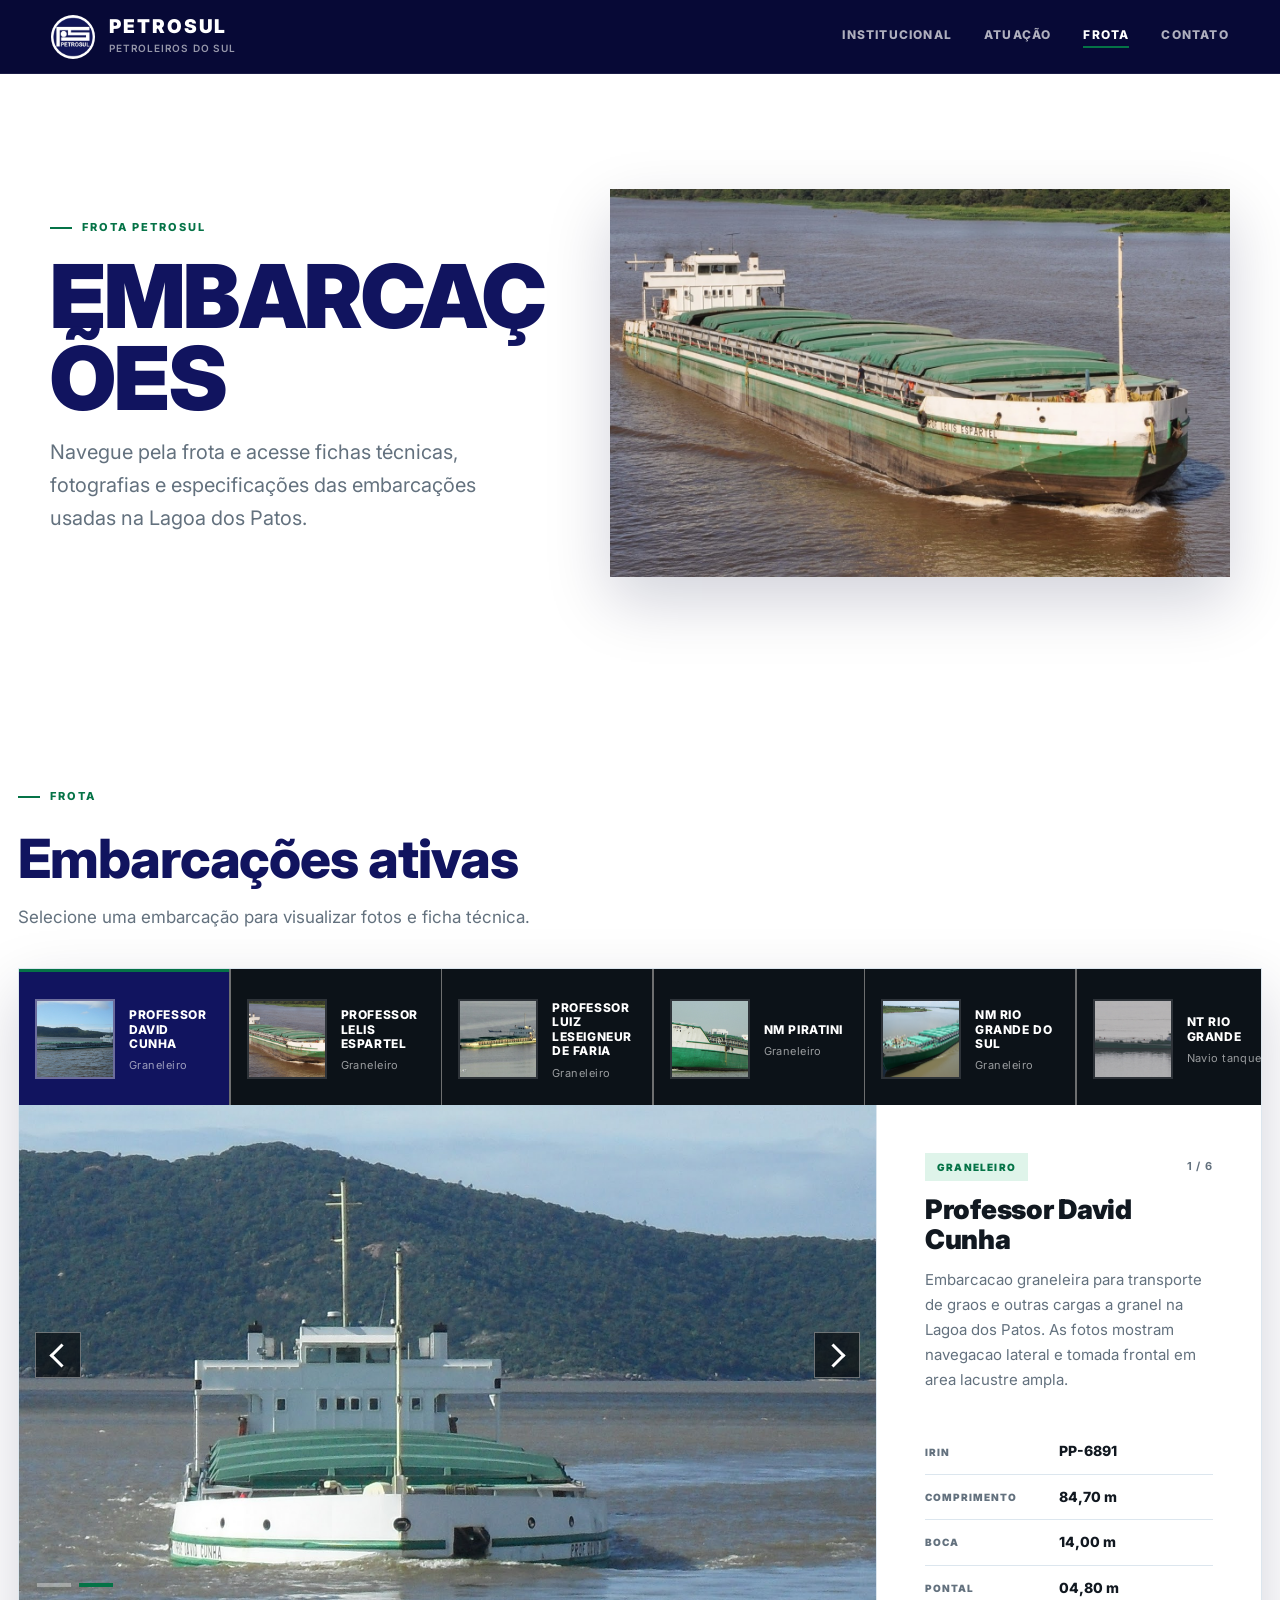
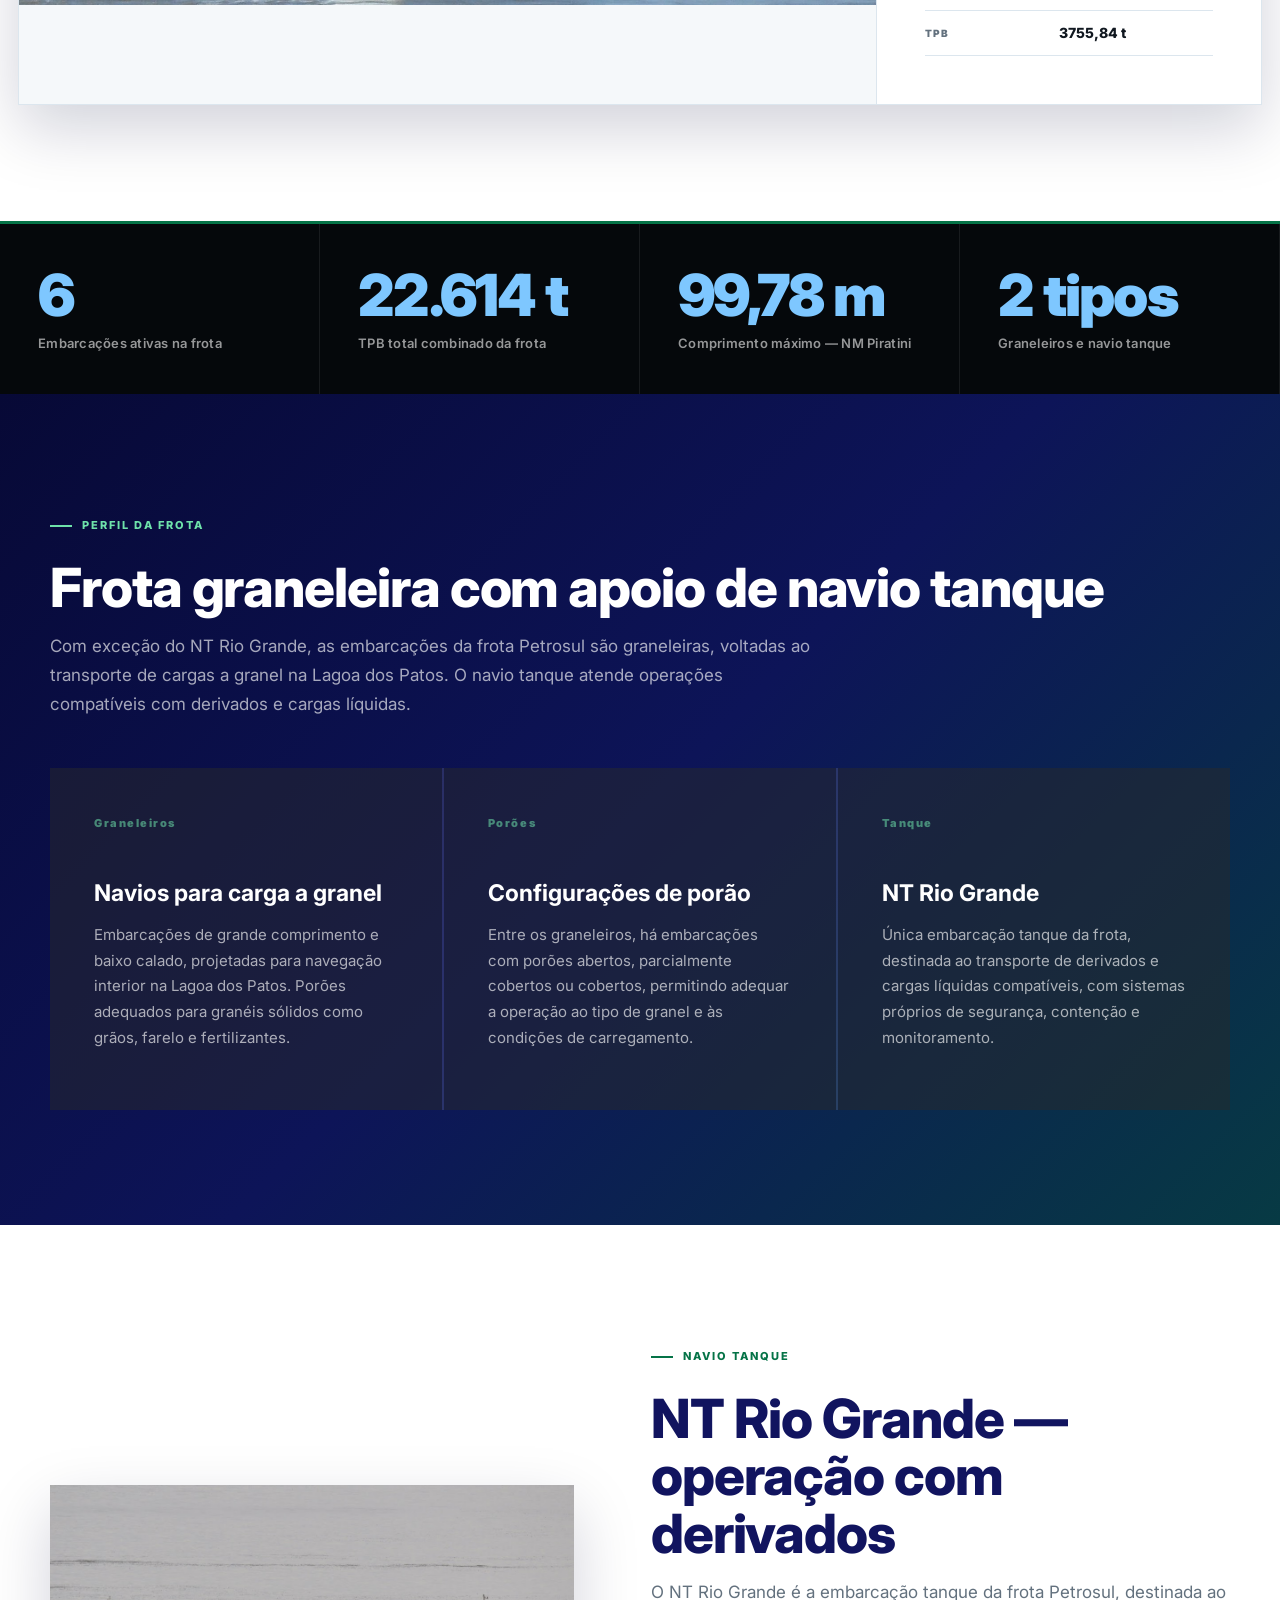
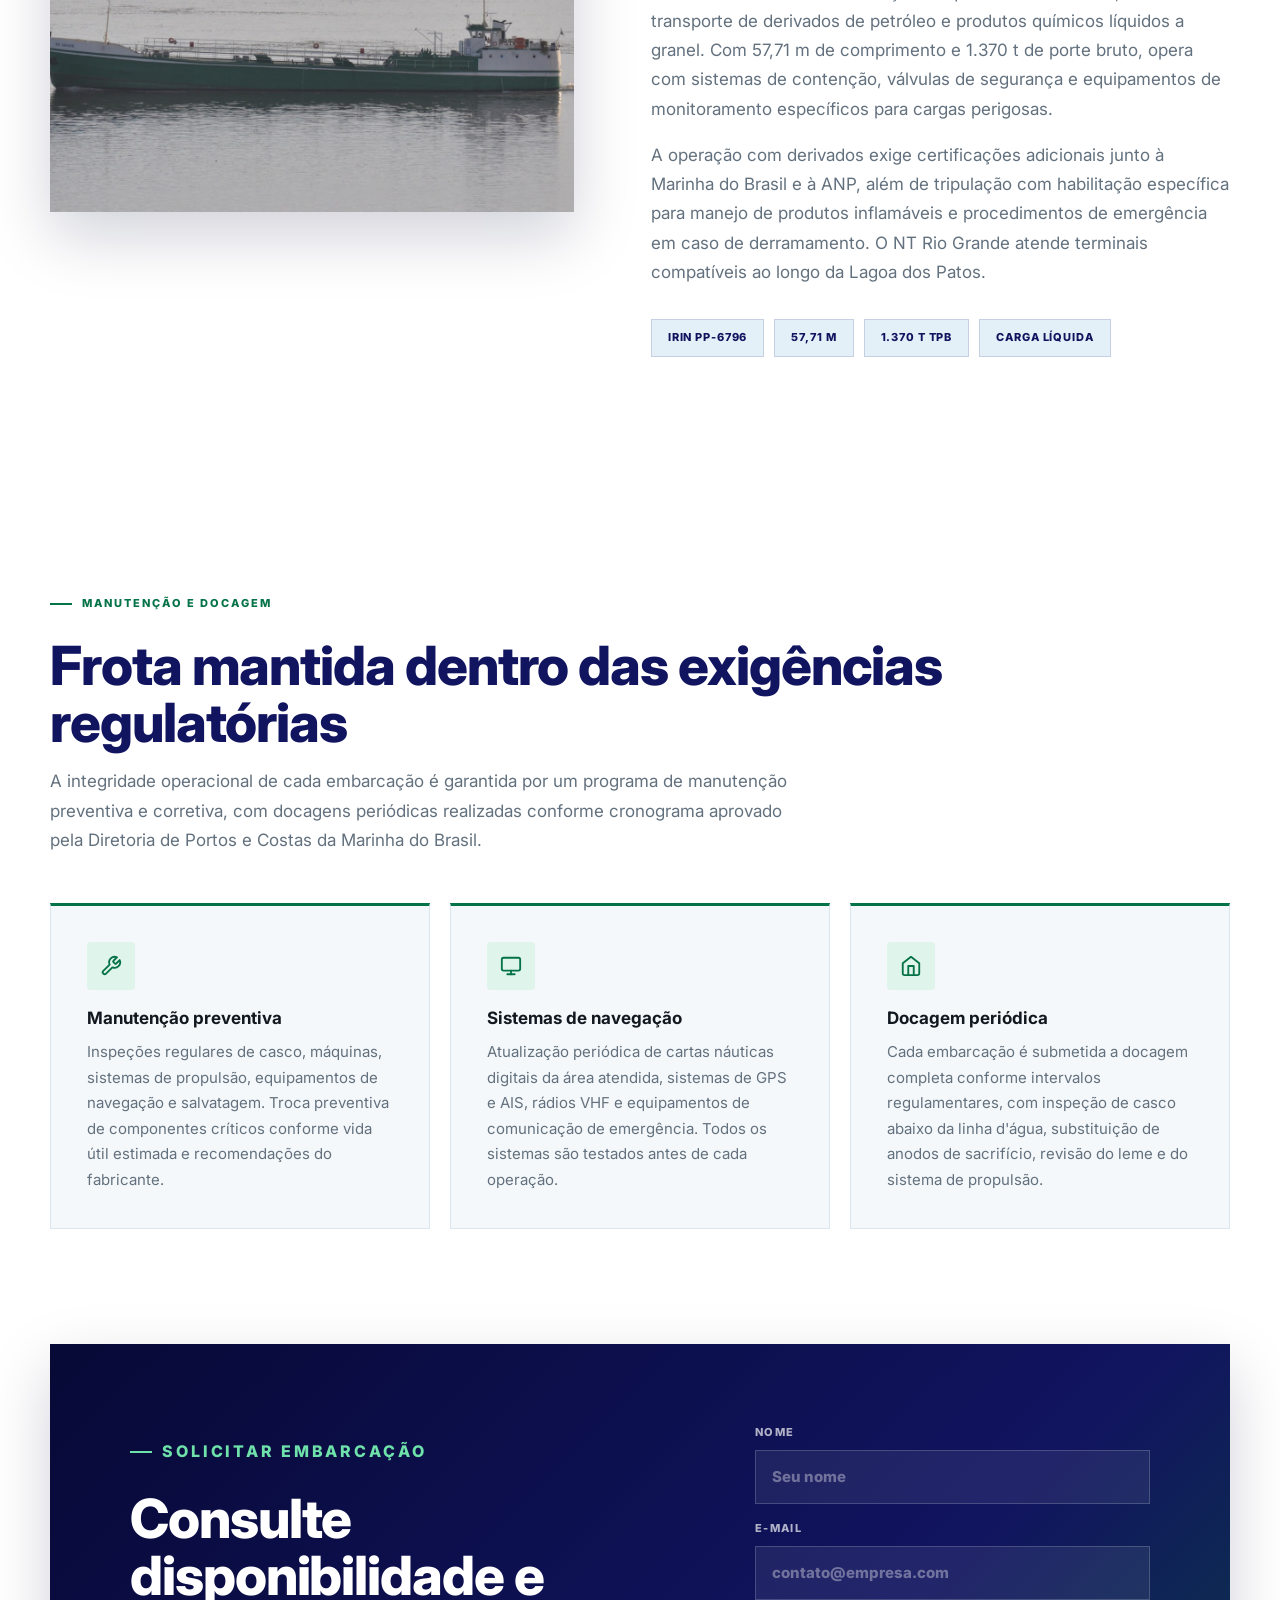
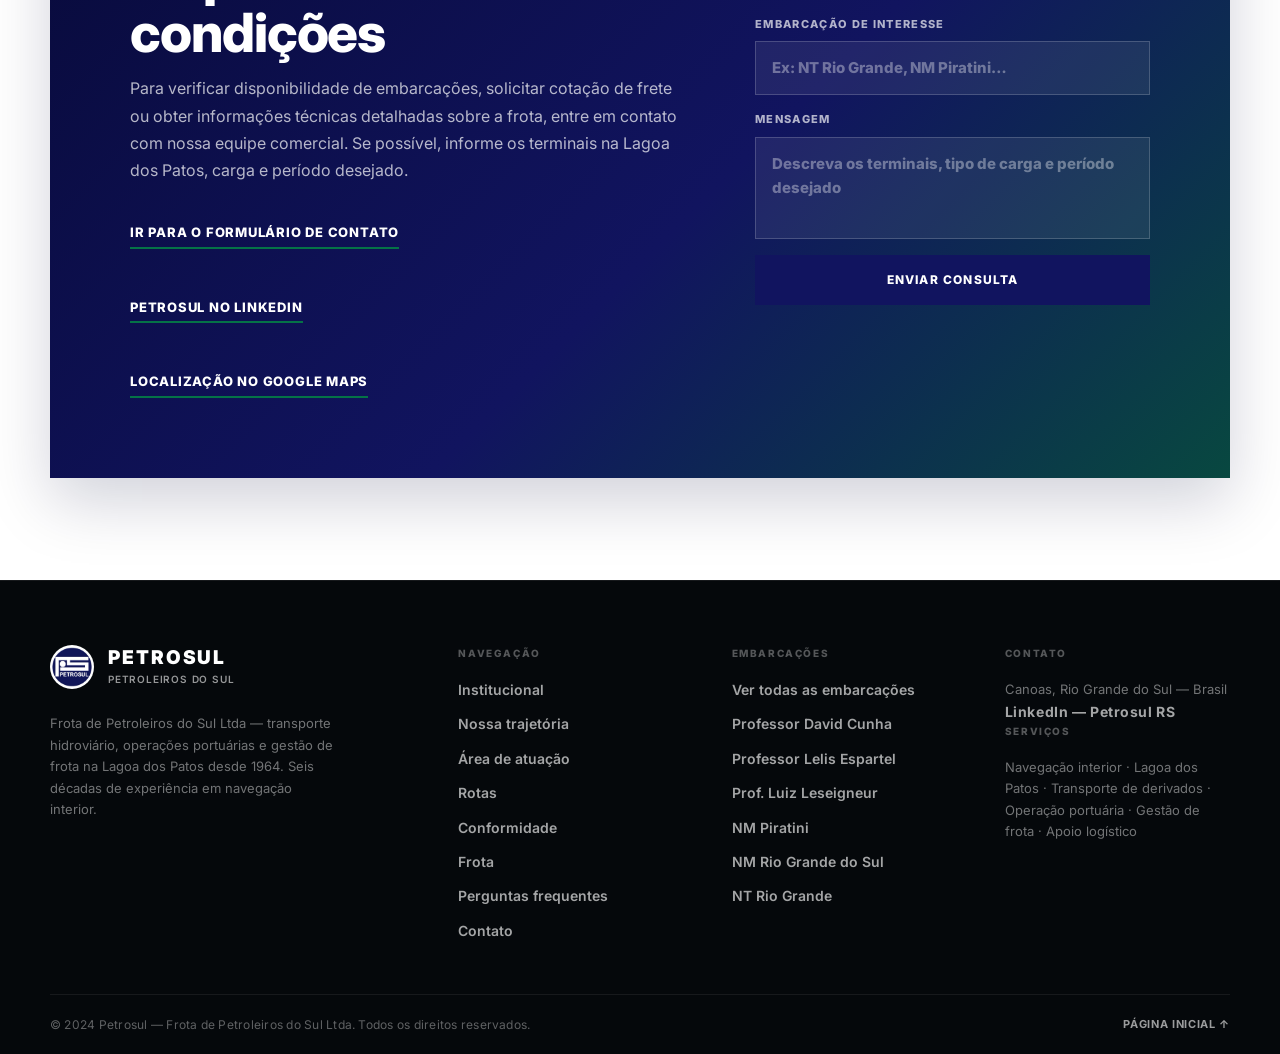
==== commit f6087f90: "up" ====
--- a/frota.html
+++ b/frota.html
@@ -278,6 +278,6 @@
       </div>
     </footer>
 
-    <script src="js/main.js?v=3"></script>
+    <script src="js/main.js?v=4"></script>
   </body>
 </html>
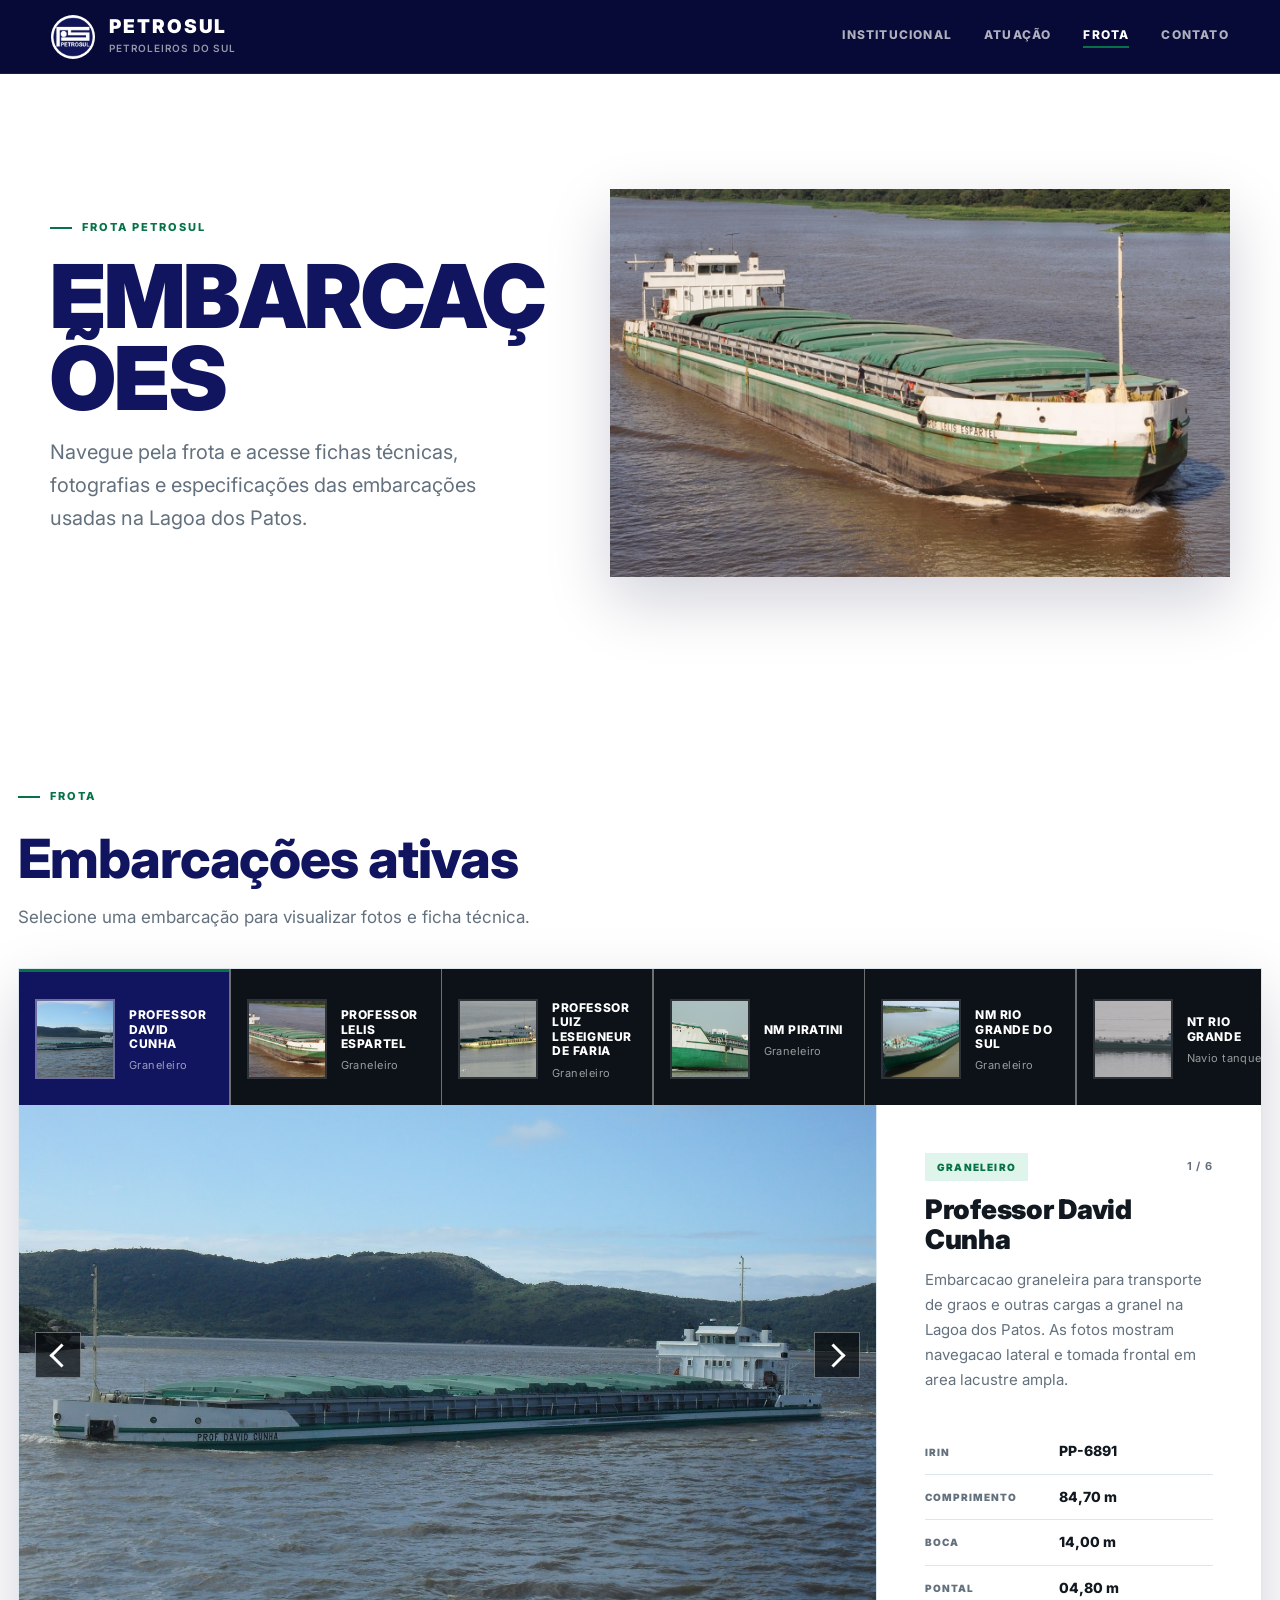
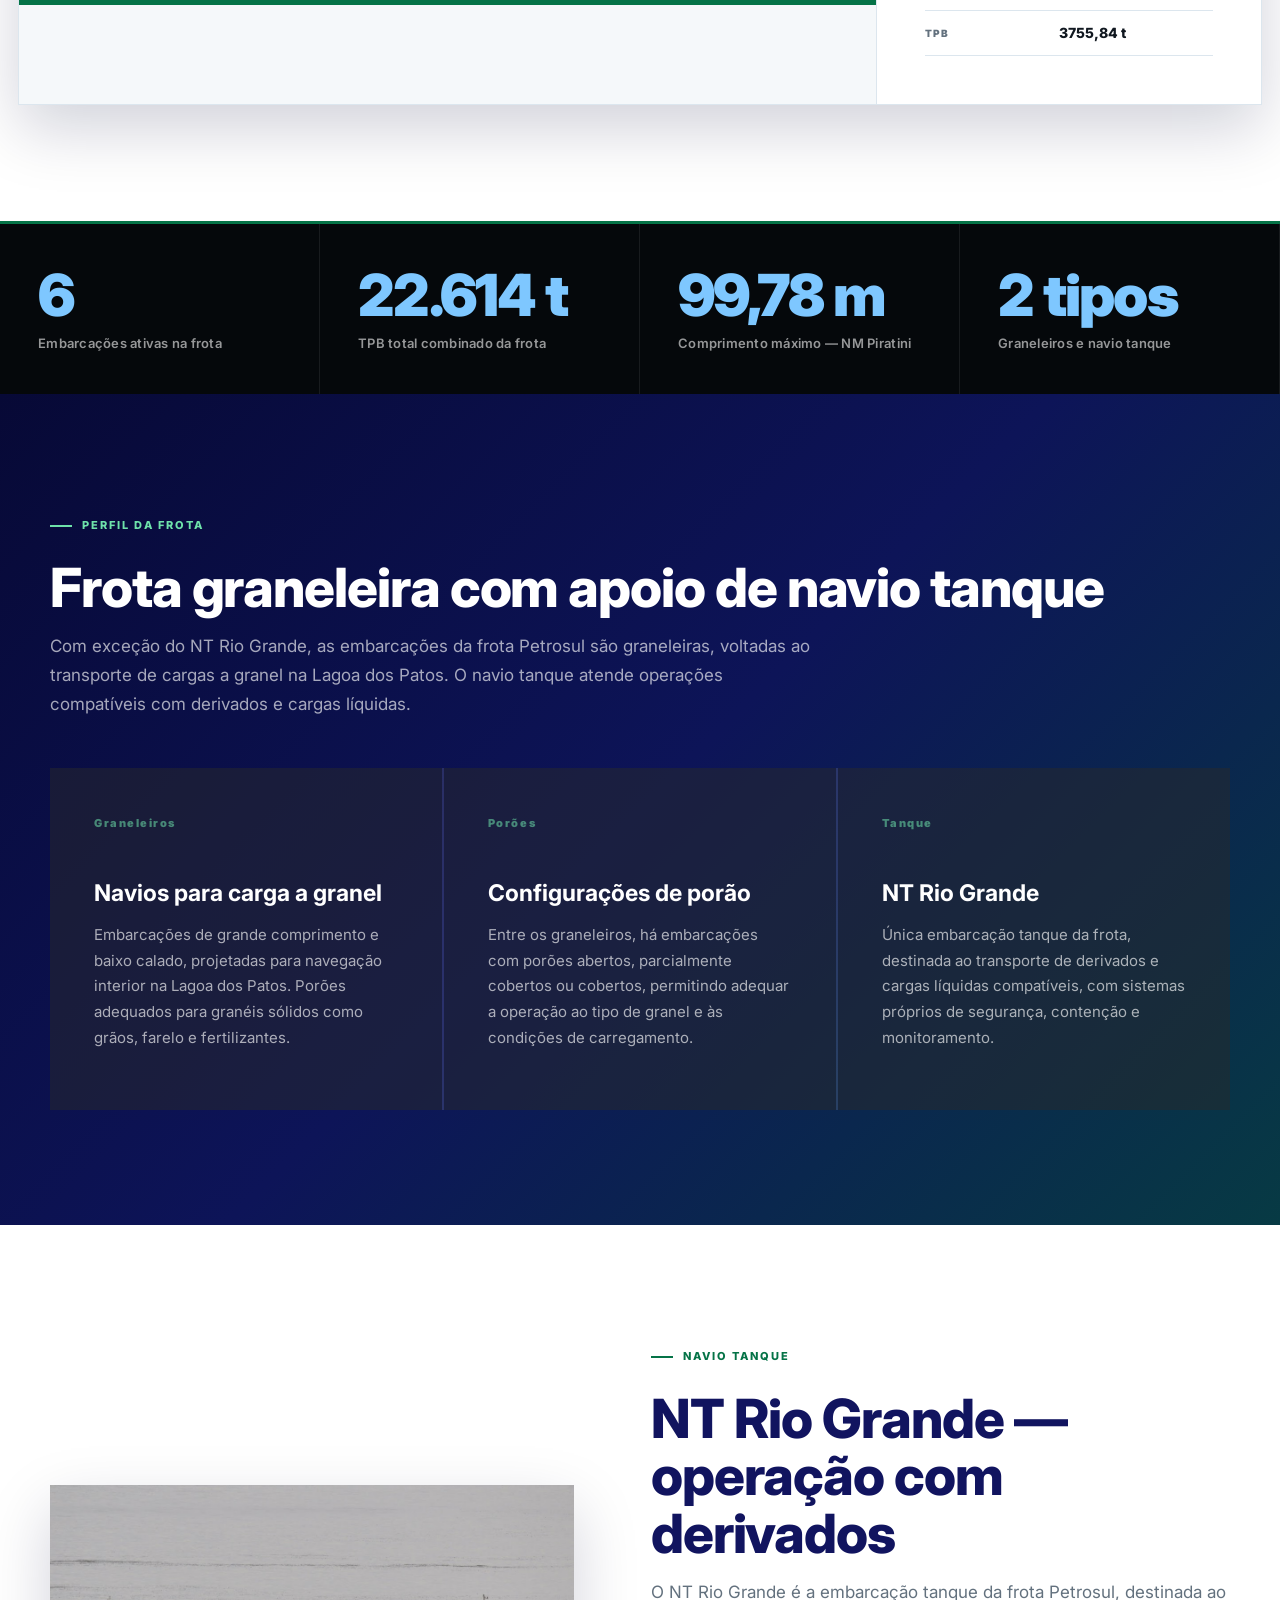
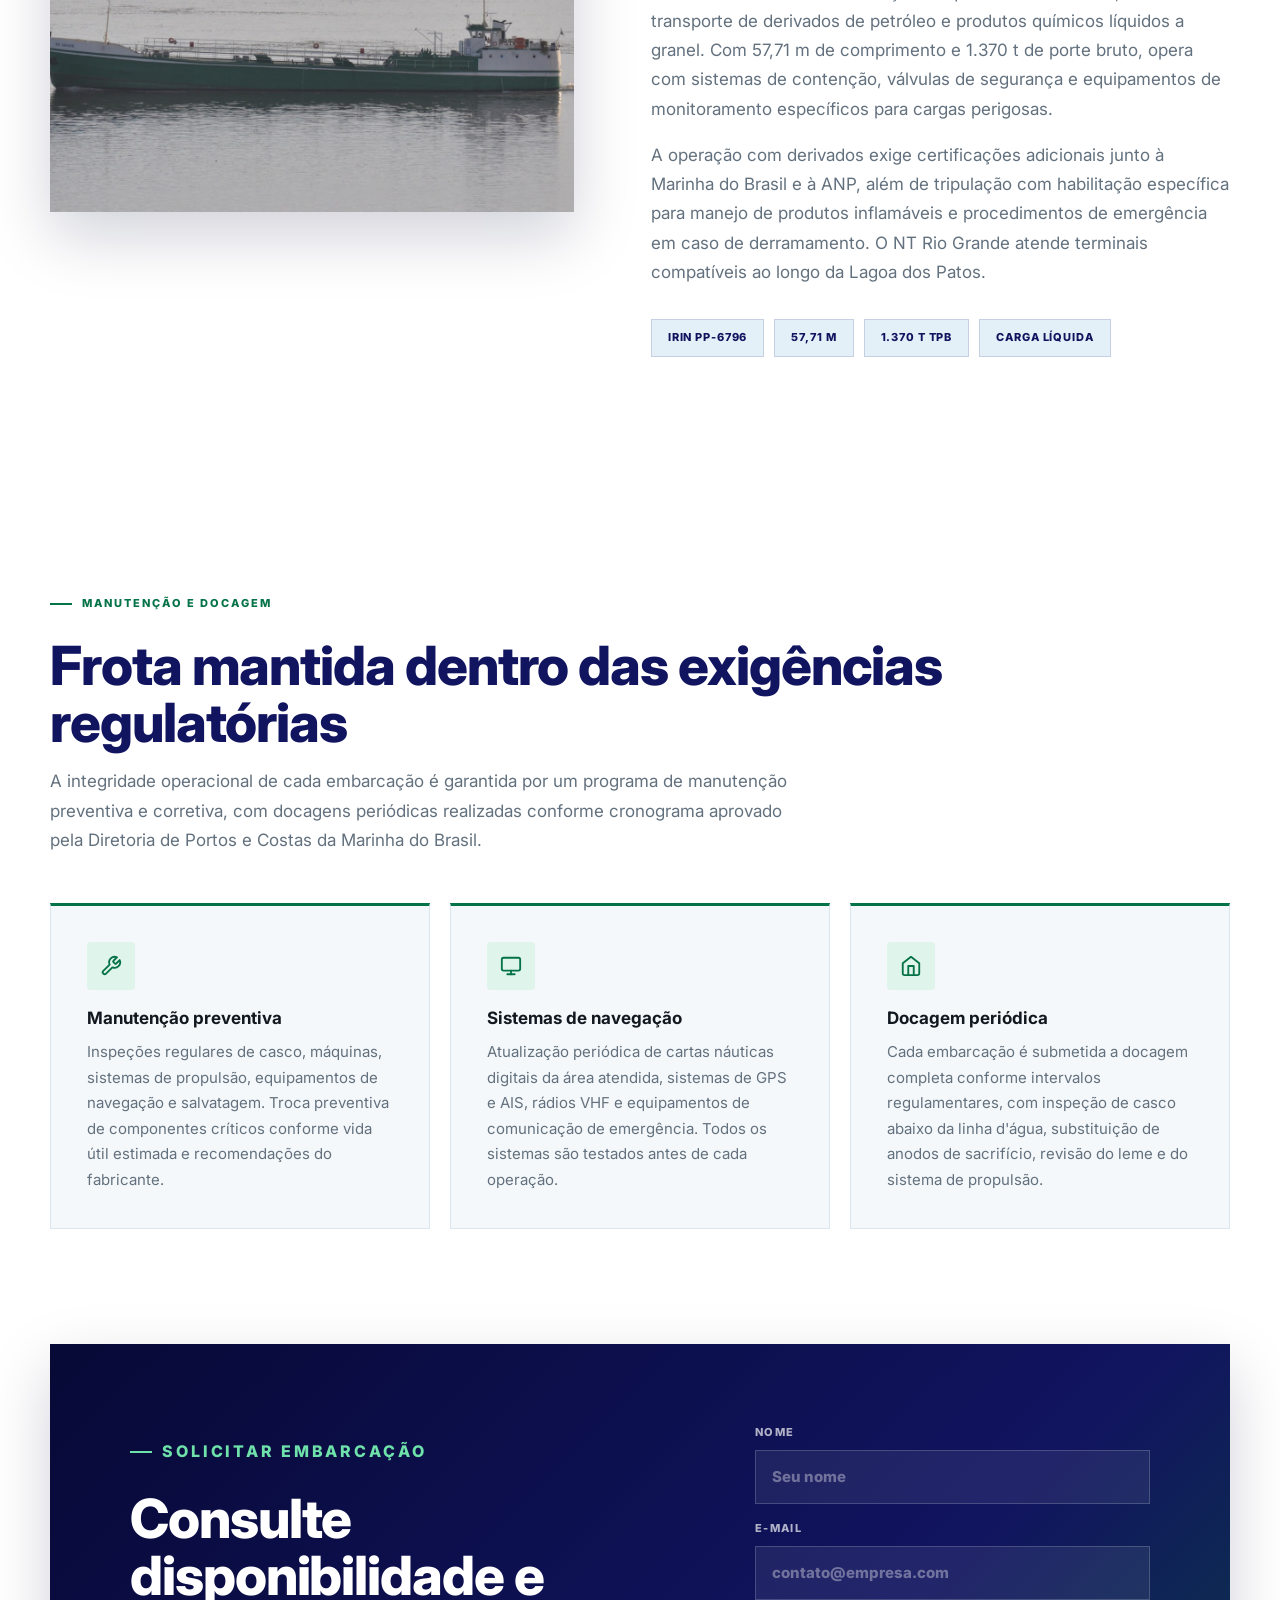
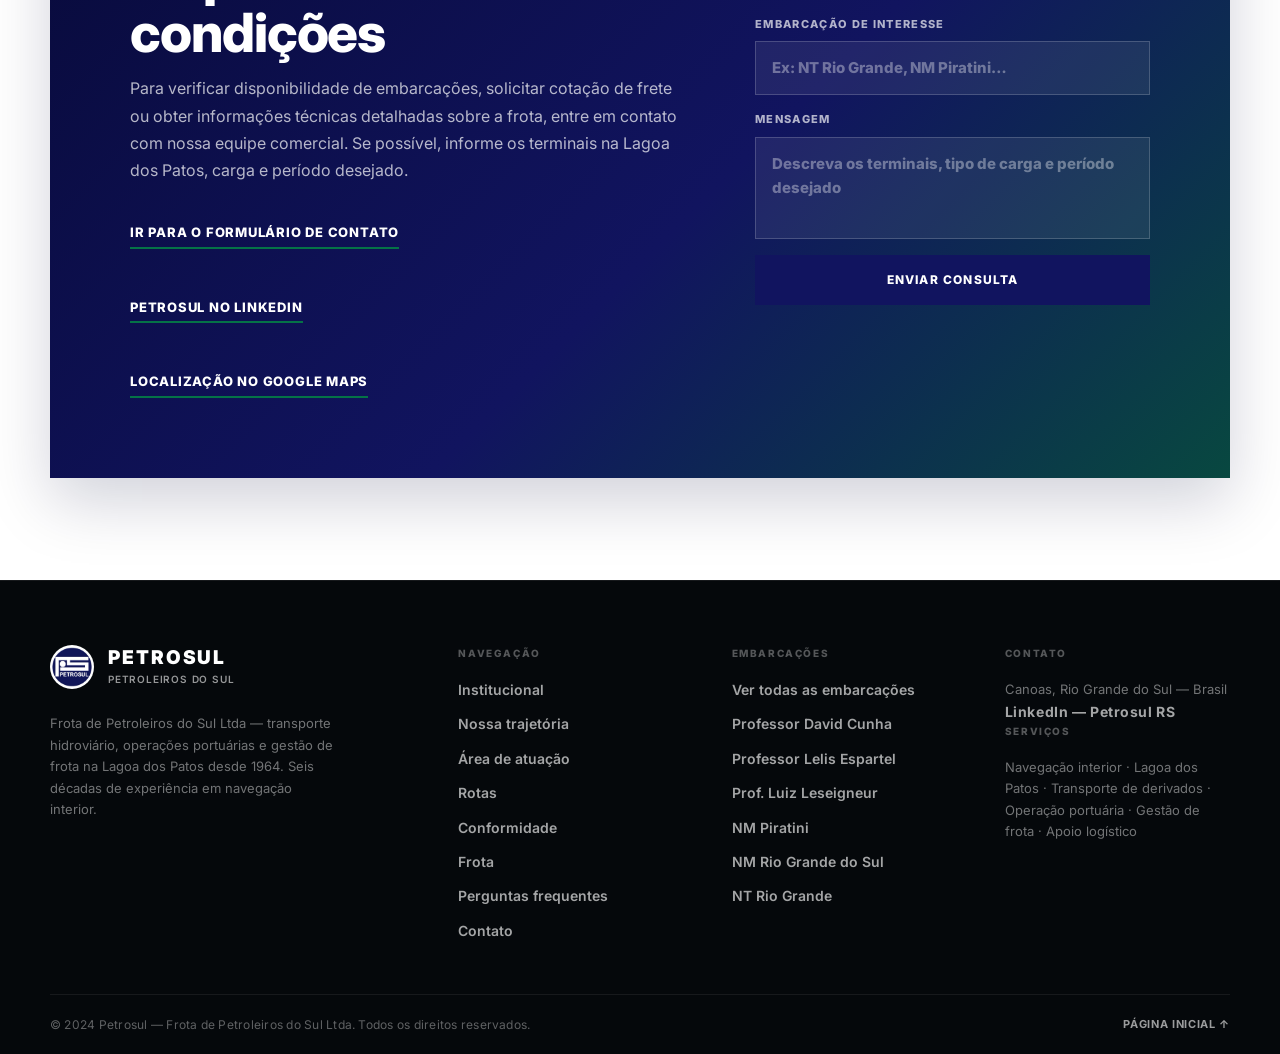
==== commit 816c71d7: "up" ====
--- a/frota.html
+++ b/frota.html
@@ -278,6 +278,6 @@
       </div>
     </footer>
 
-    <script src="js/main.js?v=4"></script>
+    <script src="js/main.js?v=5"></script>
   </body>
 </html>
--- a/css/style.css
+++ b/css/style.css
@@ -781,28 +781,42 @@
 .image-dots {
   position: absolute;
   z-index: 2;
-  left: 18px;
-  bottom: 18px;
-  display: flex;
-  gap: 8px;
-}
-
-.image-dots button {
-  width: 34px;
-  height: 4px;
+  left: 0;
+  right: 0;
+  bottom: 0;
+  padding: 0;
+}
+
+.image-progress {
+  display: block;
+  width: 100%;
+  height: 5px;
   padding: 0;
   border: 0;
-  background: rgba(255, 255, 255, 0.34);
+  background: rgba(255, 255, 255, 0.28);
   cursor: pointer;
-  transition: background 200ms ease;
-}
-
-.image-dots button:hover {
-  background: rgba(255, 255, 255, 0.68);
-}
-
-.image-dots button[aria-current="true"] {
+  overflow: hidden;
+}
+
+.image-progress span {
+  display: block;
+  width: 0;
+  height: 100%;
   background: var(--green);
+}
+
+.image-progress.is-running span {
+  animation: image-progress 4000ms linear forwards;
+}
+
+@keyframes image-progress {
+  from {
+    width: 0;
+  }
+
+  to {
+    width: 100%;
+  }
 }
 
 .image-lightbox {
